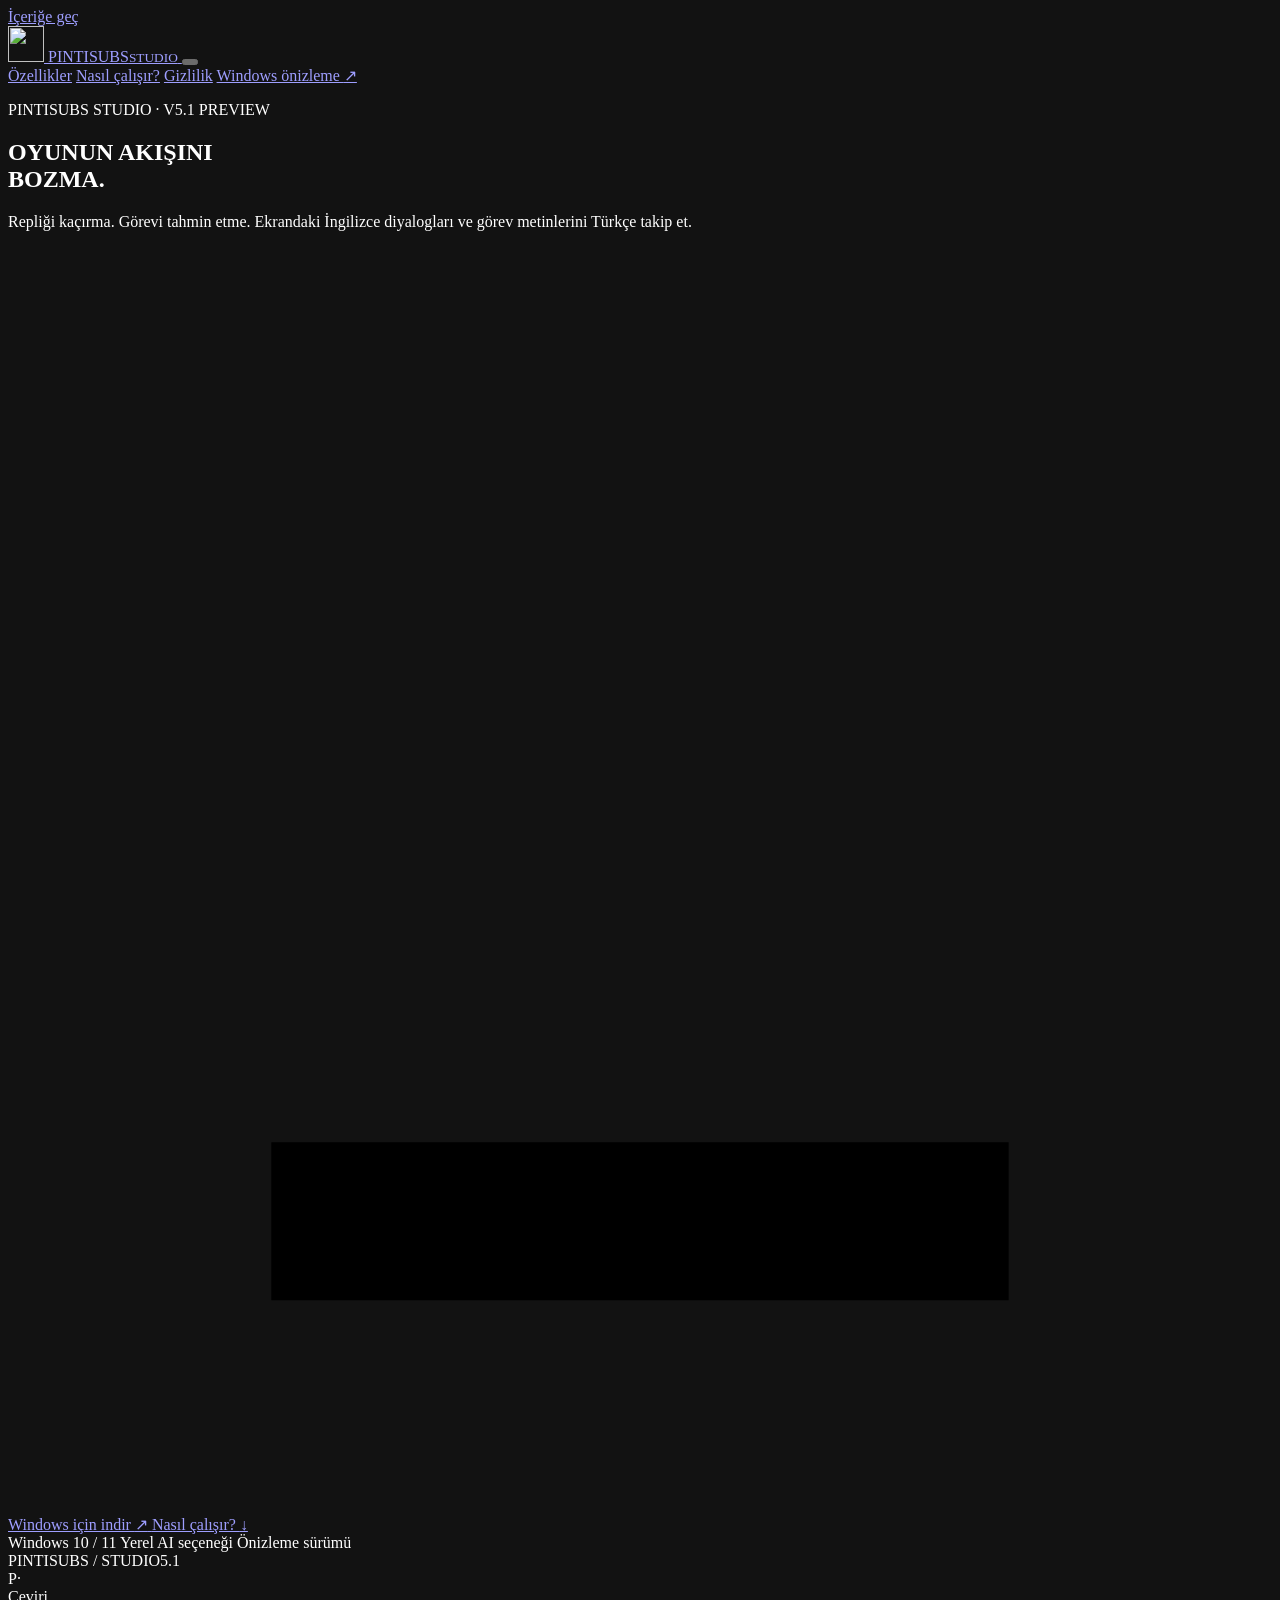
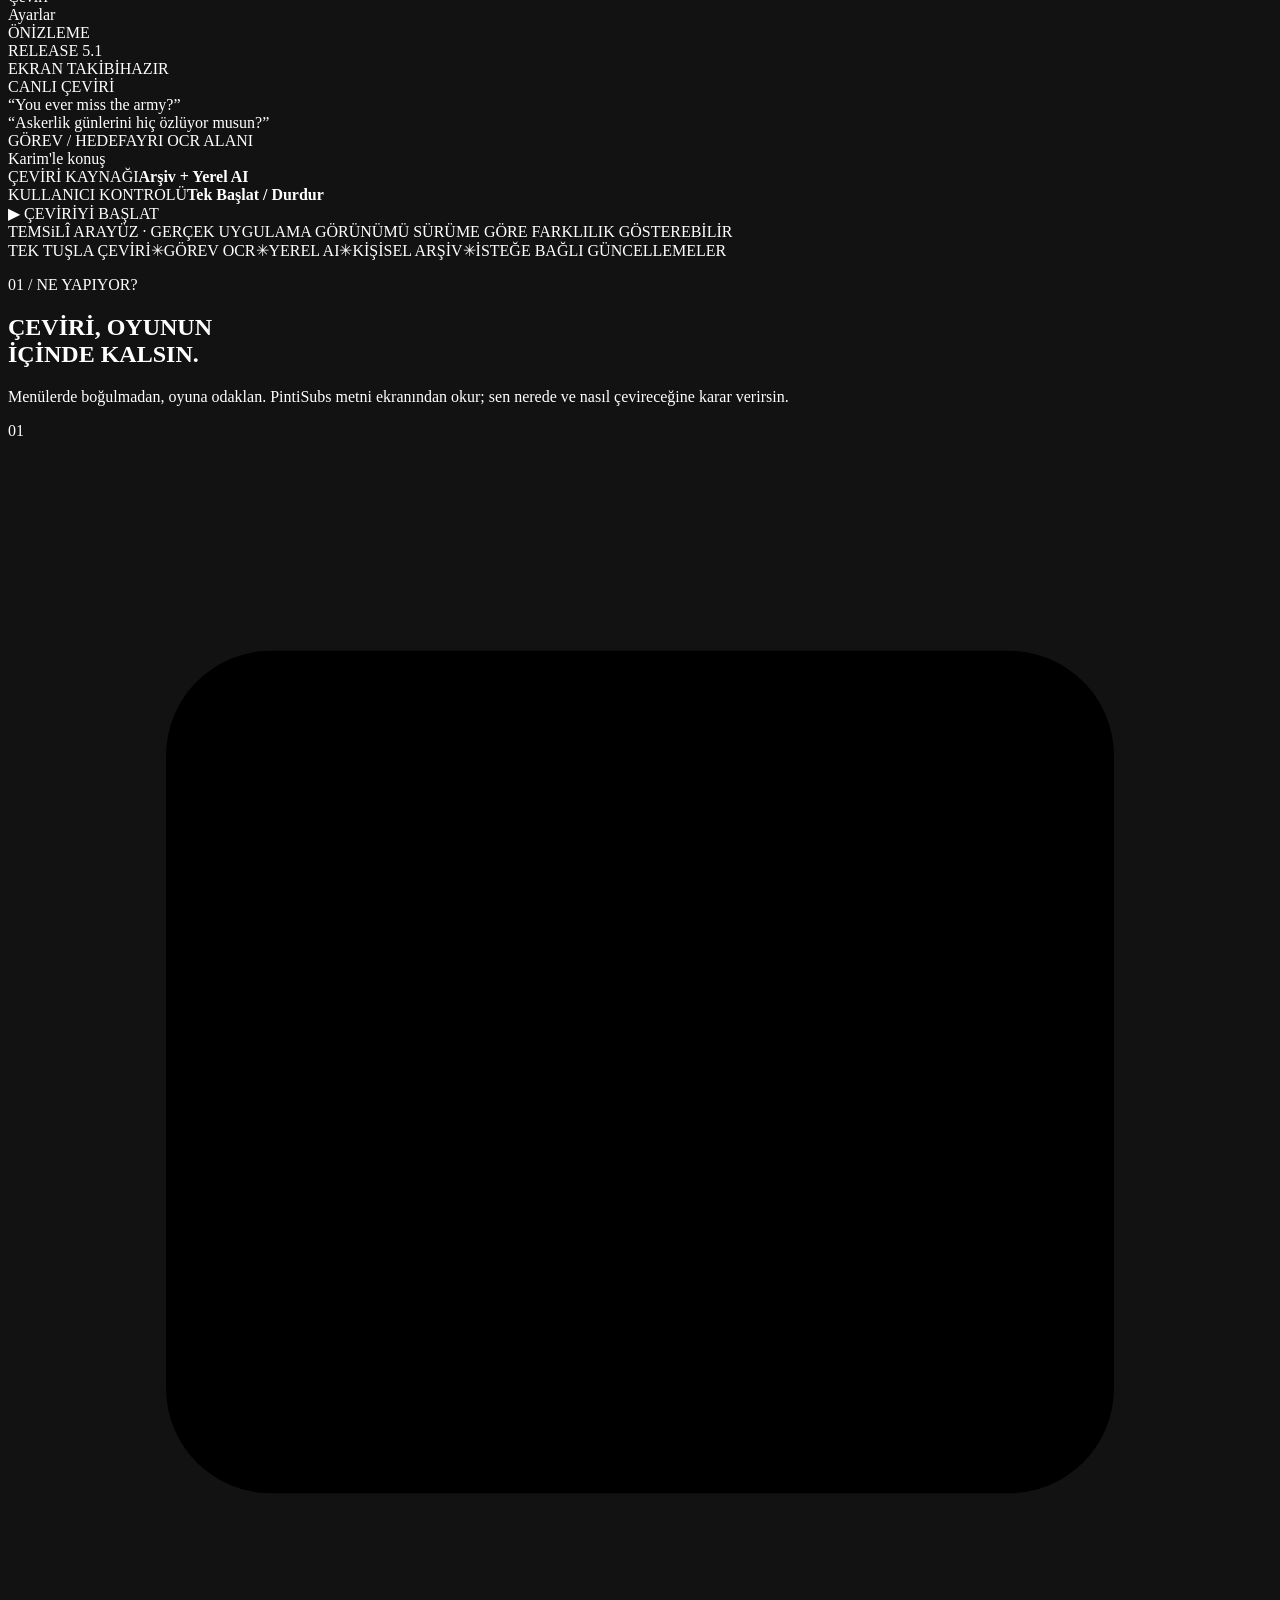
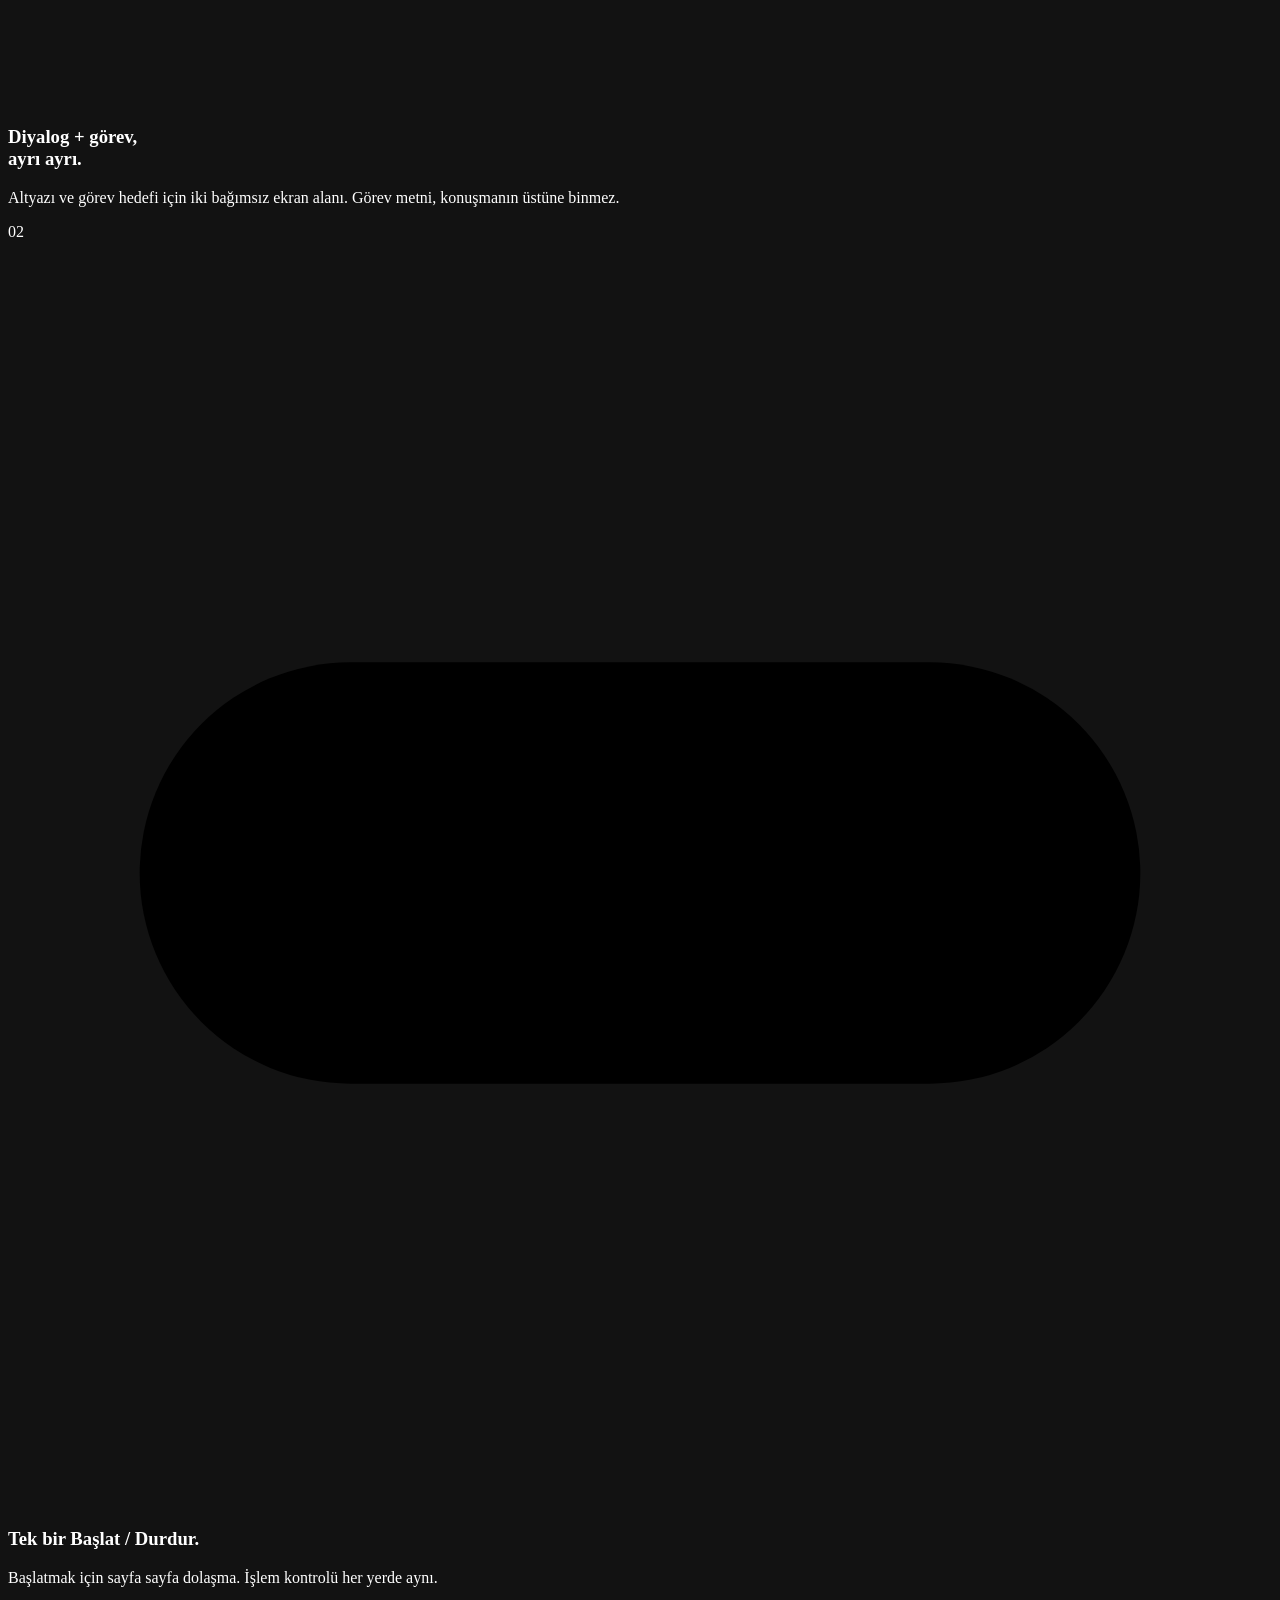
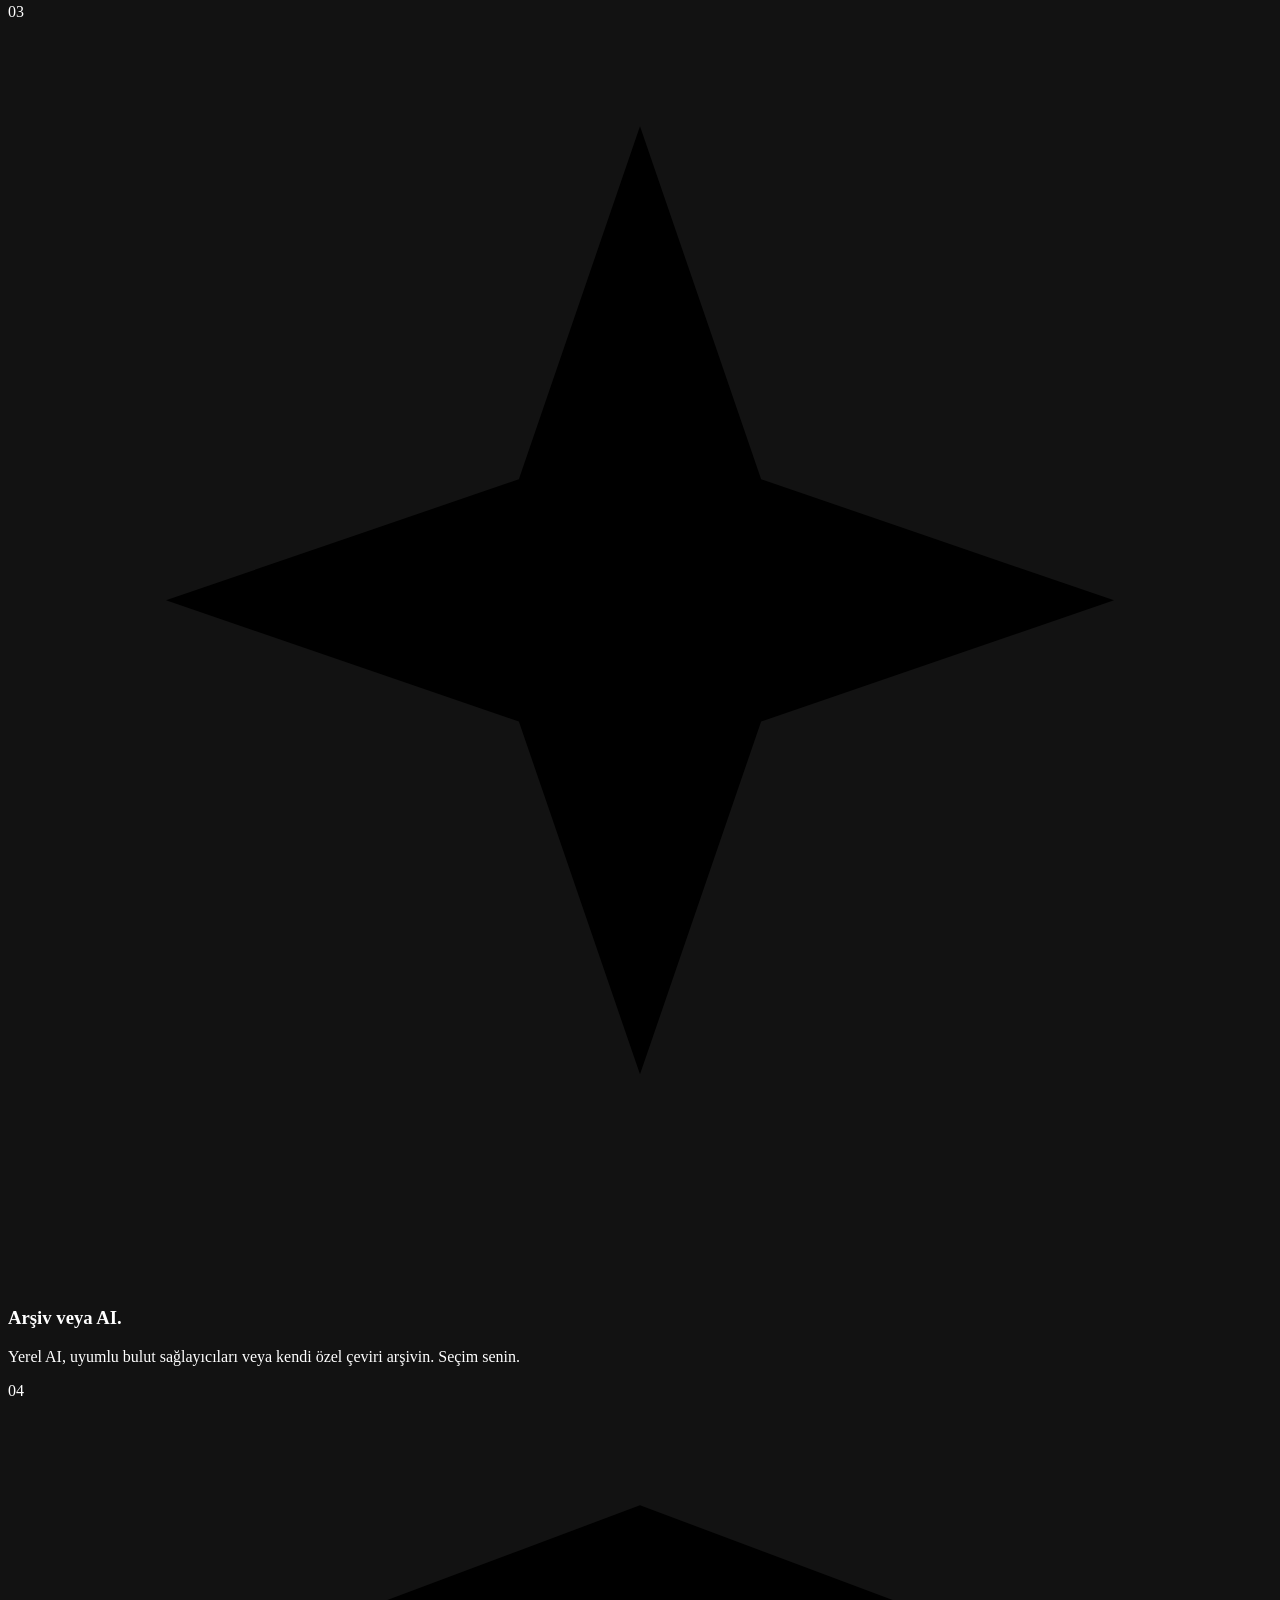
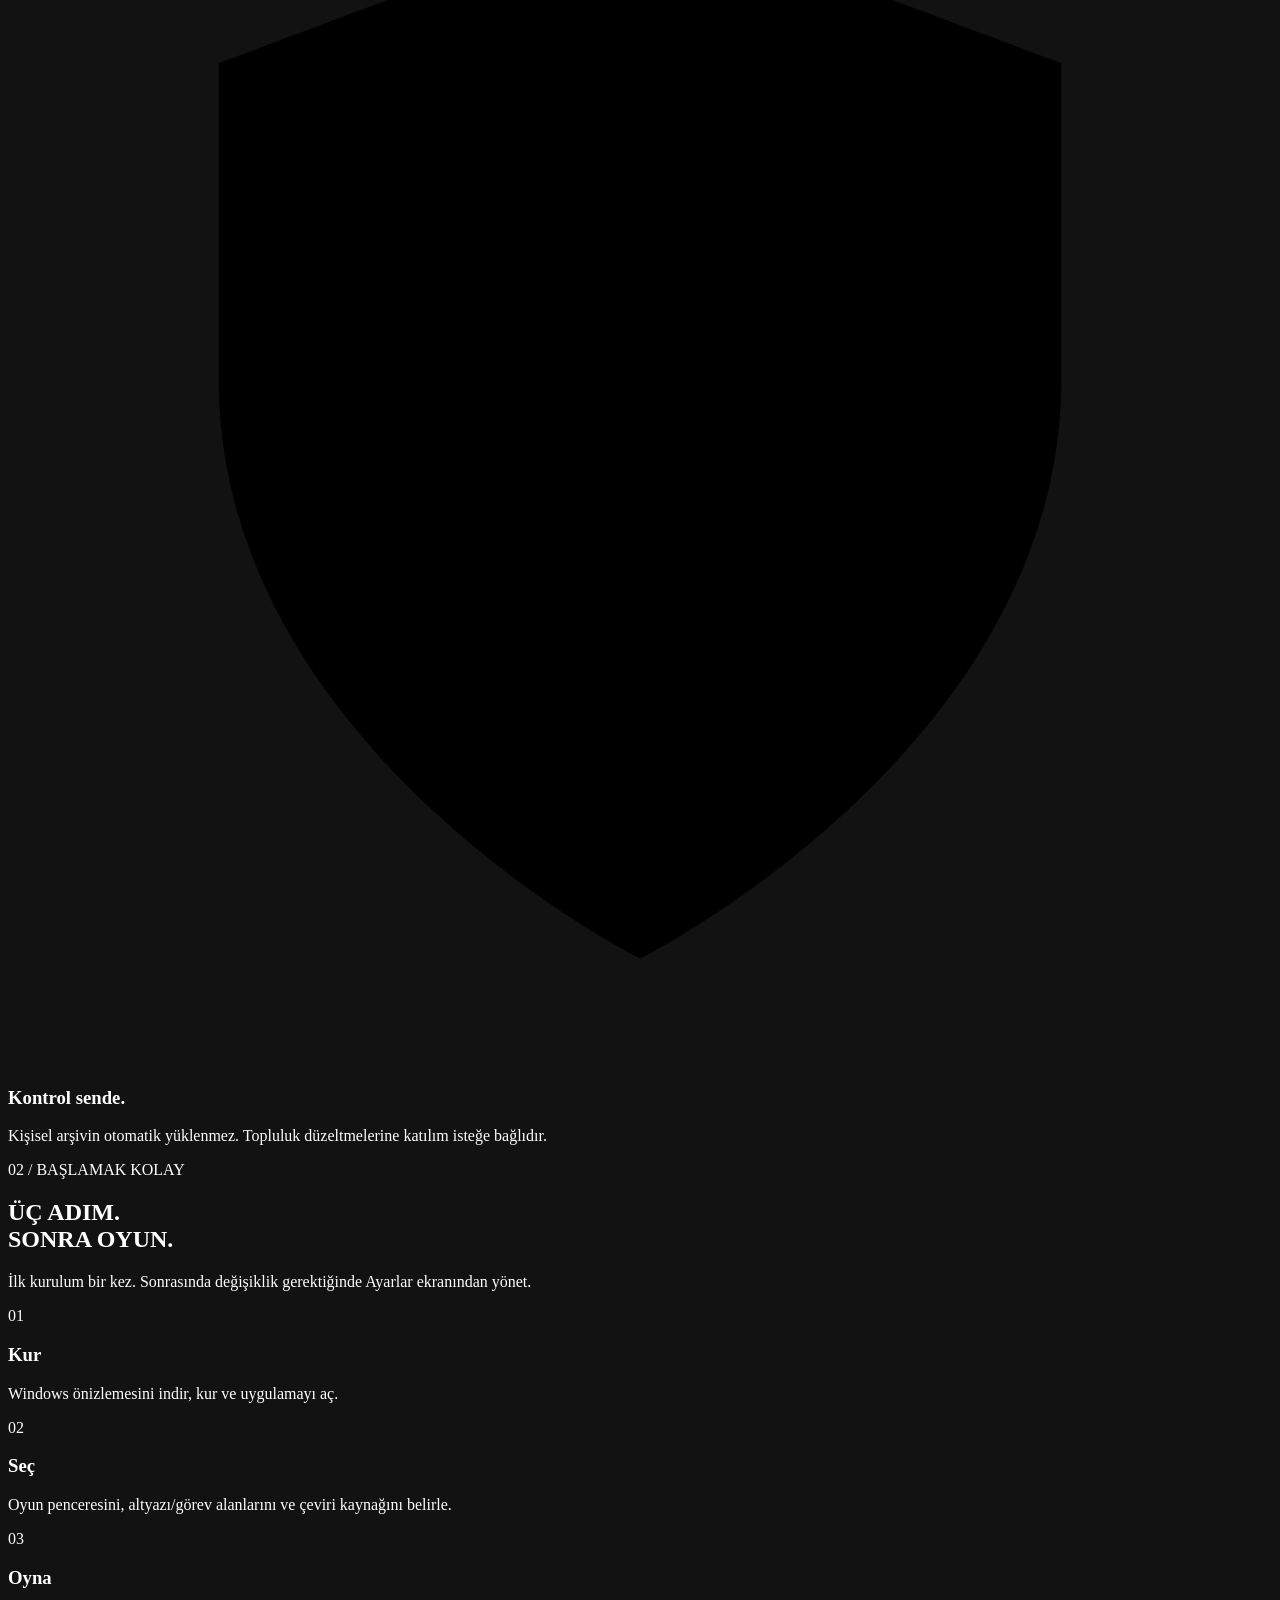
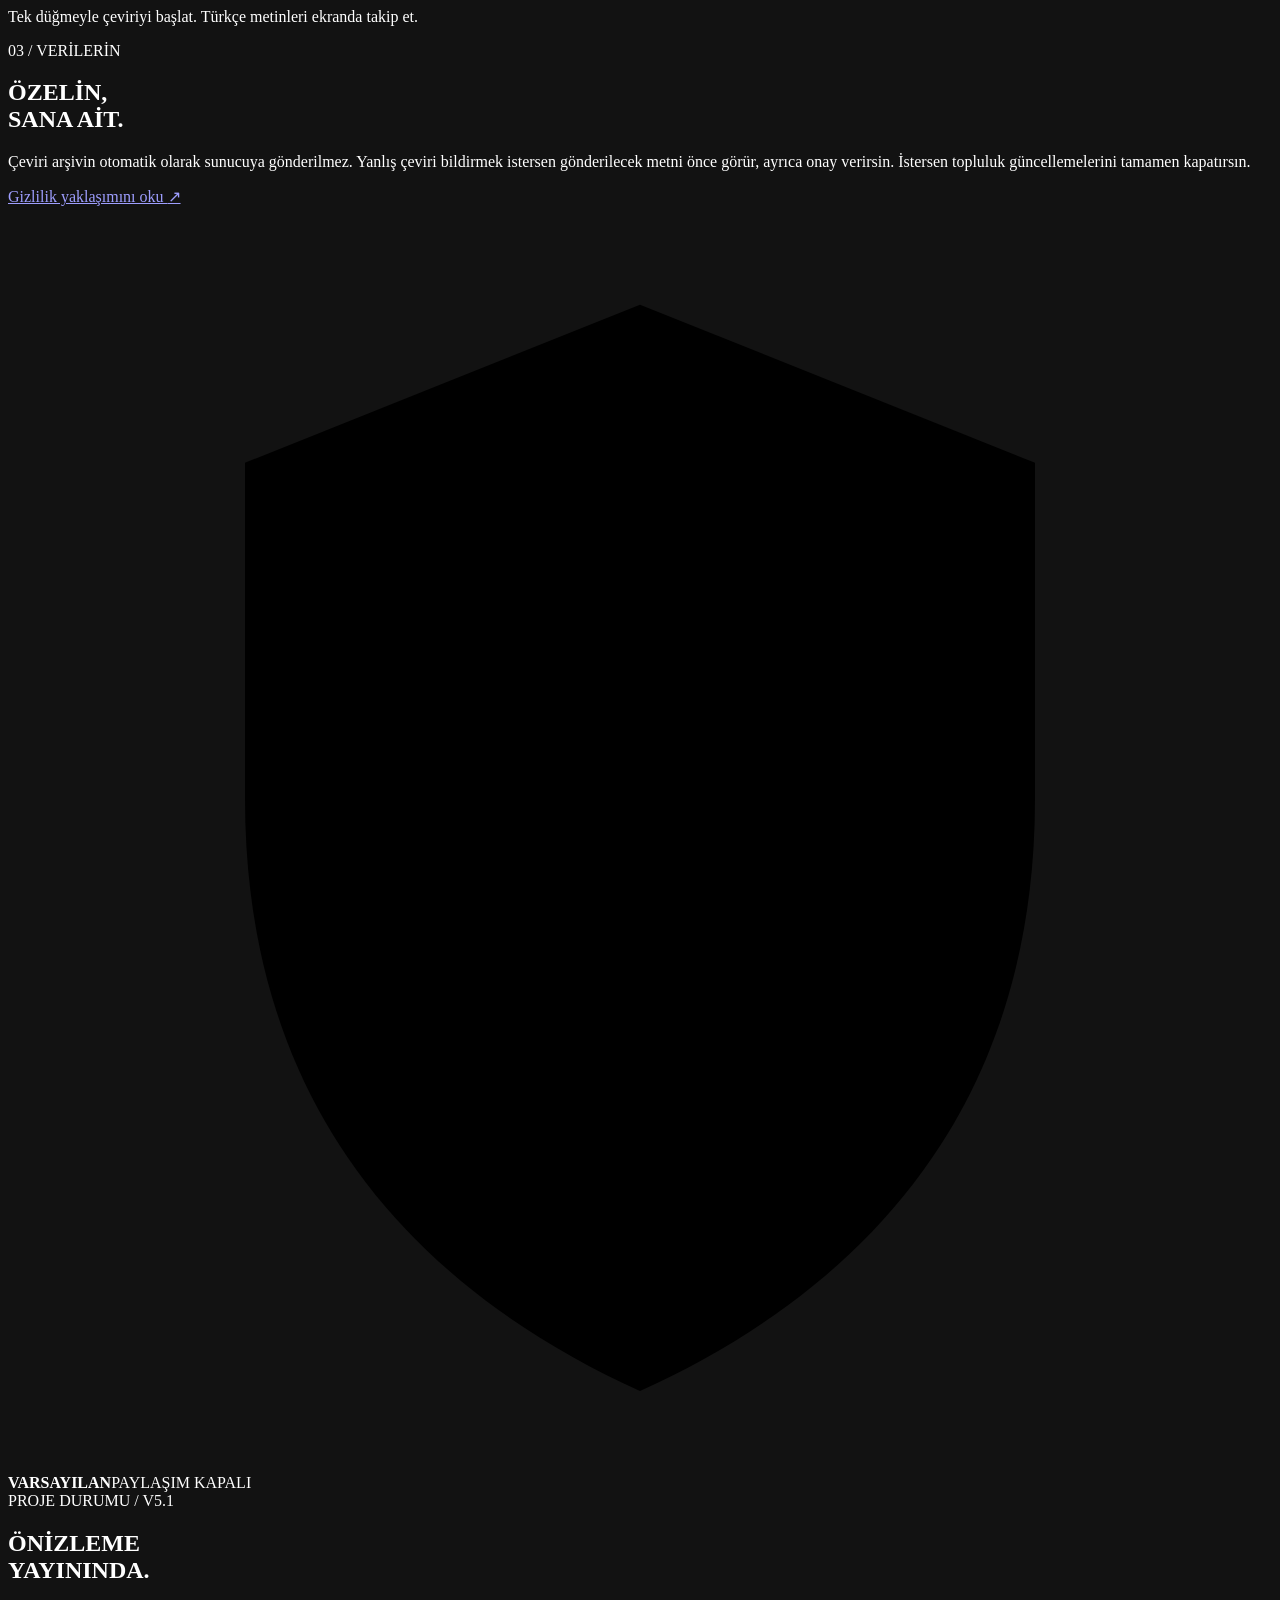
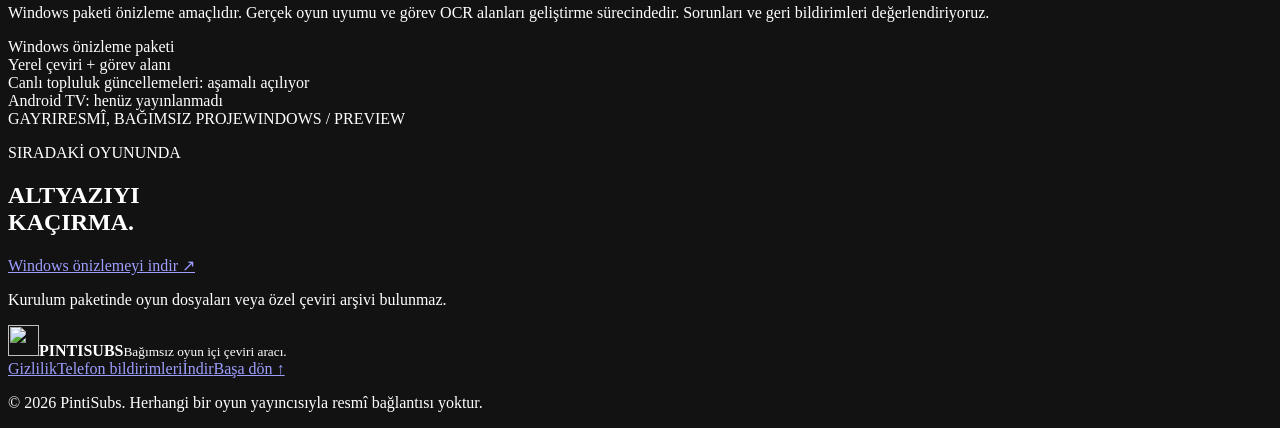
==== index.html @ e8688f2d "site: publish index.html" ====
<!doctype html>
<html lang="tr">
<head>
  <meta charset="utf-8">
  <meta name="viewport" content="width=device-width,initial-scale=1">
  <meta name="theme-color" content="#0d0e10">
  <meta name="color-scheme" content="dark">
  <meta name="description" content="PintiSubs Studio: Oyun içi diyalogları ve görevleri ekrandan Türkçeye çeviren, yerel AI ve kişisel arşiv destekli açık geliştirme projesi.">
  <meta property="og:type" content="website">
  <meta property="og:title" content="PintiSubs Studio — Oyunun akışını bozma">
  <meta property="og:description" content="Diyalogları ve görevleri Türkçe takip et. Arşiv, yerel AI ve tek dokunuşla çeviri.">
  <meta property="og:url" content="https://pinticrm.github.io/pintisubs-site/">
  <link rel="icon" href="assets/mark.svg" type="image/svg+xml">
  <link rel="manifest" href="site.webmanifest">
  <link rel="stylesheet" href="assets/site.css">
  <title>PintiSubs Studio — Oyun içi Türkçe çeviri</title>
  <script src="assets/site.js" defer></script>
</head>
<body>
  <a class="skip-link" href="#main">İçeriğe geç</a>
  <header class="topbar">
    <div class="container nav-shell">
      <a class="brand" href="#top" aria-label="PintiSubs ana sayfa">
        <img src="assets/mark.svg" width="36" height="36" alt="">
        <span>PINTI<span class="brand-orange">SUBS</span><small>STUDIO</small></span>
      </a>
      <button class="menu-toggle" type="button" aria-controls="navigation" aria-expanded="false" aria-label="Menüyü aç">
        <span></span><span></span><span></span>
      </button>
      <nav id="navigation" class="navigation" aria-label="Ana menü">
        <a href="#ozellikler">Özellikler</a>
        <a href="#nasil">Nasıl çalışır?</a>
        <a href="#gizlilik">Gizlilik</a>
        <a class="nav-release" href="https://github.com/pinticrm/pintisubs-site/releases/tag/v5.1-preview" rel="noopener noreferrer">Windows önizleme <span aria-hidden="true">↗</span></a>
      </nav>
    </div>
  </header>

  <main id="main">
    <section class="hero container" id="top">
      <div class="hero-copy">
        <p class="eyebrow"><span class="eyebrow-rule"></span> PINTISUBS STUDIO <span class="eyebrow-dot">·</span> V5.1 PREVIEW</p>
        <h1>OYUNUN AKIŞINI<br><span>BOZMA.</span></h1>
        <p class="hero-lead">Repliği kaçırma. Görevi tahmin etme. Ekrandaki İngilizce diyalogları ve görev metinlerini Türkçe takip et.</p>
        <div class="hero-actions">
          <a class="button button-primary" href="https://github.com/pinticrm/pintisubs-site/releases/tag/v5.1-preview" rel="noopener noreferrer">
            <svg viewBox="0 0 24 24" aria-hidden="true"><path d="M12 3v12m0 0 4-4m-4 4-4-4M5 17v3h14v-3"/></svg>
            Windows için indir <span class="arrow" aria-hidden="true">↗</span>
          </a>
          <a class="button button-ghost" href="#nasil">Nasıl çalışır? <span aria-hidden="true">↓</span></a>
        </div>
        <div class="hero-footnotes"><span><i class="small-dot"></i> Windows 10 / 11</span><span><i class="small-dot"></i> Yerel AI seçeneği</span><span><i class="small-dot"></i> Önizleme sürümü</span></div>
      </div>
      <div class="mock-frame" aria-label="PintiSubs masaüstü arayüzünün temsilî görünümü" role="img">
        <div class="mock-titlebar"><div class="mock-dots"><i></i><i></i><i></i></div><span>PINTISUBS / STUDIO</span><span class="mock-version">5.1</span></div>
        <div class="mock-content">
          <div class="mock-sidebar"><div class="mini-logo">P<span>·</span></div><div class="mock-sideitem active"><span class="side-square"></span> Çeviri</div><div class="mock-sideitem"><span class="side-circle"></span> Ayarlar</div><div class="mock-side-bottom">ÖNİZLEME<br>RELEASE 5.1</div></div>
          <div class="mock-main">
            <div class="mock-toprow"><span class="mini-tag"><i></i> EKRAN TAKİBİ</span><span class="mock-status">HAZIR</span></div>
            <div class="mock-section-label">CANLI ÇEVİRİ</div>
            <div class="mock-source">“You ever miss the army?”</div>
            <div class="mock-translation">“Askerlik günlerini hiç özlüyor musun?”</div>
            <div class="mock-hairline"></div>
            <div class="mock-toprow"><span class="mini-tag orange">GÖREV / HEDEF</span><span class="mock-status">AYRI OCR ALANI</span></div>
            <div class="mock-quest"><span class="quest-check"></span><span>Karim'le konuş</span></div>
            <div class="mock-hairline"></div>
            <div class="mock-stats"><div><span>ÇEVİRİ KAYNAĞI</span><strong>Arşiv + Yerel AI</strong></div><div><span>KULLANICI KONTROLÜ</span><strong>Tek Başlat / Durdur</strong></div></div>
            <div class="mock-cta"><span class="mock-play">▶</span> ÇEVİRİYİ BAŞLAT</div>
          </div>
        </div>
        <div class="mock-footer">TEMSiLÎ ARAYÜZ · GERÇEK UYGULAMA GÖRÜNÜMÜ SÜRÜME GÖRE FARKLILIK GÖSTEREBİLİR</div>
      </div>
    </section>

    <div class="ticker" aria-label="Öne çıkan özellikler"><div class="ticker-inner"><span>TEK TUŞLA ÇEVİRİ</span><span class="cross">✳</span><span>GÖREV OCR</span><span class="cross">✳</span><span>YEREL AI</span><span class="cross">✳</span><span>KİŞİSEL ARŞİV</span><span class="cross">✳</span><span>İSTEĞE BAĞLI GÜNCELLEMELER</span></div></div>

    <section class="section container" id="ozellikler">
      <div class="section-heading"><div><p class="eyebrow">01 / NE YAPIYOR?</p><h2>ÇEVİRİ, OYUNUN<br>İÇİNDE KALSIN.</h2></div><p>Menülerde boğulmadan, oyuna odaklan. PintiSubs metni ekranından okur; sen nerede ve nasıl çevireceğine karar verirsin.</p></div>
      <div class="feature-grid">
        <article class="feature feature-large"><div class="feature-number">01</div><div class="iconbox"><svg viewBox="0 0 24 24" aria-hidden="true"><rect x="3" y="4" width="18" height="16" rx="2"/><path d="M7 9h10M7 13h6M7 17h4"/></svg></div><h3>Diyalog + görev,<br>ayrı ayrı.</h3><p>Altyazı ve görev hedefi için iki bağımsız ekran alanı. Görev metni, konuşmanın üstüne binmez.</p><div class="graphic-lines"><span></span><span></span><span></span></div></article>
        <article class="feature"><div class="feature-number">02</div><div class="iconbox"><svg viewBox="0 0 24 24" aria-hidden="true"><rect x="2.5" y="8" width="19" height="8" rx="4"/><path d="M7 12h4m-2-2v4M16.5 11h.01m2 2h.01"/></svg></div><h3>Tek bir Başlat / Durdur.</h3><p>Başlatmak için sayfa sayfa dolaşma. İşlem kontrolü her yerde aynı.</p></article>
        <article class="feature"><div class="feature-number">03</div><div class="iconbox"><svg viewBox="0 0 24 24" aria-hidden="true"><path d="m12 2 2.3 6.7L21 11l-6.7 2.3L12 20l-2.3-6.7L3 11l6.7-2.3L12 2Z"/></svg></div><h3>Arşiv veya AI.</h3><p>Yerel AI, uyumlu bulut sağlayıcıları veya kendi özel çeviri arşivin. Seçim senin.</p></article>
        <article class="feature"><div class="feature-number">04</div><div class="iconbox"><svg viewBox="0 0 24 24" aria-hidden="true"><path d="M12 22s8-4 8-11V5l-8-3-8 3v6c0 7 8 11 8 11Z"/><path d="m9 12 2 2 4-4"/></svg></div><h3>Kontrol sende.</h3><p>Kişisel arşivin otomatik yüklenmez. Topluluk düzeltmelerine katılım isteğe bağlıdır.</p></article>
      </div>
    </section>

    <section class="section steps-section" id="nasil"><div class="container"><div class="section-heading"><div><p class="eyebrow">02 / BAŞLAMAK KOLAY</p><h2>ÜÇ ADIM.<br>SONRA OYUN.</h2></div><p>İlk kurulum bir kez. Sonrasında değişiklik gerektiğinde Ayarlar ekranından yönet.</p></div>
      <div class="steps"><article><div class="step-number">01</div><h3>Kur</h3><p>Windows önizlemesini indir, kur ve uygulamayı aç.</p></article><article><div class="step-number">02</div><h3>Seç</h3><p>Oyun penceresini, altyazı/görev alanlarını ve çeviri kaynağını belirle.</p></article><article><div class="step-number">03</div><h3>Oyna</h3><p>Tek düğmeyle çeviriyi başlat. Türkçe metinleri ekranda takip et.</p></article></div></div>
    </section>

    <section class="section container" id="gizlilik"><div class="privacy-band"><div><p class="eyebrow">03 / VERİLERİN</p><h2>ÖZELİN,<br><span>SANA AİT.</span></h2><p>Çeviri arşivin otomatik olarak sunucuya gönderilmez. Yanlış çeviri bildirmek istersen gönderilecek metni önce görür, ayrıca onay verirsin. İstersen topluluk güncellemelerini tamamen kapatırsın.</p><a class="text-link" href="privacy.html">Gizlilik yaklaşımını oku <span aria-hidden="true">↗</span></a></div><div class="privacy-seal"><div class="seal-ring"><svg viewBox="0 0 64 64" aria-hidden="true"><path d="M32 5 52 13v17c0 16-9 25-20 30C21 55 12 46 12 30V13L32 5Z"/><path d="m23 31 6 6 13-14"/></svg></div><strong>VARSAYILAN</strong><span>PAYLAŞIM KAPALI</span></div></div></section>

    <section class="section container status-section" id="durum"><div class="status-card"><div class="status-overline">PROJE DURUMU / V5.1</div><div class="status-content"><div><h2>ÖNİZLEME<br>YAYININDA.</h2><p>Windows paketi önizleme amaçlıdır. Gerçek oyun uyumu ve görev OCR alanları geliştirme sürecindedir. Sorunları ve geri bildirimleri değerlendiriyoruz.</p></div><div class="status-list"><div><span class="indicator indicator-good"></span> Windows önizleme paketi</div><div><span class="indicator indicator-good"></span> Yerel çeviri + görev alanı</div><div><span class="indicator indicator-warn"></span> Canlı topluluk güncellemeleri: aşamalı açılıyor</div><div><span class="indicator indicator-warn"></span> Android TV: henüz yayınlanmadı</div></div></div><div class="status-bottom"><span>GAYRIRESMÎ, BAĞIMSIZ PROJE</span><span>WINDOWS / PREVIEW</span></div></div></section>

    <section class="section container last-cta"><p class="eyebrow">SIRADAKİ OYUNUNDA</p><h2>ALTYAZIYI<br>KAÇIRMA<span>.</span></h2><a class="button button-primary" href="https://github.com/pinticrm/pintisubs-site/releases/tag/v5.1-preview" rel="noopener noreferrer">Windows önizlemeyi indir <span aria-hidden="true">↗</span></a><p>Kurulum paketinde oyun dosyaları veya özel çeviri arşivi bulunmaz.</p></section>
  </main>
  <footer class="footer"><div class="container footer-inner"><div class="footer-brand"><img src="assets/mark.svg" width="31" height="31" alt=""><strong>PINTI<span>SUBS</span></strong><small>Bağımsız oyun içi çeviri aracı.</small></div><div class="footer-links"><a href="privacy.html">Gizlilik</a><a href="https://pintisubs.185-233-164-41.sslip.io/notifications" rel="noopener noreferrer">Telefon bildirimleri</a><a href="https://github.com/pinticrm/pintisubs-site/releases/tag/v5.1-preview" rel="noopener noreferrer">İndir</a><a href="#top">Başa dön ↑</a></div><p>© <span id="year">2026</span> PintiSubs. Herhangi bir oyun yayıncısıyla resmî bağlantısı yoktur.</p></div></footer>
</body>
</html>
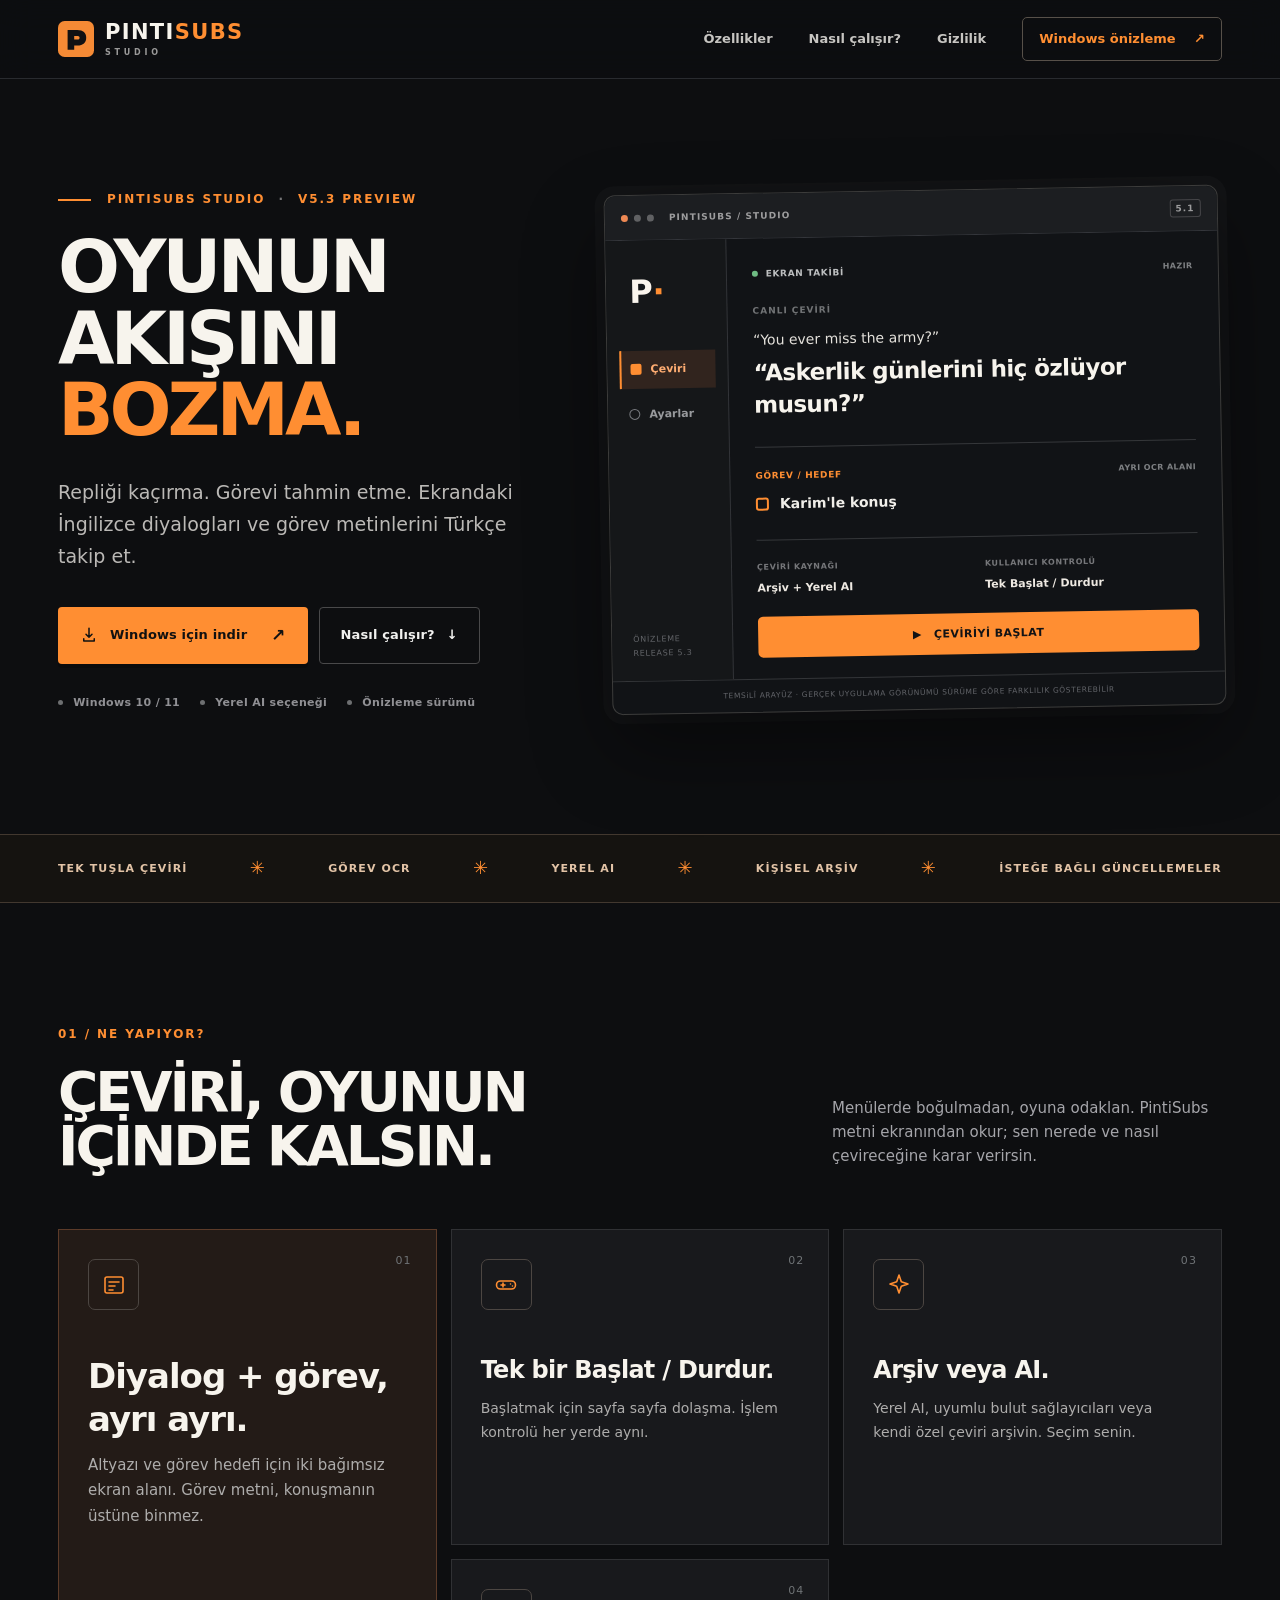
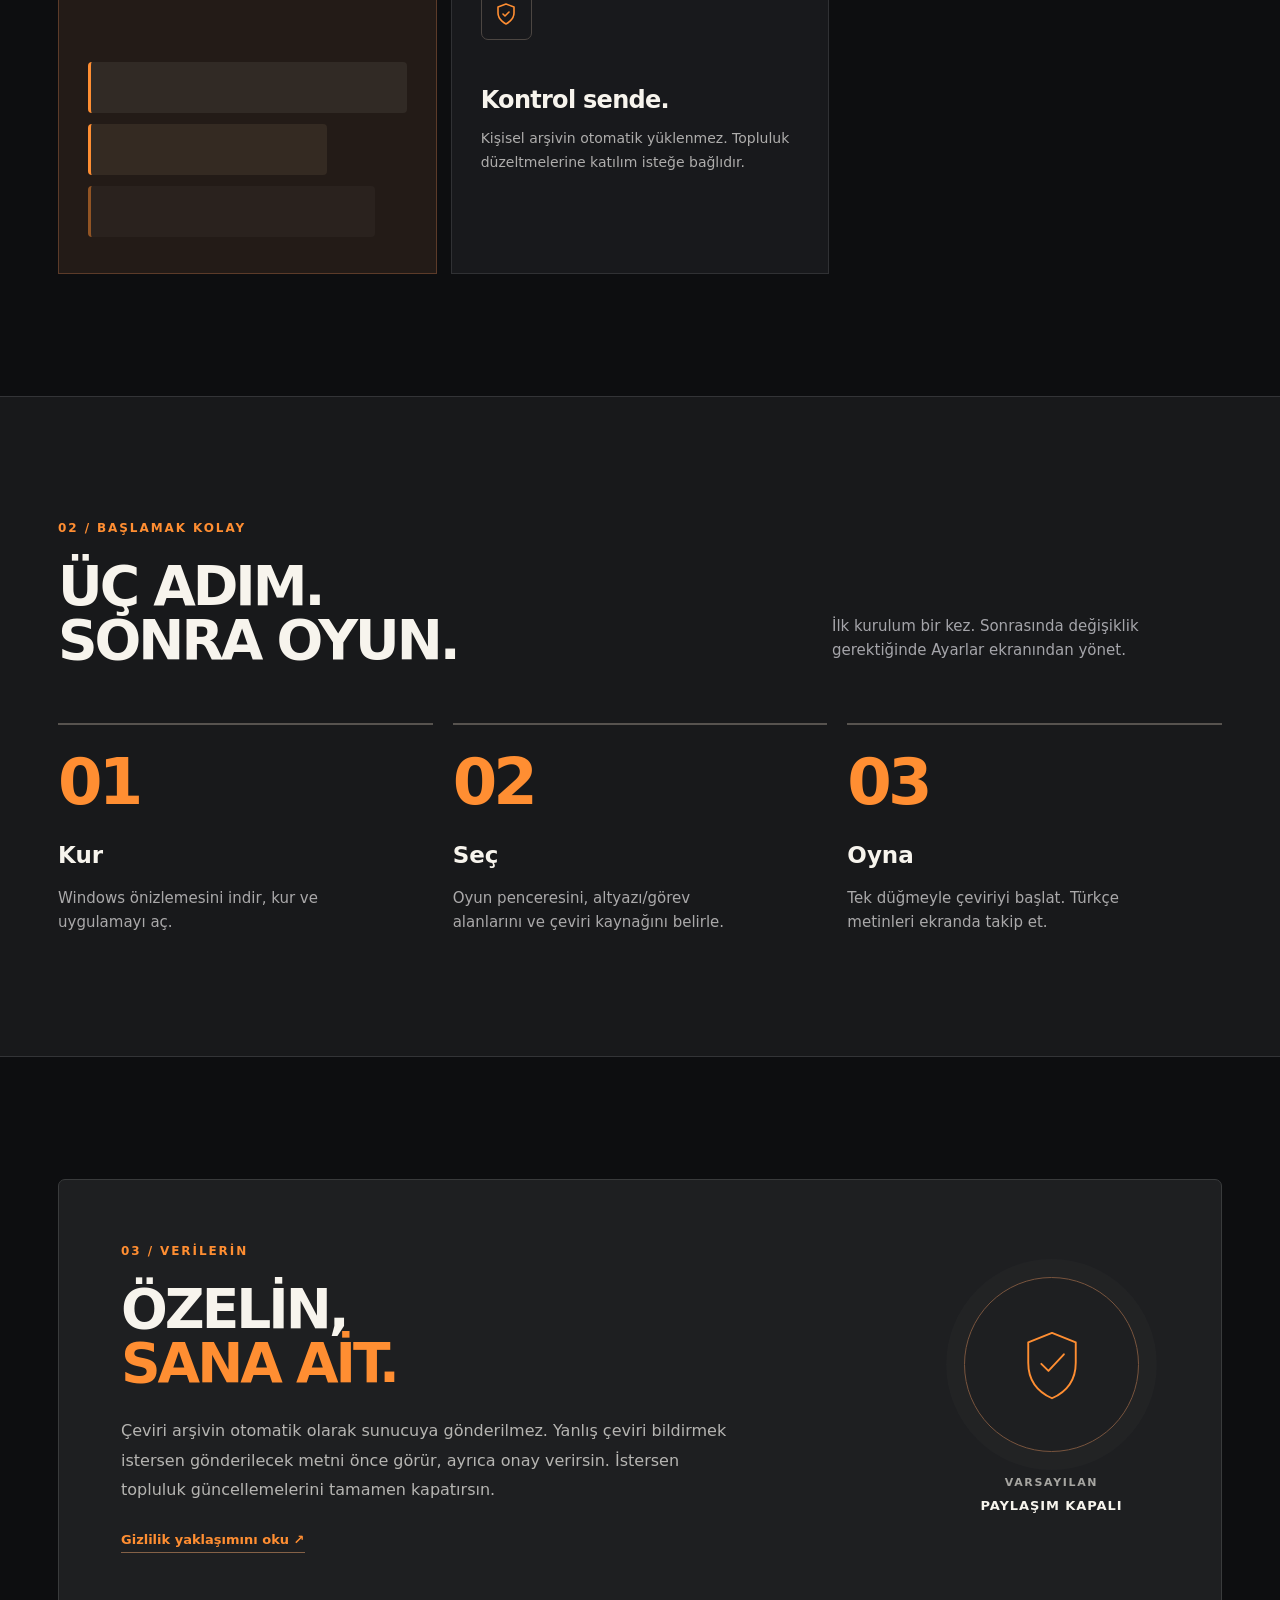
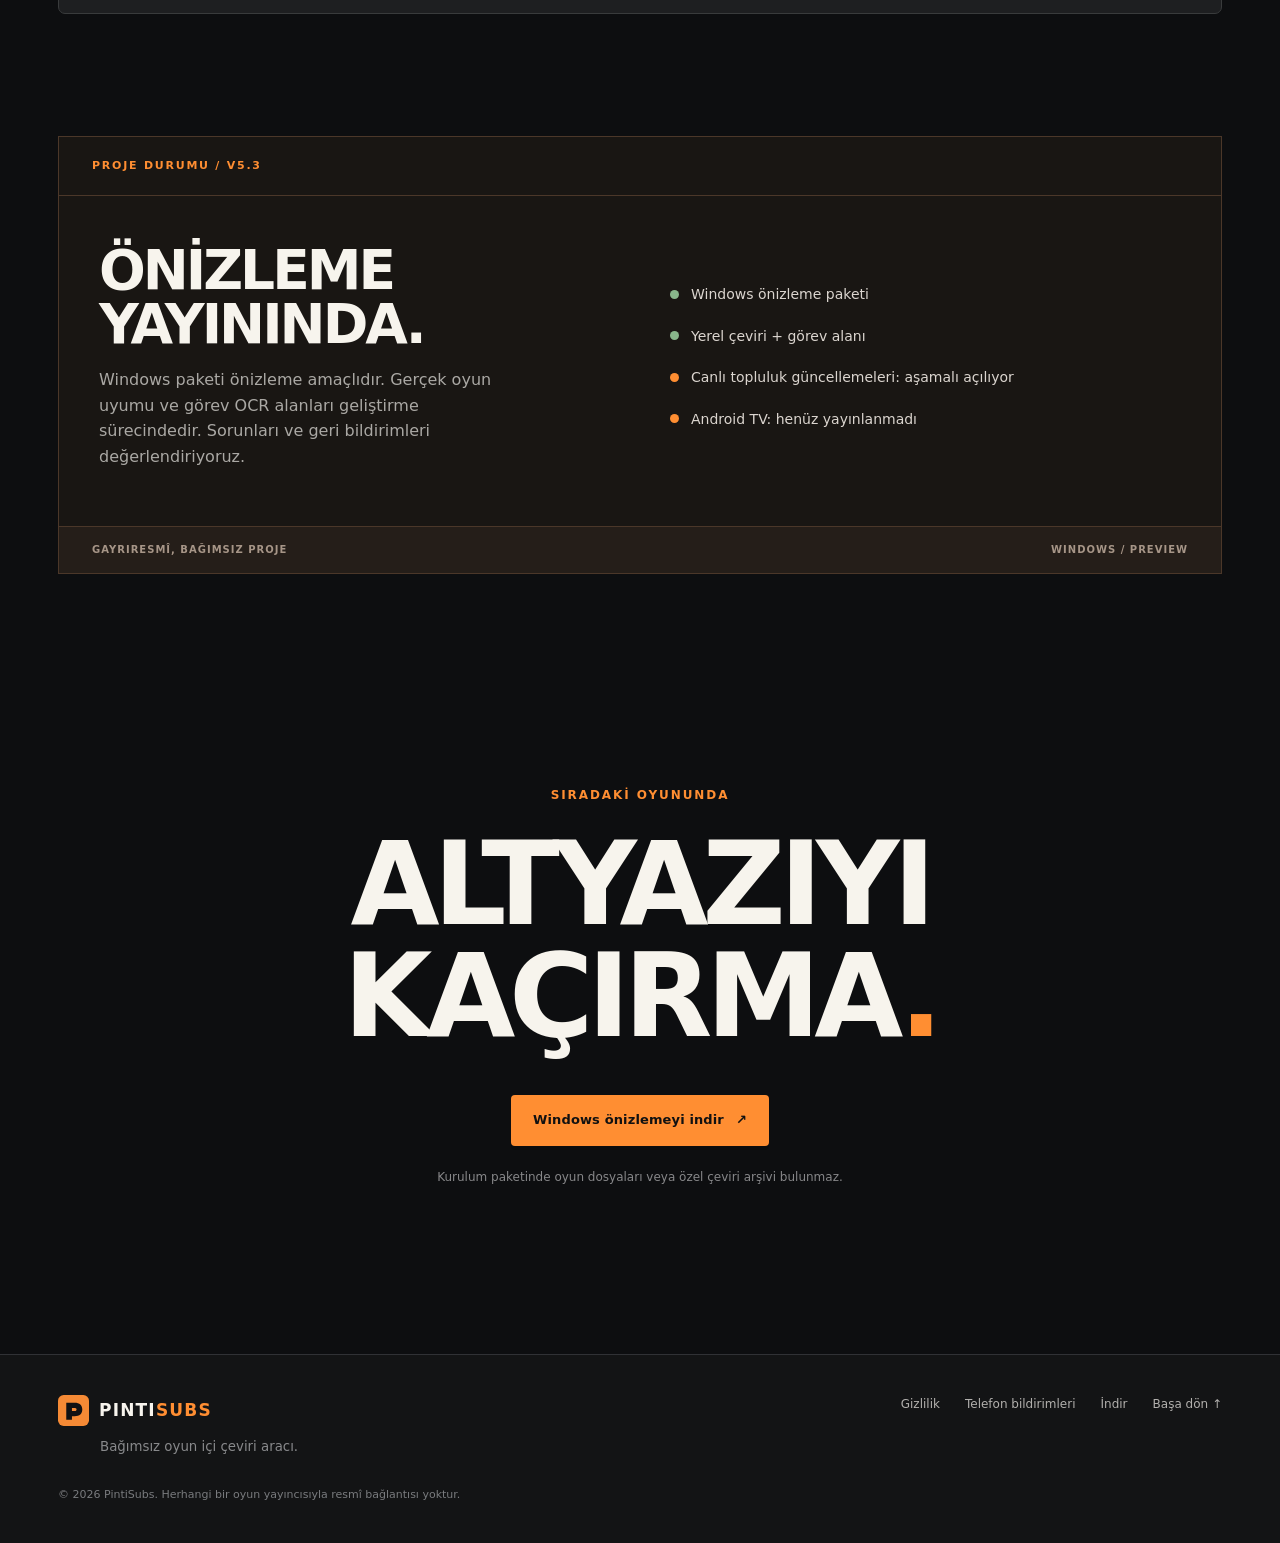
==== commit 369326c7: "docs(site): show PintiSubs v5.3 preview downloads" ====
--- a/index.html
+++ b/index.html
@@ -31,7 +31,7 @@
         <a href="#ozellikler">Özellikler</a>
         <a href="#nasil">Nasıl çalışır?</a>
         <a href="#gizlilik">Gizlilik</a>
-        <a class="nav-release" href="https://github.com/pinticrm/pintisubs-site/releases/tag/v5.1-preview" rel="noopener noreferrer">Windows önizleme <span aria-hidden="true">↗</span></a>
+        <a class="nav-release" href="https://github.com/pinticrm/pintisubs-site/releases/tag/v5.3-preview" rel="noopener noreferrer">Windows önizleme <span aria-hidden="true">↗</span></a>
       </nav>
     </div>
   </header>
@@ -39,11 +39,11 @@
   <main id="main">
     <section class="hero container" id="top">
       <div class="hero-copy">
-        <p class="eyebrow"><span class="eyebrow-rule"></span> PINTISUBS STUDIO <span class="eyebrow-dot">·</span> V5.1 PREVIEW</p>
+        <p class="eyebrow"><span class="eyebrow-rule"></span> PINTISUBS STUDIO <span class="eyebrow-dot">·</span> V5.3 PREVIEW</p>
         <h1>OYUNUN AKIŞINI<br><span>BOZMA.</span></h1>
         <p class="hero-lead">Repliği kaçırma. Görevi tahmin etme. Ekrandaki İngilizce diyalogları ve görev metinlerini Türkçe takip et.</p>
         <div class="hero-actions">
-          <a class="button button-primary" href="https://github.com/pinticrm/pintisubs-site/releases/tag/v5.1-preview" rel="noopener noreferrer">
+          <a class="button button-primary" href="https://github.com/pinticrm/pintisubs-site/releases/tag/v5.3-preview" rel="noopener noreferrer">
             <svg viewBox="0 0 24 24" aria-hidden="true"><path d="M12 3v12m0 0 4-4m-4 4-4-4M5 17v3h14v-3"/></svg>
             Windows için indir <span class="arrow" aria-hidden="true">↗</span>
           </a>
@@ -54,7 +54,7 @@
       <div class="mock-frame" aria-label="PintiSubs masaüstü arayüzünün temsilî görünümü" role="img">
         <div class="mock-titlebar"><div class="mock-dots"><i></i><i></i><i></i></div><span>PINTISUBS / STUDIO</span><span class="mock-version">5.1</span></div>
         <div class="mock-content">
-          <div class="mock-sidebar"><div class="mini-logo">P<span>·</span></div><div class="mock-sideitem active"><span class="side-square"></span> Çeviri</div><div class="mock-sideitem"><span class="side-circle"></span> Ayarlar</div><div class="mock-side-bottom">ÖNİZLEME<br>RELEASE 5.1</div></div>
+          <div class="mock-sidebar"><div class="mini-logo">P<span>·</span></div><div class="mock-sideitem active"><span class="side-square"></span> Çeviri</div><div class="mock-sideitem"><span class="side-circle"></span> Ayarlar</div><div class="mock-side-bottom">ÖNİZLEME<br>RELEASE 5.3</div></div>
           <div class="mock-main">
             <div class="mock-toprow"><span class="mini-tag"><i></i> EKRAN TAKİBİ</span><span class="mock-status">HAZIR</span></div>
             <div class="mock-section-label">CANLI ÇEVİRİ</div>
@@ -90,10 +90,10 @@
 
     <section class="section container" id="gizlilik"><div class="privacy-band"><div><p class="eyebrow">03 / VERİLERİN</p><h2>ÖZELİN,<br><span>SANA AİT.</span></h2><p>Çeviri arşivin otomatik olarak sunucuya gönderilmez. Yanlış çeviri bildirmek istersen gönderilecek metni önce görür, ayrıca onay verirsin. İstersen topluluk güncellemelerini tamamen kapatırsın.</p><a class="text-link" href="privacy.html">Gizlilik yaklaşımını oku <span aria-hidden="true">↗</span></a></div><div class="privacy-seal"><div class="seal-ring"><svg viewBox="0 0 64 64" aria-hidden="true"><path d="M32 5 52 13v17c0 16-9 25-20 30C21 55 12 46 12 30V13L32 5Z"/><path d="m23 31 6 6 13-14"/></svg></div><strong>VARSAYILAN</strong><span>PAYLAŞIM KAPALI</span></div></div></section>
 
-    <section class="section container status-section" id="durum"><div class="status-card"><div class="status-overline">PROJE DURUMU / V5.1</div><div class="status-content"><div><h2>ÖNİZLEME<br>YAYININDA.</h2><p>Windows paketi önizleme amaçlıdır. Gerçek oyun uyumu ve görev OCR alanları geliştirme sürecindedir. Sorunları ve geri bildirimleri değerlendiriyoruz.</p></div><div class="status-list"><div><span class="indicator indicator-good"></span> Windows önizleme paketi</div><div><span class="indicator indicator-good"></span> Yerel çeviri + görev alanı</div><div><span class="indicator indicator-warn"></span> Canlı topluluk güncellemeleri: aşamalı açılıyor</div><div><span class="indicator indicator-warn"></span> Android TV: henüz yayınlanmadı</div></div></div><div class="status-bottom"><span>GAYRIRESMÎ, BAĞIMSIZ PROJE</span><span>WINDOWS / PREVIEW</span></div></div></section>
+    <section class="section container status-section" id="durum"><div class="status-card"><div class="status-overline">PROJE DURUMU / V5.3</div><div class="status-content"><div><h2>ÖNİZLEME<br>YAYININDA.</h2><p>Windows paketi önizleme amaçlıdır. Gerçek oyun uyumu ve görev OCR alanları geliştirme sürecindedir. Sorunları ve geri bildirimleri değerlendiriyoruz.</p></div><div class="status-list"><div><span class="indicator indicator-good"></span> Windows önizleme paketi</div><div><span class="indicator indicator-good"></span> Yerel çeviri + görev alanı</div><div><span class="indicator indicator-warn"></span> Canlı topluluk güncellemeleri: aşamalı açılıyor</div><div><span class="indicator indicator-warn"></span> Android TV: henüz yayınlanmadı</div></div></div><div class="status-bottom"><span>GAYRIRESMÎ, BAĞIMSIZ PROJE</span><span>WINDOWS / PREVIEW</span></div></div></section>
 
-    <section class="section container last-cta"><p class="eyebrow">SIRADAKİ OYUNUNDA</p><h2>ALTYAZIYI<br>KAÇIRMA<span>.</span></h2><a class="button button-primary" href="https://github.com/pinticrm/pintisubs-site/releases/tag/v5.1-preview" rel="noopener noreferrer">Windows önizlemeyi indir <span aria-hidden="true">↗</span></a><p>Kurulum paketinde oyun dosyaları veya özel çeviri arşivi bulunmaz.</p></section>
+    <section class="section container last-cta"><p class="eyebrow">SIRADAKİ OYUNUNDA</p><h2>ALTYAZIYI<br>KAÇIRMA<span>.</span></h2><a class="button button-primary" href="https://github.com/pinticrm/pintisubs-site/releases/tag/v5.3-preview" rel="noopener noreferrer">Windows önizlemeyi indir <span aria-hidden="true">↗</span></a><p>Kurulum paketinde oyun dosyaları veya özel çeviri arşivi bulunmaz.</p></section>
   </main>
-  <footer class="footer"><div class="container footer-inner"><div class="footer-brand"><img src="assets/mark.svg" width="31" height="31" alt=""><strong>PINTI<span>SUBS</span></strong><small>Bağımsız oyun içi çeviri aracı.</small></div><div class="footer-links"><a href="privacy.html">Gizlilik</a><a href="https://pintisubs.185-233-164-41.sslip.io/notifications" rel="noopener noreferrer">Telefon bildirimleri</a><a href="https://github.com/pinticrm/pintisubs-site/releases/tag/v5.1-preview" rel="noopener noreferrer">İndir</a><a href="#top">Başa dön ↑</a></div><p>© <span id="year">2026</span> PintiSubs. Herhangi bir oyun yayıncısıyla resmî bağlantısı yoktur.</p></div></footer>
+  <footer class="footer"><div class="container footer-inner"><div class="footer-brand"><img src="assets/mark.svg" width="31" height="31" alt=""><strong>PINTI<span>SUBS</span></strong><small>Bağımsız oyun içi çeviri aracı.</small></div><div class="footer-links"><a href="privacy.html">Gizlilik</a><a href="https://pintisubs.185-233-164-41.sslip.io/notifications" rel="noopener noreferrer">Telefon bildirimleri</a><a href="https://github.com/pinticrm/pintisubs-site/releases/tag/v5.3-preview" rel="noopener noreferrer">İndir</a><a href="#top">Başa dön ↑</a></div><p>© <span id="year">2026</span> PintiSubs. Herhangi bir oyun yayıncısıyla resmî bağlantısı yoktur.</p></div></footer>
 </body>
 </html>
--- a/assets/site.css
+++ b/assets/site.css
@@ -0,0 +1,12 @@
+:root{--bg:#0d0e10;--surface:#17191c;--surface2:#1d1f23;--stroke:#34363b;--muted:#a5a5aa;--text:#f7f4ed;--orange:#ff8e32;--orange2:#f7a95c;--max:1220px}
+*{box-sizing:border-box}html{scroll-behavior:smooth;scroll-padding-top:90px}body{margin:0;background:var(--bg);color:var(--text);font:16px/1.6 Inter,"Segoe UI",system-ui,-apple-system,sans-serif;-webkit-font-smoothing:antialiased}::selection{background:var(--orange);color:#141414}a{color:inherit}button,a{-webkit-tap-highlight-color:transparent}button{font:inherit}a:focus-visible,button:focus-visible{outline:3px solid var(--orange);outline-offset:4px}svg{width:24px;height:24px;fill:none;stroke:currentColor;stroke-width:1.6;stroke-linecap:round;stroke-linejoin:round}.container{max-width:var(--max);margin:0 auto;padding-left:28px;padding-right:28px}.skip-link{position:fixed;left:16px;top:-100px;background:var(--orange);color:#111;padding:10px 16px;z-index:1000}.skip-link:focus{top:12px}.topbar{position:sticky;top:0;z-index:100;background:rgba(13,14,16,.94);border-bottom:1px solid #292b2f;backdrop-filter:blur(16px)}.nav-shell{height:78px;display:flex;align-items:center;justify-content:space-between}.brand{text-decoration:none;display:flex;align-items:center;gap:11px;font-size:21px;font-weight:900;letter-spacing:.065em;line-height:1}.brand span{position:relative}.brand-orange,.footer-brand strong span{color:var(--orange)}.brand small{display:block;font-size:8px;letter-spacing:.47em;color:#9b9a9a;padding-top:6px}.navigation{display:flex;align-items:center;gap:36px}.navigation>a{text-decoration:none;font-weight:650;font-size:13px;color:#c7c5c2;transition:color .2s}.navigation>a:hover{color:#fff}.navigation>.nav-release{border:1px solid #575049;padding:11px 16px;border-radius:5px;color:var(--orange)}.nav-release span{margin-left:14px}.menu-toggle{display:none}
+.hero{display:grid;grid-template-columns:minmax(360px,.89fr) minmax(460px,1.11fr);gap:5%;padding-top:111px;padding-bottom:123px;align-items:center}.eyebrow{color:var(--orange);font-size:12px;font-weight:850;letter-spacing:.16em;margin:0 0 22px}.eyebrow-rule{display:inline-block;width:33px;height:2px;background:var(--orange);vertical-align:middle;margin-right:10px}.eyebrow-dot{color:#767678;margin:0 7px}.hero h1,.section h2,.last-cta h2{font-weight:900;line-height:.98;letter-spacing:-.055em;font-size:clamp(55px,5.7vw,88px);margin:0}.hero h1 span,.privacy-band h2 span,.last-cta h2 span{color:var(--orange)}.hero-lead{max-width:510px;font-size:19px;line-height:1.7;color:#bbb9b6;margin:30px 0 34px}.hero-actions{display:flex;gap:11px;flex-wrap:wrap}.button{display:inline-flex;align-items:center;justify-content:center;gap:12px;text-decoration:none;min-height:51px;padding:14px 21px;font-weight:820;font-size:13px;border:1px solid transparent;letter-spacing:.01em;transition:background .2s,border-color .2s,transform .2s;border-radius:4px}.button:hover{transform:translateY(-2px)}.button-primary{background:var(--orange);color:#111;box-shadow:0 4px 0 rgba(0,0,0,.24)}.button-primary:hover{background:#ffad6c}.button-primary svg{width:18px;height:18px;stroke-width:2}.button-ghost{border-color:#49494a;background:transparent;color:#f1f1ef}.button-ghost:hover{border-color:#86817c}.button .arrow{margin-left:12px;font-size:17px}.hero-footnotes{display:flex;flex-wrap:wrap;gap:9px 20px;margin-top:30px;color:#909094;font-size:11px;font-weight:600;letter-spacing:.03em}.small-dot{display:inline-block;width:5px;height:5px;background:#6d6f71;border-radius:100%;margin-right:6px;vertical-align:middle}
+.mock-frame{position:relative;background:#111316;border:1px solid #3c3c3b;border-radius:11px;min-width:0;box-shadow:0 35px 80px rgba(0,0,0,.40),0 0 0 9px #ffffff05;transform:rotate(-1deg)}.mock-titlebar{height:45px;background:#1c1e21;border-bottom:1px solid #34363b;border-radius:11px 11px 0 0;display:flex;align-items:center;padding:0 16px;gap:15px;color:#9d9d9e;font-weight:800;font-size:9px;letter-spacing:.12em}.mock-dots{display:flex;gap:6px}.mock-dots i{display:block;background:#606163;width:7px;height:7px;border-radius:50%}.mock-dots i:first-child{background:#ee8954}.mock-version{margin-left:auto;border:1px solid #464649;padding:1px 5px;border-radius:3px}.mock-content{display:grid;grid-template-columns:121px 1fr;min-height:418px}.mock-sidebar{background:#151719;border-right:1px solid #323438;position:relative;padding:25px 12px}.mini-logo{color:#faf5ed;font-weight:900;font-size:32px;margin:1px 0 33px 11px}.mini-logo span{color:var(--orange)}.mock-sideitem{padding:10px 9px;font-size:11px;font-weight:650;color:#989a9d;display:flex;align-items:center;gap:9px;margin-bottom:7px}.mock-sideitem.active{background:#31241e;color:#ffad72;border-left:2px solid var(--orange)}.side-square{width:11px;height:11px;background:var(--orange);border-radius:2px}.side-circle{width:11px;height:11px;border:1px solid #777a7e;border-radius:50%}.mock-side-bottom{position:absolute;bottom:20px;left:21px;font-size:8px;line-height:1.8;letter-spacing:.09em;color:#626468}.mock-main{padding:28px 25px 21px;display:flex;flex-direction:column}.mock-toprow{display:flex;align-items:center;justify-content:space-between;gap:7px}.mini-tag{font-weight:800;letter-spacing:.07em;font-size:9px;color:#bdbfc0}.mini-tag i{display:inline-block;width:6px;height:6px;border-radius:50%;background:#6fbc84;margin-right:4px}.mock-status{color:#7e8083;font-size:8px;font-weight:700;letter-spacing:.05em}.mock-section-label{font-size:9px;letter-spacing:.11em;color:#727476;margin-top:23px;font-weight:750}.mock-source{font-size:14px;color:#e5e2dc;margin-top:10px}.mock-translation{font-size:clamp(16px,2vw,23px);line-height:1.38;font-weight:770;letter-spacing:-.025em;margin-top:7px}.mock-hairline{height:1px;background:#35373a;margin:25px 0 21px}.mini-tag.orange{color:var(--orange)}.mock-quest{font-size:14px;color:#f0eee9;font-weight:650;margin-top:10px;display:flex;align-items:center;gap:11px}.quest-check{display:block;width:13px;height:13px;border:2px solid var(--orange);border-radius:3px}.mock-stats{display:grid;grid-template-columns:1fr 1fr;gap:15px;margin:0 0 19px}.mock-stats div{display:flex;flex-direction:column;gap:5px}.mock-stats span{font-size:8px;letter-spacing:.08em;font-weight:750;color:#76777a}.mock-stats strong{font-size:11px;color:#eee9e2}.mock-cta{text-align:center;background:var(--orange);padding:12px;border-radius:5px;color:#121315;font-size:11px;font-weight:900;letter-spacing:.04em;margin-top:auto}.mock-play{margin-right:8px}.mock-footer{border-top:1px solid #333538;font-size:7.5px;letter-spacing:.08em;color:#626469;padding:10px 14px;text-align:center}
+.ticker{border-block:1px solid #42382f;background:#151310;overflow:hidden}.ticker-inner{max-width:var(--max);margin:auto;display:flex;align-items:center;justify-content:space-between;gap:20px;padding:19px 28px;white-space:nowrap;font-size:11px;font-weight:850;letter-spacing:.10em;color:#e2c3a6}.ticker-inner .cross{color:var(--orange);font-size:18px}
+.section{padding-top:122px;padding-bottom:122px}.section-heading{display:flex;justify-content:space-between;gap:45px;align-items:end;margin-bottom:55px}.section-heading h2,.privacy-band h2,.status-card h2{font-size:clamp(42px,4.3vw,62px)}.section-heading>p{max-width:390px;color:var(--muted);margin:0 0 6px;font-size:15px}.feature-grid{display:grid;grid-template-columns:repeat(3,1fr);gap:14px}.feature{position:relative;overflow:hidden;background:#18191c;border:1px solid #303134;min-height:315px;padding:29px}.feature:hover{border-color:#78614e}.feature-large{grid-row:span 2;background:#231b17;border-color:#5c3b29;min-height:645px}.feature-number{position:absolute;right:24px;top:22px;font-size:11px;color:#6f7376;letter-spacing:.1em}.iconbox{width:51px;height:51px;display:grid;place-items:center;border:1px solid #4c4642;border-radius:7px;color:var(--orange);margin:0 0 45px}.feature h3{font-size:24px;line-height:1.26;letter-spacing:-.03em;margin:0 0 12px;font-weight:820}.feature p{margin:0;max-width:360px;color:#aeadac;line-height:1.7;font-size:14px}.feature-large h3{font-size:34px}.feature-large p{font-size:15px}.graphic-lines{position:absolute;bottom:36px;left:29px;right:29px;display:grid;gap:11px}.graphic-lines span{height:51px;background:#312a25;border-left:3px solid var(--orange);border-radius:4px}.graphic-lines span:nth-child(2){width:75%;background:#342a22}.graphic-lines span:nth-child(3){width:90%;opacity:.5}
+.steps-section{background:#18191b;border-top:1px solid #333437;border-bottom:1px solid #333437}.steps{display:grid;grid-template-columns:repeat(3,1fr);gap:20px}.steps article{padding:25px 0 0;border-top:2px solid #57534f}.step-number{font-size:64px;line-height:1;font-weight:900;letter-spacing:-.06em;color:var(--orange);margin:0 0 23px}.steps h3{font-size:23px;margin:0 0 12px}.steps p{max-width:300px;color:#aaa9aa;font-size:15px;margin:0}.privacy-band{display:flex;align-items:center;justify-content:space-between;gap:50px;background:#1e1f21;border:1px solid #393b3c;border-radius:7px;padding:62px}.privacy-band>div:first-child{max-width:650px}.privacy-band h2{margin:0 0 25px}.privacy-band p:not(.eyebrow){color:#b6b5b2;line-height:1.85;margin-bottom:21px;max-width:610px}.text-link{color:var(--orange);font-weight:800;font-size:13px;text-decoration:none;border-bottom:1px solid #846147;padding:0 0 5px}.privacy-seal{display:flex;flex-direction:column;align-items:center;gap:4px;min-width:215px}.seal-ring{width:175px;height:175px;border-radius:50%;border:1px solid #79553e;display:grid;place-items:center;margin-bottom:18px;box-shadow:0 0 0 18px #ffffff04}.seal-ring svg{width:76px;height:76px;color:var(--orange)}.privacy-seal strong{font-size:11px;letter-spacing:.15em;color:#a6a5a1}.privacy-seal span{font-weight:850;font-size:13px;letter-spacing:.07em}
+.status-section{padding-top:0}.status-card{border:1px solid #4b3729;background:#191613;overflow:hidden}.status-overline{font-weight:850;font-size:11px;letter-spacing:.16em;color:var(--orange);padding:20px 33px;border-bottom:1px solid #4b3729}.status-content{display:grid;grid-template-columns:1fr 1fr;gap:60px;padding:48px 40px 57px}.status-content h2{margin:0 0 15px}.status-content p{color:#aaa8a4;max-width:400px;margin:0}.status-list{align-self:center;display:grid;gap:19px}.status-list>div{display:flex;gap:12px;align-items:center;color:#dbd5cf;font-size:14px}.indicator{width:9px;height:9px;flex:none;border-radius:50%}.indicator-good{background:#89b68b}.indicator-warn{background:var(--orange)}.status-bottom{display:flex;justify-content:space-between;padding:15px 33px;background:#251e19;color:#a69587;border-top:1px solid #4b3729;font-weight:720;font-size:10px;letter-spacing:.1em}.last-cta{text-align:center;padding-top:90px;padding-bottom:155px}.last-cta h2{font-size:clamp(68px,9vw,120px);margin-bottom:30px}.last-cta .button{margin-top:12px}.last-cta>p:last-child{color:#878789;font-size:12px;margin-top:22px}.footer{border-top:1px solid #303135;padding:40px 0;background:#131415}.footer-inner{display:grid;grid-template-columns:1fr auto;gap:28px;align-items:start}.footer-brand{display:flex;align-items:center;gap:10px;flex-wrap:wrap}.footer-brand strong{font-size:17px;letter-spacing:.07em}.footer-brand small{display:block;flex-basis:100%;color:#88898b;margin-left:42px}.footer-links{display:flex;gap:25px;align-items:center;flex-wrap:wrap}.footer-links a{font-size:12px;color:#b2b0ad;text-decoration:none}.footer-links a:hover{color:var(--orange)}.footer-inner>p{grid-column:1/-1;margin:0;color:#797b7e;font-size:11px}
+.legal{padding-top:85px;padding-bottom:140px;max-width:880px}.legal h1{font-size:clamp(50px,6vw,82px);letter-spacing:-.06em;line-height:1;margin:0 0 25px}.legal>p.lead{color:#c5c3c0;font-size:20px;margin-bottom:55px}.legal section{padding:27px 0;border-top:1px solid #343638}.legal h2{font-size:23px;letter-spacing:-.025em;margin:0 0 12px}.legal section p,.legal section li{color:#b5b4b0;line-height:1.85}.legal ul{padding-left:20px}.legal a{color:var(--orange)}
+@media(max-width:1110px){.hero{grid-template-columns:1fr;gap:75px}.mock-frame{max-width:750px;width:100%;margin:auto;transform:none}.ticker-inner{gap:14px;font-size:9px}.ticker-inner .cross{font-size:13px}.feature-grid{grid-template-columns:1fr 1fr}.feature-large{grid-row:span 2}}@media(max-width:760px){.container{padding-left:19px;padding-right:19px}.topbar .nav-shell{height:68px}.brand{font-size:19px}.menu-toggle{display:flex;flex-direction:column;gap:5px;background:transparent;border:1px solid #474749;padding:12px;border-radius:4px}.menu-toggle span{display:block;width:20px;height:2px;background:#dfdbd5}.navigation{display:none;position:absolute;top:68px;left:0;right:0;flex-direction:column;align-items:stretch;gap:0;background:#161719;border-bottom:1px solid #39393a;padding:13px 19px 22px}.navigation.open{display:flex}.navigation a{padding:15px 5px}.navigation>.nav-release{margin-top:7px;padding:15px 12px}.hero{padding-top:67px;padding-bottom:86px;gap:53px}.hero h1{font-size:clamp(52px,11vw,72px)}.hero-lead{font-size:17px;margin:24px 0}.hero-actions .button{font-size:12px}.hero-footnotes{gap:10px}.mock-content{grid-template-columns:82px 1fr;min-height:400px}.mock-sidebar{padding:16px 6px}.mini-logo{font-size:24px;margin-left:7px}.mock-sideitem{font-size:8px;padding:8px 4px;gap:4px}.mock-side-bottom{font-size:6px;left:11px}.mock-main{padding:22px 15px 15px}.mock-source{font-size:12px}.mock-translation{font-size:17px}.mock-hairline{margin:22px 0 18px}.mock-stats{gap:9px}.mock-stats strong{font-size:9px}.mock-stats span{font-size:7px}.mock-quest{font-size:12px}.mock-cta{font-size:10px}.mock-footer{font-size:6px}.ticker-inner{justify-content:flex-start;overflow-x:auto;scrollbar-width:none}.ticker-inner::-webkit-scrollbar{display:none}.section{padding-top:79px;padding-bottom:79px}.section-heading{display:block;margin-bottom:32px}.section-heading h2,.privacy-band h2,.status-card h2{font-size:42px}.section-heading>p{margin-top:20px}.feature-grid{grid-template-columns:1fr}.feature-large{grid-row:auto;min-height:485px}.feature{min-height:260px;padding:26px}.feature-large h3{font-size:29px}.graphic-lines{bottom:24px;left:26px;right:26px}.graphic-lines span{height:29px}.iconbox{margin-bottom:30px}.steps{grid-template-columns:1fr;gap:40px}.steps article{padding-top:20px}.step-number{font-size:51px;margin-bottom:12px}.steps p{max-width:450px}.privacy-band{padding:32px 26px;flex-direction:column;align-items:flex-start}.privacy-seal{align-self:center}.status-section{padding-top:0}.status-content{grid-template-columns:1fr;gap:30px;padding:35px 25px}.status-overline{padding:17px 25px}.status-bottom{padding:14px 25px;gap:14px;flex-wrap:wrap}.status-list{gap:13px}.status-list>div{font-size:12px}.last-cta{padding-top:65px;padding-bottom:100px}.last-cta h2{font-size:clamp(61px,13vw,91px)}.footer-inner{grid-template-columns:1fr}.footer-inner>p{grid-column:1}.legal{padding-top:60px;padding-bottom:90px}}
+@media(max-width:360px){.hero-actions .button{width:100%}.mock-content{grid-template-columns:66px 1fr}.mock-sidebar{padding:16px 3px}.mock-sideitem{font-size:7px}.mock-main{padding:18px 11px}.mock-stats{grid-template-columns:1fr}.mock-footer{display:none}}
+@media(prefers-reduced-motion:reduce){html{scroll-behavior:auto}*,*::before,*::after{transition:none!important;animation:none!important}}
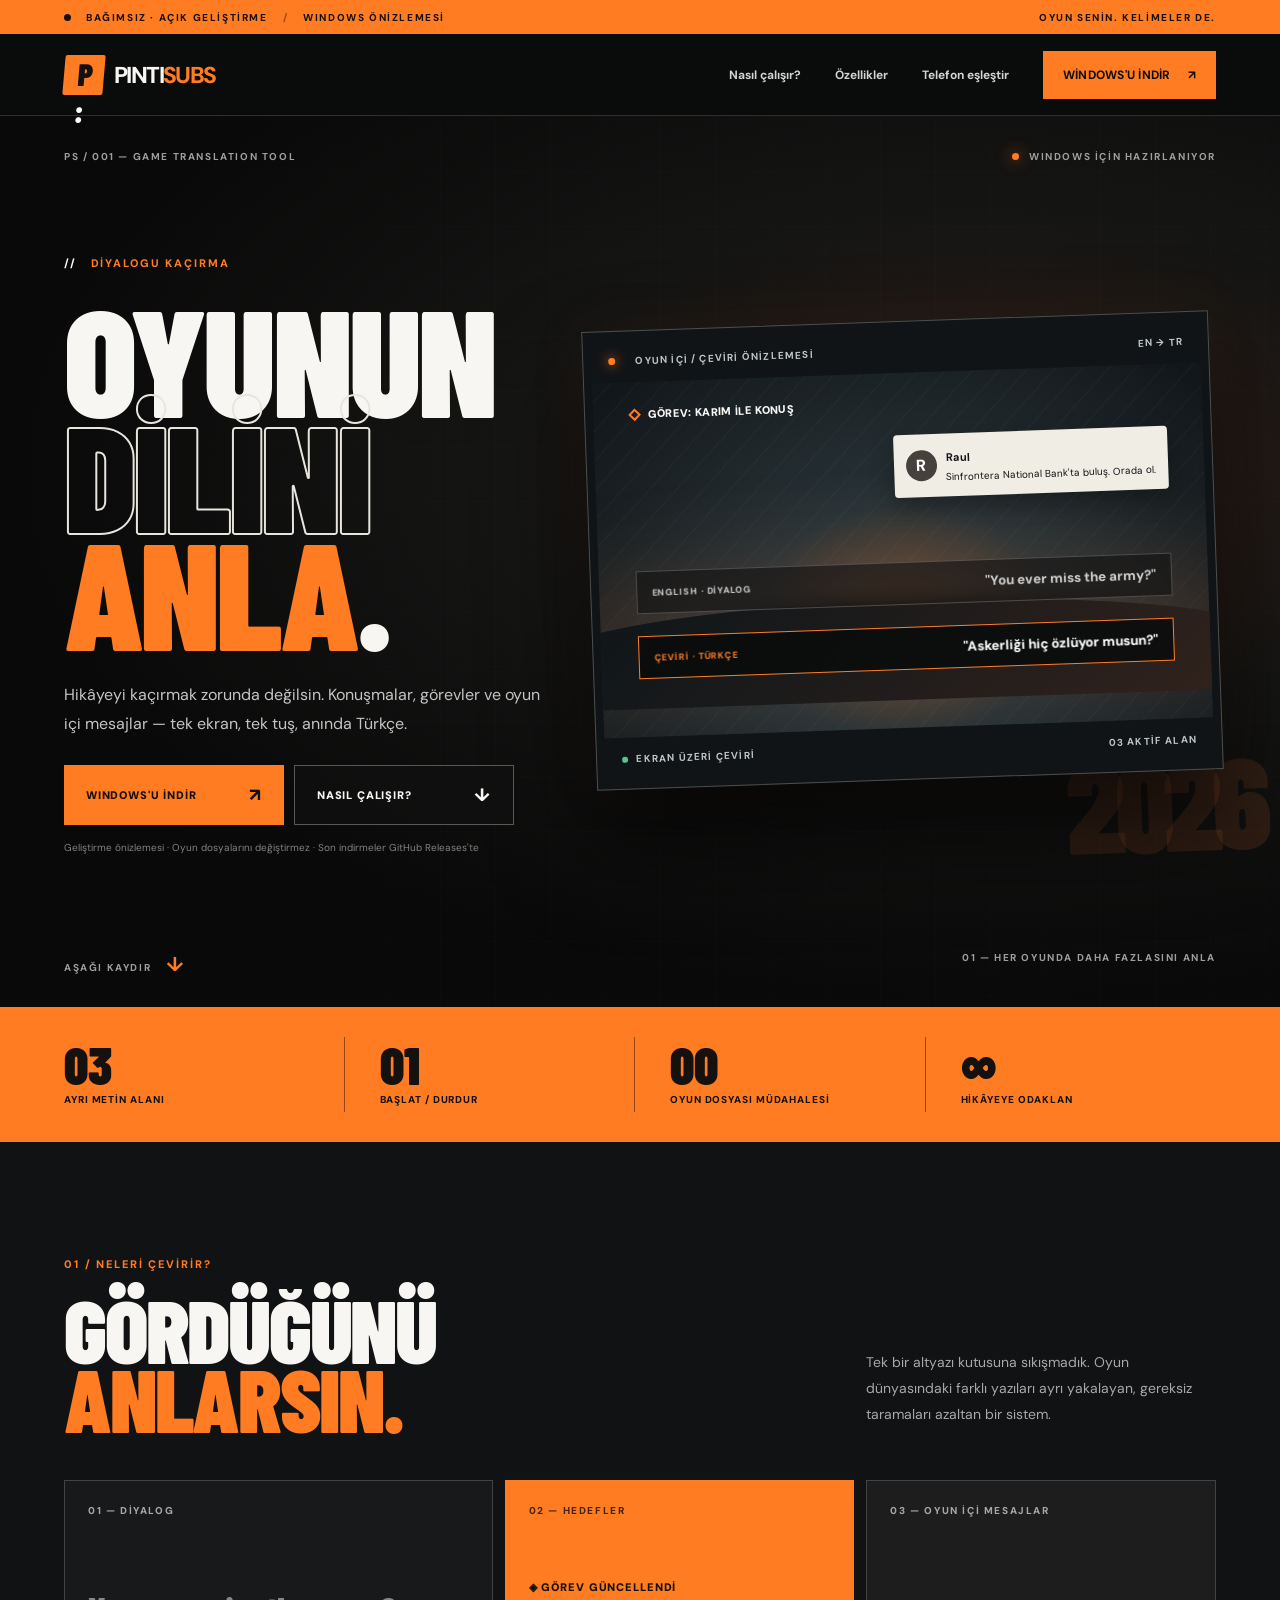
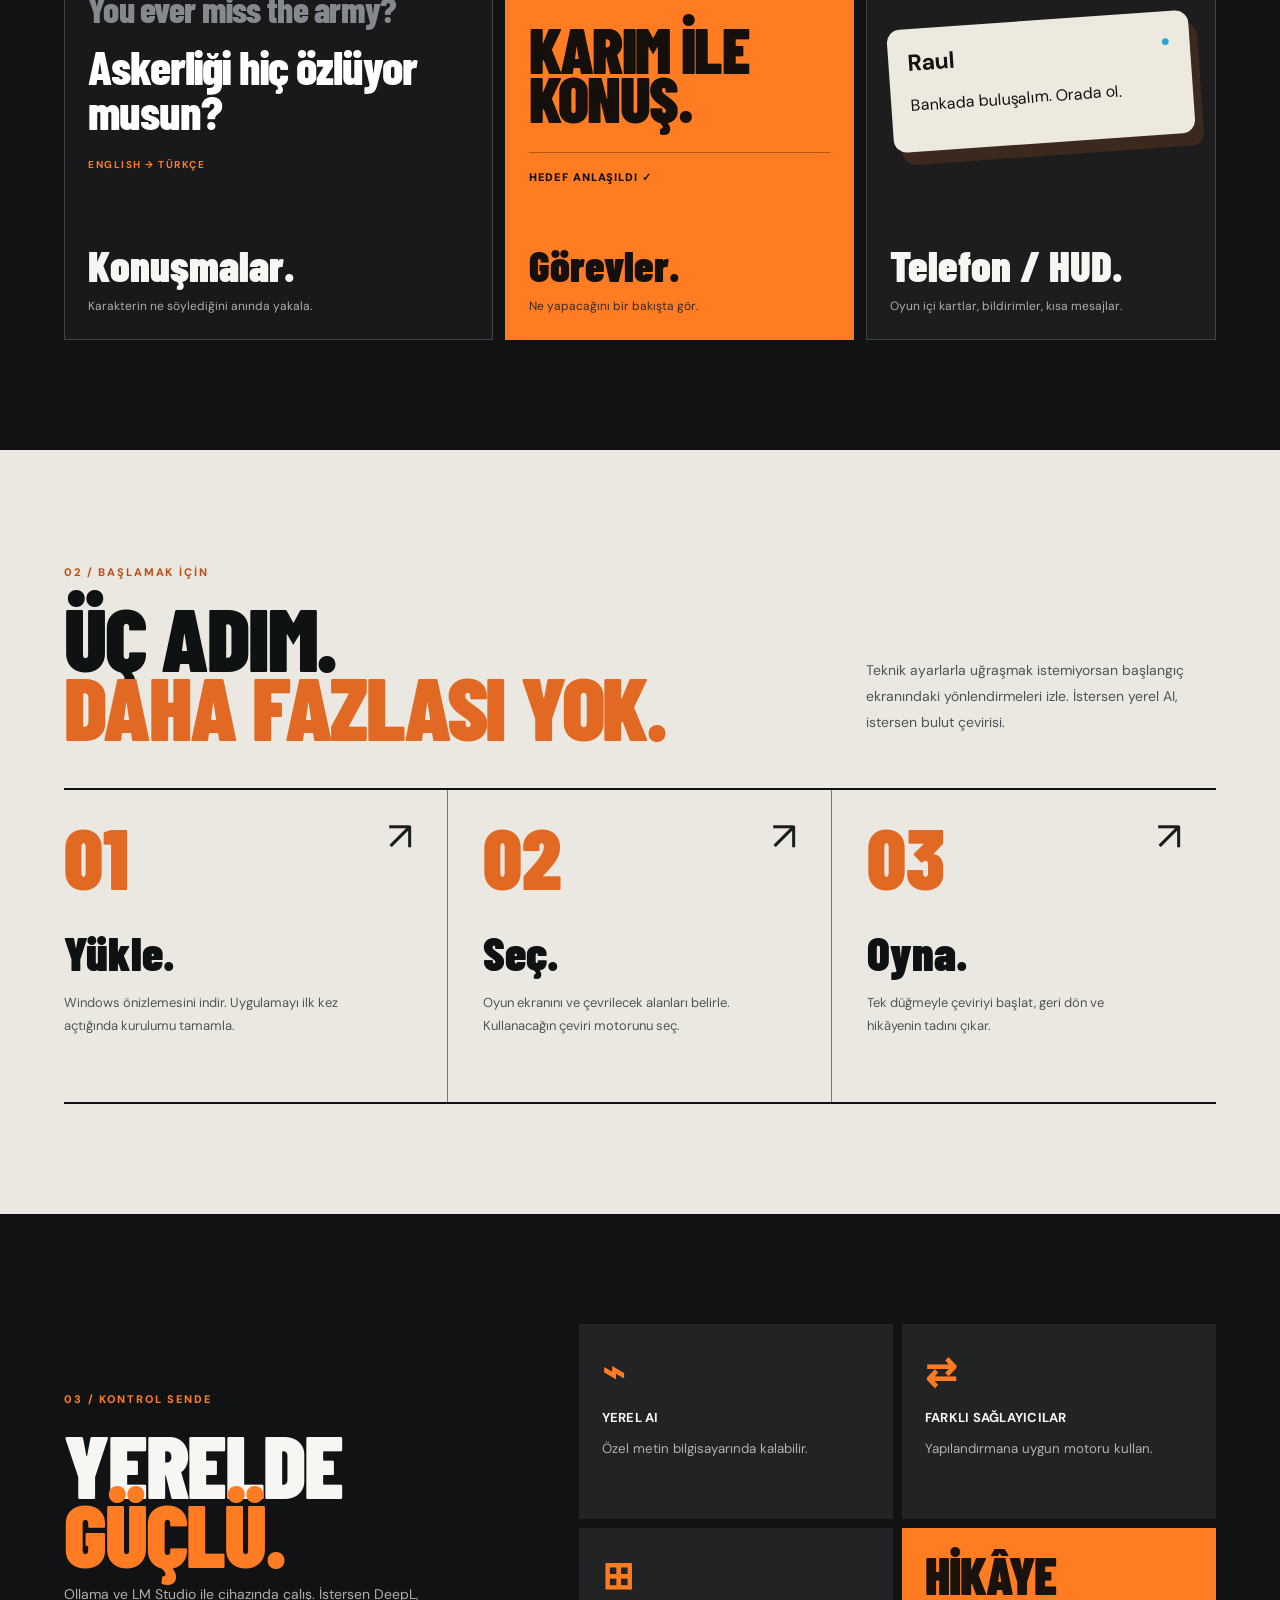
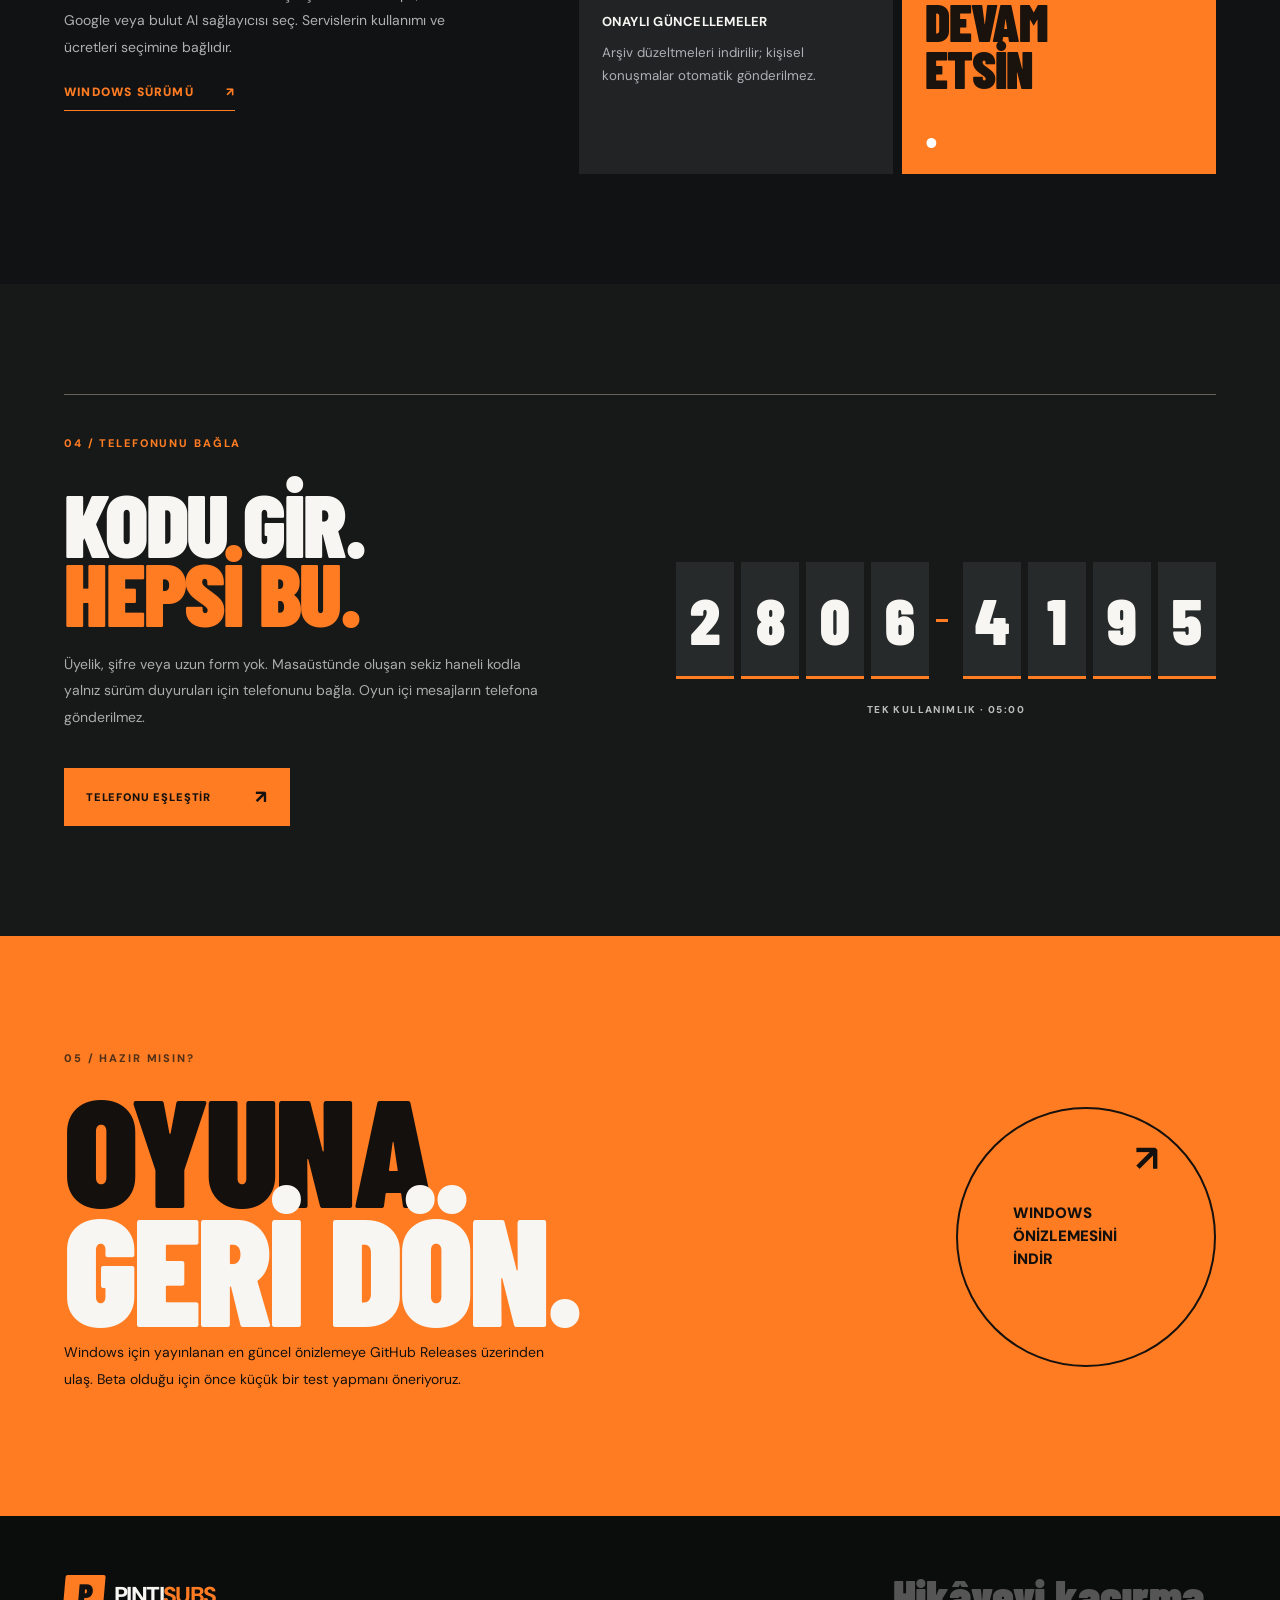
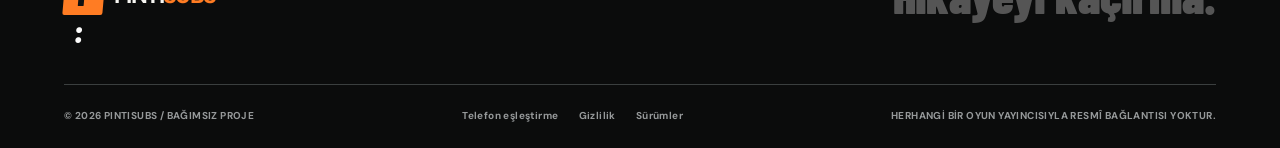
==== commit 465f1686: "feat(web): bold PintiSubs redesign, 8-digit GitHub Pages pairing UI, updated privacy and mobile layo" ====
--- a/index.html
+++ b/index.html
@@ -1,99 +1,33 @@
 <!doctype html>
 <html lang="tr">
 <head>
-  <meta charset="utf-8">
-  <meta name="viewport" content="width=device-width,initial-scale=1">
-  <meta name="theme-color" content="#0d0e10">
-  <meta name="color-scheme" content="dark">
-  <meta name="description" content="PintiSubs Studio: Oyun içi diyalogları ve görevleri ekrandan Türkçeye çeviren, yerel AI ve kişisel arşiv destekli açık geliştirme projesi.">
-  <meta property="og:type" content="website">
-  <meta property="og:title" content="PintiSubs Studio — Oyunun akışını bozma">
-  <meta property="og:description" content="Diyalogları ve görevleri Türkçe takip et. Arşiv, yerel AI ve tek dokunuşla çeviri.">
-  <meta property="og:url" content="https://pinticrm.github.io/pintisubs-site/">
-  <link rel="icon" href="assets/mark.svg" type="image/svg+xml">
-  <link rel="manifest" href="site.webmanifest">
-  <link rel="stylesheet" href="assets/site.css">
-  <title>PintiSubs Studio — Oyun içi Türkçe çeviri</title>
-  <script src="assets/site.js" defer></script>
+<meta charset="utf-8"><meta name="viewport" content="width=device-width,initial-scale=1"><meta name="theme-color" content="#0b0b0a">
+<meta name="description" content="PintiSubs: Windows oyunlarında konuşmaları, görevleri ve oyun içi telefon bildirimlerini canlı Türkçeye çeviren bağımsız araç.">
+<meta property="og:title" content="PintiSubs — Oyunu anla. Akışı bozma."><meta property="og:description" content="Üç katmanlı oyun içi Türkçe çeviri. Yerel AI veya bulut. Tek tuşla başlat.">
+<title>PintiSubs — Oyunun dilini anla.</title>
+<link rel="icon" href="assets/mark.svg" type="image/svg+xml"><link rel="stylesheet" href="assets/site.css"><script src="assets/site.js" defer></script>
 </head>
 <body>
-  <a class="skip-link" href="#main">İçeriğe geç</a>
-  <header class="topbar">
-    <div class="container nav-shell">
-      <a class="brand" href="#top" aria-label="PintiSubs ana sayfa">
-        <img src="assets/mark.svg" width="36" height="36" alt="">
-        <span>PINTI<span class="brand-orange">SUBS</span><small>STUDIO</small></span>
-      </a>
-      <button class="menu-toggle" type="button" aria-controls="navigation" aria-expanded="false" aria-label="Menüyü aç">
-        <span></span><span></span><span></span>
-      </button>
-      <nav id="navigation" class="navigation" aria-label="Ana menü">
-        <a href="#ozellikler">Özellikler</a>
-        <a href="#nasil">Nasıl çalışır?</a>
-        <a href="#gizlilik">Gizlilik</a>
-        <a class="nav-release" href="https://github.com/pinticrm/pintisubs-site/releases/tag/v5.3-preview" rel="noopener noreferrer">Windows önizleme <span aria-hidden="true">↗</span></a>
-      </nav>
-    </div>
-  </header>
-
-  <main id="main">
-    <section class="hero container" id="top">
-      <div class="hero-copy">
-        <p class="eyebrow"><span class="eyebrow-rule"></span> PINTISUBS STUDIO <span class="eyebrow-dot">·</span> V5.3 PREVIEW</p>
-        <h1>OYUNUN AKIŞINI<br><span>BOZMA.</span></h1>
-        <p class="hero-lead">Repliği kaçırma. Görevi tahmin etme. Ekrandaki İngilizce diyalogları ve görev metinlerini Türkçe takip et.</p>
-        <div class="hero-actions">
-          <a class="button button-primary" href="https://github.com/pinticrm/pintisubs-site/releases/tag/v5.3-preview" rel="noopener noreferrer">
-            <svg viewBox="0 0 24 24" aria-hidden="true"><path d="M12 3v12m0 0 4-4m-4 4-4-4M5 17v3h14v-3"/></svg>
-            Windows için indir <span class="arrow" aria-hidden="true">↗</span>
-          </a>
-          <a class="button button-ghost" href="#nasil">Nasıl çalışır? <span aria-hidden="true">↓</span></a>
-        </div>
-        <div class="hero-footnotes"><span><i class="small-dot"></i> Windows 10 / 11</span><span><i class="small-dot"></i> Yerel AI seçeneği</span><span><i class="small-dot"></i> Önizleme sürümü</span></div>
-      </div>
-      <div class="mock-frame" aria-label="PintiSubs masaüstü arayüzünün temsilî görünümü" role="img">
-        <div class="mock-titlebar"><div class="mock-dots"><i></i><i></i><i></i></div><span>PINTISUBS / STUDIO</span><span class="mock-version">5.1</span></div>
-        <div class="mock-content">
-          <div class="mock-sidebar"><div class="mini-logo">P<span>·</span></div><div class="mock-sideitem active"><span class="side-square"></span> Çeviri</div><div class="mock-sideitem"><span class="side-circle"></span> Ayarlar</div><div class="mock-side-bottom">ÖNİZLEME<br>RELEASE 5.3</div></div>
-          <div class="mock-main">
-            <div class="mock-toprow"><span class="mini-tag"><i></i> EKRAN TAKİBİ</span><span class="mock-status">HAZIR</span></div>
-            <div class="mock-section-label">CANLI ÇEVİRİ</div>
-            <div class="mock-source">“You ever miss the army?”</div>
-            <div class="mock-translation">“Askerlik günlerini hiç özlüyor musun?”</div>
-            <div class="mock-hairline"></div>
-            <div class="mock-toprow"><span class="mini-tag orange">GÖREV / HEDEF</span><span class="mock-status">AYRI OCR ALANI</span></div>
-            <div class="mock-quest"><span class="quest-check"></span><span>Karim'le konuş</span></div>
-            <div class="mock-hairline"></div>
-            <div class="mock-stats"><div><span>ÇEVİRİ KAYNAĞI</span><strong>Arşiv + Yerel AI</strong></div><div><span>KULLANICI KONTROLÜ</span><strong>Tek Başlat / Durdur</strong></div></div>
-            <div class="mock-cta"><span class="mock-play">▶</span> ÇEVİRİYİ BAŞLAT</div>
-          </div>
-        </div>
-        <div class="mock-footer">TEMSiLÎ ARAYÜZ · GERÇEK UYGULAMA GÖRÜNÜMÜ SÜRÜME GÖRE FARKLILIK GÖSTEREBİLİR</div>
-      </div>
-    </section>
-
-    <div class="ticker" aria-label="Öne çıkan özellikler"><div class="ticker-inner"><span>TEK TUŞLA ÇEVİRİ</span><span class="cross">✳</span><span>GÖREV OCR</span><span class="cross">✳</span><span>YEREL AI</span><span class="cross">✳</span><span>KİŞİSEL ARŞİV</span><span class="cross">✳</span><span>İSTEĞE BAĞLI GÜNCELLEMELER</span></div></div>
-
-    <section class="section container" id="ozellikler">
-      <div class="section-heading"><div><p class="eyebrow">01 / NE YAPIYOR?</p><h2>ÇEVİRİ, OYUNUN<br>İÇİNDE KALSIN.</h2></div><p>Menülerde boğulmadan, oyuna odaklan. PintiSubs metni ekranından okur; sen nerede ve nasıl çevireceğine karar verirsin.</p></div>
-      <div class="feature-grid">
-        <article class="feature feature-large"><div class="feature-number">01</div><div class="iconbox"><svg viewBox="0 0 24 24" aria-hidden="true"><rect x="3" y="4" width="18" height="16" rx="2"/><path d="M7 9h10M7 13h6M7 17h4"/></svg></div><h3>Diyalog + görev,<br>ayrı ayrı.</h3><p>Altyazı ve görev hedefi için iki bağımsız ekran alanı. Görev metni, konuşmanın üstüne binmez.</p><div class="graphic-lines"><span></span><span></span><span></span></div></article>
-        <article class="feature"><div class="feature-number">02</div><div class="iconbox"><svg viewBox="0 0 24 24" aria-hidden="true"><rect x="2.5" y="8" width="19" height="8" rx="4"/><path d="M7 12h4m-2-2v4M16.5 11h.01m2 2h.01"/></svg></div><h3>Tek bir Başlat / Durdur.</h3><p>Başlatmak için sayfa sayfa dolaşma. İşlem kontrolü her yerde aynı.</p></article>
-        <article class="feature"><div class="feature-number">03</div><div class="iconbox"><svg viewBox="0 0 24 24" aria-hidden="true"><path d="m12 2 2.3 6.7L21 11l-6.7 2.3L12 20l-2.3-6.7L3 11l6.7-2.3L12 2Z"/></svg></div><h3>Arşiv veya AI.</h3><p>Yerel AI, uyumlu bulut sağlayıcıları veya kendi özel çeviri arşivin. Seçim senin.</p></article>
-        <article class="feature"><div class="feature-number">04</div><div class="iconbox"><svg viewBox="0 0 24 24" aria-hidden="true"><path d="M12 22s8-4 8-11V5l-8-3-8 3v6c0 7 8 11 8 11Z"/><path d="m9 12 2 2 4-4"/></svg></div><h3>Kontrol sende.</h3><p>Kişisel arşivin otomatik yüklenmez. Topluluk düzeltmelerine katılım isteğe bağlıdır.</p></article>
-      </div>
-    </section>
-
-    <section class="section steps-section" id="nasil"><div class="container"><div class="section-heading"><div><p class="eyebrow">02 / BAŞLAMAK KOLAY</p><h2>ÜÇ ADIM.<br>SONRA OYUN.</h2></div><p>İlk kurulum bir kez. Sonrasında değişiklik gerektiğinde Ayarlar ekranından yönet.</p></div>
-      <div class="steps"><article><div class="step-number">01</div><h3>Kur</h3><p>Windows önizlemesini indir, kur ve uygulamayı aç.</p></article><article><div class="step-number">02</div><h3>Seç</h3><p>Oyun penceresini, altyazı/görev alanlarını ve çeviri kaynağını belirle.</p></article><article><div class="step-number">03</div><h3>Oyna</h3><p>Tek düğmeyle çeviriyi başlat. Türkçe metinleri ekranda takip et.</p></article></div></div>
-    </section>
-
-    <section class="section container" id="gizlilik"><div class="privacy-band"><div><p class="eyebrow">03 / VERİLERİN</p><h2>ÖZELİN,<br><span>SANA AİT.</span></h2><p>Çeviri arşivin otomatik olarak sunucuya gönderilmez. Yanlış çeviri bildirmek istersen gönderilecek metni önce görür, ayrıca onay verirsin. İstersen topluluk güncellemelerini tamamen kapatırsın.</p><a class="text-link" href="privacy.html">Gizlilik yaklaşımını oku <span aria-hidden="true">↗</span></a></div><div class="privacy-seal"><div class="seal-ring"><svg viewBox="0 0 64 64" aria-hidden="true"><path d="M32 5 52 13v17c0 16-9 25-20 30C21 55 12 46 12 30V13L32 5Z"/><path d="m23 31 6 6 13-14"/></svg></div><strong>VARSAYILAN</strong><span>PAYLAŞIM KAPALI</span></div></div></section>
-
-    <section class="section container status-section" id="durum"><div class="status-card"><div class="status-overline">PROJE DURUMU / V5.3</div><div class="status-content"><div><h2>ÖNİZLEME<br>YAYININDA.</h2><p>Windows paketi önizleme amaçlıdır. Gerçek oyun uyumu ve görev OCR alanları geliştirme sürecindedir. Sorunları ve geri bildirimleri değerlendiriyoruz.</p></div><div class="status-list"><div><span class="indicator indicator-good"></span> Windows önizleme paketi</div><div><span class="indicator indicator-good"></span> Yerel çeviri + görev alanı</div><div><span class="indicator indicator-warn"></span> Canlı topluluk güncellemeleri: aşamalı açılıyor</div><div><span class="indicator indicator-warn"></span> Android TV: henüz yayınlanmadı</div></div></div><div class="status-bottom"><span>GAYRIRESMÎ, BAĞIMSIZ PROJE</span><span>WINDOWS / PREVIEW</span></div></div></section>
-
-    <section class="section container last-cta"><p class="eyebrow">SIRADAKİ OYUNUNDA</p><h2>ALTYAZIYI<br>KAÇIRMA<span>.</span></h2><a class="button button-primary" href="https://github.com/pinticrm/pintisubs-site/releases/tag/v5.3-preview" rel="noopener noreferrer">Windows önizlemeyi indir <span aria-hidden="true">↗</span></a><p>Kurulum paketinde oyun dosyaları veya özel çeviri arşivi bulunmaz.</p></section>
-  </main>
-  <footer class="footer"><div class="container footer-inner"><div class="footer-brand"><img src="assets/mark.svg" width="31" height="31" alt=""><strong>PINTI<span>SUBS</span></strong><small>Bağımsız oyun içi çeviri aracı.</small></div><div class="footer-links"><a href="privacy.html">Gizlilik</a><a href="https://pintisubs.185-233-164-41.sslip.io/notifications" rel="noopener noreferrer">Telefon bildirimleri</a><a href="https://github.com/pinticrm/pintisubs-site/releases/tag/v5.3-preview" rel="noopener noreferrer">İndir</a><a href="#top">Başa dön ↑</a></div><p>© <span id="year">2026</span> PintiSubs. Herhangi bir oyun yayıncısıyla resmî bağlantısı yoktur.</p></div></footer>
-</body>
-</html>
+<div class="ticker" aria-label="Ürün durumu"><span class="ticker-dot"></span><span>BAĞIMSIZ · AÇIK GELİŞTİRME</span><span class="ticker-divider">/</span><span>WINDOWS ÖNİZLEMESİ</span><span class="ticker-right">OYUN SENİN. KELİMELER DE.</span></div>
+<header class="masthead" id="top"><a class="wordmark" href="./" aria-label="PintiSubs ana sayfa"><span class="logo-glyph">P<span>:</span></span><span>PINTI<span>SUBS</span></span></a>
+<nav class="nav" aria-label="Ana menü"><a href="#nasil">Nasıl çalışır?</a><a href="#ozellik">Özellikler</a><a href="eslestir/">Telefon eşleştir</a><a class="nav-link-release" href="https://github.com/pinticrm/pintisubs-site/releases">Windows'u indir <span aria-hidden="true">↗</span></a></nav><button class="menu-toggle" aria-expanded="false" aria-controls="mobile-nav" aria-label="Menüyü aç">☰</button></header>
+<nav id="mobile-nav" class="mobile-nav" aria-label="Mobil menü" hidden><a href="#nasil">Nasıl çalışır?</a><a href="#ozellik">Özellikler</a><a href="eslestir/">Telefon eşleştir</a><a href="https://github.com/pinticrm/pintisubs-site/releases">Windows'u indir</a></nav>
+<main>
+<section class="hero" aria-labelledby="hero-title">
+<div class="hero-grid" aria-hidden="true"></div>
+<div class="hero-topline"><span class="hero-serial">PS / 001 — GAME TRANSLATION TOOL</span><span class="hero-status"><i></i> WINDOWS İÇİN HAZIRLANIYOR</span></div>
+<div class="hero-copy"><span class="kicker"><span class="slash">//</span> DİYALOGU KAÇIRMA</span><h1 id="hero-title">OYUNUN<br><span class="text-outline">DİLİNİ</span><br><em>ANLA<span class="dot">.</span></em></h1><p class="hero-desc">Hikâyeyi kaçırmak zorunda değilsin. Konuşmalar, görevler ve oyun içi mesajlar — tek ekran, tek tuş, anında Türkçe.</p><div class="hero-actions"><a class="cta main-cta" href="https://github.com/pinticrm/pintisubs-site/releases">WINDOWS'U İNDİR <span aria-hidden="true">↗</span></a><a class="cta secondary-cta" href="#nasil">NASIL ÇALIŞIR? <span aria-hidden="true">↓</span></a></div><p class="preview-note">Geliştirme önizlemesi · Oyun dosyalarını değiştirmez · Son indirmeler GitHub Releases'te</p></div>
+<div class="hero-device" aria-label="PintiSubs oyun içi çeviri örneği"><div class="device-outer"><div class="device-header"><span class="device-led"></span><span>OYUN İÇİ / ÇEVİRİ ÖNİZLEMESİ</span><span>EN → TR</span></div><div class="device-scene"><div class="scene-grain"></div><div class="scene-horizon"></div><div class="scene-crosshair">+</div><div class="scene-caption original"><span>ENGLISH · DİYALOG</span><p>"You ever miss the army?"</p></div><div class="scene-caption translated"><span>ÇEVİRİ · TÜRKÇE</span><p>"Askerliği hiç özlüyor musun?"</p></div><div class="scene-objective"><i class="objective-check"></i><span>GÖREV: KARIM İLE KONUŞ</span></div><div class="scene-phone"><div class="phone-avatar">R</div><div><b>Raul</b><p>Sinfrontera National Bank'ta buluş. Orada ol.</p></div></div></div><div class="device-footer"><span><i></i> EKRAN ÜZERİ ÇEVİRİ</span><span>03 AKTİF ALAN</span></div></div><div class="device-behind" aria-hidden="true">PS/<br>2026</div></div>
+<div class="hero-bottom"><span class="scroll-cue">AŞAĞI KAYDIR <b>↓</b></span><span>01 — HER OYUNDA DAHA FAZLASINI ANLA</span></div>
+</section>
+<section class="strip" aria-label="PintiSubs temel özellikleri"><div><strong>03</strong><span>AYRI METİN ALANI</span></div><div><strong>01</strong><span>BAŞLAT / DURDUR</span></div><div><strong>00</strong><span>OYUN DOSYASI MÜDAHALESİ</span></div><div><strong>∞</strong><span>HİKÂYEYE ODAKLAN</span></div></section>
+<section class="section features" id="ozellik"><div class="section-heading"><div><span class="section-index">01 / NELERİ ÇEVİRİR?</span><h2>GÖRDÜĞÜNÜ<br><em>ANLARSIN.</em></h2></div><p>Tek bir altyazı kutusuna sıkışmadık. Oyun dünyasındaki farklı yazıları ayrı yakalayan, gereksiz taramaları azaltan bir sistem.</p></div>
+<div class="feature-grid"><article class="feature f-large"><span class="feature-no">01 — DİYALOG</span><div class="feature-art dialogue-art" aria-hidden="true"><p class="art-orig">You ever miss the army?</p><p class="art-tr">Askerliği hiç özlüyor musun?</p><span class="art-sub">ENGLISH → TÜRKÇE</span></div><div class="feature-foot"><h3>Konuşmalar.</h3><p>Karakterin ne söylediğini anında yakala.</p></div></article><article class="feature f-orange"><span class="feature-no">02 — HEDEFLER</span><div class="feature-art quest-art" aria-hidden="true"><span>◈ GÖREV GÜNCELLENDİ</span><strong>KARIM İLE<br>KONUŞ.</strong><span>HEDEF ANLAŞILDI ✓</span></div><div class="feature-foot"><h3>Görevler.</h3><p>Ne yapacağını bir bakışta gör.</p></div></article><article class="feature f-black"><span class="feature-no">03 — OYUN İÇİ MESAJLAR</span><div class="feature-art phone-art" aria-hidden="true"><div><b>Raul</b><span>●</span><p>Bankada buluşalım. Orada ol.</p></div></div><div class="feature-foot"><h3>Telefon / HUD.</h3><p>Oyun içi kartlar, bildirimler, kısa mesajlar.</p></div></article></div>
+</section>
+<section class="section how" id="nasil"><div class="section-heading"><div><span class="section-index">02 / BAŞLAMAK İÇİN</span><h2>ÜÇ ADIM.<br><em>DAHA FAZLASI YOK.</em></h2></div><p>Teknik ayarlarla uğraşmak istemiyorsan başlangıç ekranındaki yönlendirmeleri izle. İstersen yerel AI, istersen bulut çevirisi.</p></div><div class="steps"><article><span class="step-number">01<span>↗</span></span><h3>Yükle.</h3><p>Windows önizlemesini indir. Uygulamayı ilk kez açtığında kurulumu tamamla.</p></article><article><span class="step-number">02<span>↗</span></span><h3>Seç.</h3><p>Oyun ekranını ve çevrilecek alanları belirle. Kullanacağın çeviri motorunu seç.</p></article><article><span class="step-number">03<span>↗</span></span><h3>Oyna.</h3><p>Tek düğmeyle çeviriyi başlat, geri dön ve hikâyenin tadını çıkar.</p></article></div></section>
+<section class="section engine"><div class="engine-inner"><div class="engine-copy"><span class="section-index">03 / KONTROL SENDE</span><h2>YERELDE<br><em>GÜÇLÜ.</em></h2><p>Ollama ve LM Studio ile cihazında çalış. İstersen DeepL, Google veya bulut AI sağlayıcısı seç. Servislerin kullanımı ve ücretleri seçimine bağlıdır.</p><a href="#indir" class="text-link">WINDOWS SÜRÜMÜ <span>↗</span></a></div><div class="engine-tiles"><div><span class="tile-icon">⌁</span><strong>YEREL AI</strong><small>Özel metin bilgisayarında kalabilir.</small></div><div><span class="tile-icon">⇄</span><strong>FARKLI SAĞLAYICILAR</strong><small>Yapılandırmana uygun motoru kullan.</small></div><div><span class="tile-icon">⊞</span><strong>ONAYLI GÜNCELLEMELER</strong><small>Arşiv düzeltmeleri indirilir; kişisel konuşmalar otomatik gönderilmez.</small></div><div class="tile-accent">HİKÂYE<br>DEVAM<br>ETSİN<span>.</span></div></div></div></section>
+<section class="section pairing" id="telefon"><div class="pairing-inner"><span class="section-index">04 / TELEFONUNU BAĞLA</span><div class="pairing-text"><div><h2>KODU GİR.<br><em>HEPSİ BU.</em></h2><p>Üyelik, şifre veya uzun form yok. Masaüstünde oluşan sekiz haneli kodla yalnız sürüm duyuruları için telefonunu bağla. Oyun içi mesajların telefona gönderilmez.</p><a href="eslestir/" class="cta pair-cta">TELEFONU EŞLEŞTİR <span aria-hidden="true">↗</span></a></div><div class="pairing-digits" aria-label="Sekiz haneli kod örneği"><span>2</span><span>8</span><span>0</span><span>6</span><i></i><span>4</span><span>1</span><span>9</span><span>5</span><small>TEK KULLANIMLIK · 05:00</small></div></div></div></section>
+<section class="section download" id="indir"><span class="section-index">05 / HAZIR MISIN?</span><div class="download-row"><div><h2>OYUNA<br><em>GERİ DÖN.</em></h2><p>Windows için yayınlanan en güncel önizlemeye GitHub Releases üzerinden ulaş. Beta olduğu için önce küçük bir test yapmanı öneriyoruz.</p></div><a class="download-ring" href="https://github.com/pinticrm/pintisubs-site/releases" aria-label="En güncel Windows sürümünü indir"><span>WINDOWS<br>ÖNİZLEMESİNİ<br>İNDİR</span><strong>↗</strong></a></div></section>
+</main>
+<footer class="footer"><div class="footer-upper"><a class="wordmark" href="#top"><span class="logo-glyph">P<span>:</span></span><span>PINTI<span>SUBS</span></span></a><p>Hikâyeyi kaçırma.</p></div><div class="footer-lower"><span>© 2026 PINTISUBS / BAĞIMSIZ PROJE</span><nav aria-label="Alt menü"><a href="eslestir/">Telefon eşleştirme</a><a href="privacy.html">Gizlilik</a><a href="https://github.com/pinticrm/pintisubs-site/releases">Sürümler</a></nav><span>HERHANGİ BİR OYUN YAYINCISIYLA RESMÎ BAĞLANTISI YOKTUR.</span></div></footer>
+</body></html>
--- a/assets/site.css
+++ b/assets/site.css
@@ -1,12 +1,8 @@
-:root{--bg:#0d0e10;--surface:#17191c;--surface2:#1d1f23;--stroke:#34363b;--muted:#a5a5aa;--text:#f7f4ed;--orange:#ff8e32;--orange2:#f7a95c;--max:1220px}
-*{box-sizing:border-box}html{scroll-behavior:smooth;scroll-padding-top:90px}body{margin:0;background:var(--bg);color:var(--text);font:16px/1.6 Inter,"Segoe UI",system-ui,-apple-system,sans-serif;-webkit-font-smoothing:antialiased}::selection{background:var(--orange);color:#141414}a{color:inherit}button,a{-webkit-tap-highlight-color:transparent}button{font:inherit}a:focus-visible,button:focus-visible{outline:3px solid var(--orange);outline-offset:4px}svg{width:24px;height:24px;fill:none;stroke:currentColor;stroke-width:1.6;stroke-linecap:round;stroke-linejoin:round}.container{max-width:var(--max);margin:0 auto;padding-left:28px;padding-right:28px}.skip-link{position:fixed;left:16px;top:-100px;background:var(--orange);color:#111;padding:10px 16px;z-index:1000}.skip-link:focus{top:12px}.topbar{position:sticky;top:0;z-index:100;background:rgba(13,14,16,.94);border-bottom:1px solid #292b2f;backdrop-filter:blur(16px)}.nav-shell{height:78px;display:flex;align-items:center;justify-content:space-between}.brand{text-decoration:none;display:flex;align-items:center;gap:11px;font-size:21px;font-weight:900;letter-spacing:.065em;line-height:1}.brand span{position:relative}.brand-orange,.footer-brand strong span{color:var(--orange)}.brand small{display:block;font-size:8px;letter-spacing:.47em;color:#9b9a9a;padding-top:6px}.navigation{display:flex;align-items:center;gap:36px}.navigation>a{text-decoration:none;font-weight:650;font-size:13px;color:#c7c5c2;transition:color .2s}.navigation>a:hover{color:#fff}.navigation>.nav-release{border:1px solid #575049;padding:11px 16px;border-radius:5px;color:var(--orange)}.nav-release span{margin-left:14px}.menu-toggle{display:none}
-.hero{display:grid;grid-template-columns:minmax(360px,.89fr) minmax(460px,1.11fr);gap:5%;padding-top:111px;padding-bottom:123px;align-items:center}.eyebrow{color:var(--orange);font-size:12px;font-weight:850;letter-spacing:.16em;margin:0 0 22px}.eyebrow-rule{display:inline-block;width:33px;height:2px;background:var(--orange);vertical-align:middle;margin-right:10px}.eyebrow-dot{color:#767678;margin:0 7px}.hero h1,.section h2,.last-cta h2{font-weight:900;line-height:.98;letter-spacing:-.055em;font-size:clamp(55px,5.7vw,88px);margin:0}.hero h1 span,.privacy-band h2 span,.last-cta h2 span{color:var(--orange)}.hero-lead{max-width:510px;font-size:19px;line-height:1.7;color:#bbb9b6;margin:30px 0 34px}.hero-actions{display:flex;gap:11px;flex-wrap:wrap}.button{display:inline-flex;align-items:center;justify-content:center;gap:12px;text-decoration:none;min-height:51px;padding:14px 21px;font-weight:820;font-size:13px;border:1px solid transparent;letter-spacing:.01em;transition:background .2s,border-color .2s,transform .2s;border-radius:4px}.button:hover{transform:translateY(-2px)}.button-primary{background:var(--orange);color:#111;box-shadow:0 4px 0 rgba(0,0,0,.24)}.button-primary:hover{background:#ffad6c}.button-primary svg{width:18px;height:18px;stroke-width:2}.button-ghost{border-color:#49494a;background:transparent;color:#f1f1ef}.button-ghost:hover{border-color:#86817c}.button .arrow{margin-left:12px;font-size:17px}.hero-footnotes{display:flex;flex-wrap:wrap;gap:9px 20px;margin-top:30px;color:#909094;font-size:11px;font-weight:600;letter-spacing:.03em}.small-dot{display:inline-block;width:5px;height:5px;background:#6d6f71;border-radius:100%;margin-right:6px;vertical-align:middle}
-.mock-frame{position:relative;background:#111316;border:1px solid #3c3c3b;border-radius:11px;min-width:0;box-shadow:0 35px 80px rgba(0,0,0,.40),0 0 0 9px #ffffff05;transform:rotate(-1deg)}.mock-titlebar{height:45px;background:#1c1e21;border-bottom:1px solid #34363b;border-radius:11px 11px 0 0;display:flex;align-items:center;padding:0 16px;gap:15px;color:#9d9d9e;font-weight:800;font-size:9px;letter-spacing:.12em}.mock-dots{display:flex;gap:6px}.mock-dots i{display:block;background:#606163;width:7px;height:7px;border-radius:50%}.mock-dots i:first-child{background:#ee8954}.mock-version{margin-left:auto;border:1px solid #464649;padding:1px 5px;border-radius:3px}.mock-content{display:grid;grid-template-columns:121px 1fr;min-height:418px}.mock-sidebar{background:#151719;border-right:1px solid #323438;position:relative;padding:25px 12px}.mini-logo{color:#faf5ed;font-weight:900;font-size:32px;margin:1px 0 33px 11px}.mini-logo span{color:var(--orange)}.mock-sideitem{padding:10px 9px;font-size:11px;font-weight:650;color:#989a9d;display:flex;align-items:center;gap:9px;margin-bottom:7px}.mock-sideitem.active{background:#31241e;color:#ffad72;border-left:2px solid var(--orange)}.side-square{width:11px;height:11px;background:var(--orange);border-radius:2px}.side-circle{width:11px;height:11px;border:1px solid #777a7e;border-radius:50%}.mock-side-bottom{position:absolute;bottom:20px;left:21px;font-size:8px;line-height:1.8;letter-spacing:.09em;color:#626468}.mock-main{padding:28px 25px 21px;display:flex;flex-direction:column}.mock-toprow{display:flex;align-items:center;justify-content:space-between;gap:7px}.mini-tag{font-weight:800;letter-spacing:.07em;font-size:9px;color:#bdbfc0}.mini-tag i{display:inline-block;width:6px;height:6px;border-radius:50%;background:#6fbc84;margin-right:4px}.mock-status{color:#7e8083;font-size:8px;font-weight:700;letter-spacing:.05em}.mock-section-label{font-size:9px;letter-spacing:.11em;color:#727476;margin-top:23px;font-weight:750}.mock-source{font-size:14px;color:#e5e2dc;margin-top:10px}.mock-translation{font-size:clamp(16px,2vw,23px);line-height:1.38;font-weight:770;letter-spacing:-.025em;margin-top:7px}.mock-hairline{height:1px;background:#35373a;margin:25px 0 21px}.mini-tag.orange{color:var(--orange)}.mock-quest{font-size:14px;color:#f0eee9;font-weight:650;margin-top:10px;display:flex;align-items:center;gap:11px}.quest-check{display:block;width:13px;height:13px;border:2px solid var(--orange);border-radius:3px}.mock-stats{display:grid;grid-template-columns:1fr 1fr;gap:15px;margin:0 0 19px}.mock-stats div{display:flex;flex-direction:column;gap:5px}.mock-stats span{font-size:8px;letter-spacing:.08em;font-weight:750;color:#76777a}.mock-stats strong{font-size:11px;color:#eee9e2}.mock-cta{text-align:center;background:var(--orange);padding:12px;border-radius:5px;color:#121315;font-size:11px;font-weight:900;letter-spacing:.04em;margin-top:auto}.mock-play{margin-right:8px}.mock-footer{border-top:1px solid #333538;font-size:7.5px;letter-spacing:.08em;color:#626469;padding:10px 14px;text-align:center}
-.ticker{border-block:1px solid #42382f;background:#151310;overflow:hidden}.ticker-inner{max-width:var(--max);margin:auto;display:flex;align-items:center;justify-content:space-between;gap:20px;padding:19px 28px;white-space:nowrap;font-size:11px;font-weight:850;letter-spacing:.10em;color:#e2c3a6}.ticker-inner .cross{color:var(--orange);font-size:18px}
-.section{padding-top:122px;padding-bottom:122px}.section-heading{display:flex;justify-content:space-between;gap:45px;align-items:end;margin-bottom:55px}.section-heading h2,.privacy-band h2,.status-card h2{font-size:clamp(42px,4.3vw,62px)}.section-heading>p{max-width:390px;color:var(--muted);margin:0 0 6px;font-size:15px}.feature-grid{display:grid;grid-template-columns:repeat(3,1fr);gap:14px}.feature{position:relative;overflow:hidden;background:#18191c;border:1px solid #303134;min-height:315px;padding:29px}.feature:hover{border-color:#78614e}.feature-large{grid-row:span 2;background:#231b17;border-color:#5c3b29;min-height:645px}.feature-number{position:absolute;right:24px;top:22px;font-size:11px;color:#6f7376;letter-spacing:.1em}.iconbox{width:51px;height:51px;display:grid;place-items:center;border:1px solid #4c4642;border-radius:7px;color:var(--orange);margin:0 0 45px}.feature h3{font-size:24px;line-height:1.26;letter-spacing:-.03em;margin:0 0 12px;font-weight:820}.feature p{margin:0;max-width:360px;color:#aeadac;line-height:1.7;font-size:14px}.feature-large h3{font-size:34px}.feature-large p{font-size:15px}.graphic-lines{position:absolute;bottom:36px;left:29px;right:29px;display:grid;gap:11px}.graphic-lines span{height:51px;background:#312a25;border-left:3px solid var(--orange);border-radius:4px}.graphic-lines span:nth-child(2){width:75%;background:#342a22}.graphic-lines span:nth-child(3){width:90%;opacity:.5}
-.steps-section{background:#18191b;border-top:1px solid #333437;border-bottom:1px solid #333437}.steps{display:grid;grid-template-columns:repeat(3,1fr);gap:20px}.steps article{padding:25px 0 0;border-top:2px solid #57534f}.step-number{font-size:64px;line-height:1;font-weight:900;letter-spacing:-.06em;color:var(--orange);margin:0 0 23px}.steps h3{font-size:23px;margin:0 0 12px}.steps p{max-width:300px;color:#aaa9aa;font-size:15px;margin:0}.privacy-band{display:flex;align-items:center;justify-content:space-between;gap:50px;background:#1e1f21;border:1px solid #393b3c;border-radius:7px;padding:62px}.privacy-band>div:first-child{max-width:650px}.privacy-band h2{margin:0 0 25px}.privacy-band p:not(.eyebrow){color:#b6b5b2;line-height:1.85;margin-bottom:21px;max-width:610px}.text-link{color:var(--orange);font-weight:800;font-size:13px;text-decoration:none;border-bottom:1px solid #846147;padding:0 0 5px}.privacy-seal{display:flex;flex-direction:column;align-items:center;gap:4px;min-width:215px}.seal-ring{width:175px;height:175px;border-radius:50%;border:1px solid #79553e;display:grid;place-items:center;margin-bottom:18px;box-shadow:0 0 0 18px #ffffff04}.seal-ring svg{width:76px;height:76px;color:var(--orange)}.privacy-seal strong{font-size:11px;letter-spacing:.15em;color:#a6a5a1}.privacy-seal span{font-weight:850;font-size:13px;letter-spacing:.07em}
-.status-section{padding-top:0}.status-card{border:1px solid #4b3729;background:#191613;overflow:hidden}.status-overline{font-weight:850;font-size:11px;letter-spacing:.16em;color:var(--orange);padding:20px 33px;border-bottom:1px solid #4b3729}.status-content{display:grid;grid-template-columns:1fr 1fr;gap:60px;padding:48px 40px 57px}.status-content h2{margin:0 0 15px}.status-content p{color:#aaa8a4;max-width:400px;margin:0}.status-list{align-self:center;display:grid;gap:19px}.status-list>div{display:flex;gap:12px;align-items:center;color:#dbd5cf;font-size:14px}.indicator{width:9px;height:9px;flex:none;border-radius:50%}.indicator-good{background:#89b68b}.indicator-warn{background:var(--orange)}.status-bottom{display:flex;justify-content:space-between;padding:15px 33px;background:#251e19;color:#a69587;border-top:1px solid #4b3729;font-weight:720;font-size:10px;letter-spacing:.1em}.last-cta{text-align:center;padding-top:90px;padding-bottom:155px}.last-cta h2{font-size:clamp(68px,9vw,120px);margin-bottom:30px}.last-cta .button{margin-top:12px}.last-cta>p:last-child{color:#878789;font-size:12px;margin-top:22px}.footer{border-top:1px solid #303135;padding:40px 0;background:#131415}.footer-inner{display:grid;grid-template-columns:1fr auto;gap:28px;align-items:start}.footer-brand{display:flex;align-items:center;gap:10px;flex-wrap:wrap}.footer-brand strong{font-size:17px;letter-spacing:.07em}.footer-brand small{display:block;flex-basis:100%;color:#88898b;margin-left:42px}.footer-links{display:flex;gap:25px;align-items:center;flex-wrap:wrap}.footer-links a{font-size:12px;color:#b2b0ad;text-decoration:none}.footer-links a:hover{color:var(--orange)}.footer-inner>p{grid-column:1/-1;margin:0;color:#797b7e;font-size:11px}
-.legal{padding-top:85px;padding-bottom:140px;max-width:880px}.legal h1{font-size:clamp(50px,6vw,82px);letter-spacing:-.06em;line-height:1;margin:0 0 25px}.legal>p.lead{color:#c5c3c0;font-size:20px;margin-bottom:55px}.legal section{padding:27px 0;border-top:1px solid #343638}.legal h2{font-size:23px;letter-spacing:-.025em;margin:0 0 12px}.legal section p,.legal section li{color:#b5b4b0;line-height:1.85}.legal ul{padding-left:20px}.legal a{color:var(--orange)}
-@media(max-width:1110px){.hero{grid-template-columns:1fr;gap:75px}.mock-frame{max-width:750px;width:100%;margin:auto;transform:none}.ticker-inner{gap:14px;font-size:9px}.ticker-inner .cross{font-size:13px}.feature-grid{grid-template-columns:1fr 1fr}.feature-large{grid-row:span 2}}@media(max-width:760px){.container{padding-left:19px;padding-right:19px}.topbar .nav-shell{height:68px}.brand{font-size:19px}.menu-toggle{display:flex;flex-direction:column;gap:5px;background:transparent;border:1px solid #474749;padding:12px;border-radius:4px}.menu-toggle span{display:block;width:20px;height:2px;background:#dfdbd5}.navigation{display:none;position:absolute;top:68px;left:0;right:0;flex-direction:column;align-items:stretch;gap:0;background:#161719;border-bottom:1px solid #39393a;padding:13px 19px 22px}.navigation.open{display:flex}.navigation a{padding:15px 5px}.navigation>.nav-release{margin-top:7px;padding:15px 12px}.hero{padding-top:67px;padding-bottom:86px;gap:53px}.hero h1{font-size:clamp(52px,11vw,72px)}.hero-lead{font-size:17px;margin:24px 0}.hero-actions .button{font-size:12px}.hero-footnotes{gap:10px}.mock-content{grid-template-columns:82px 1fr;min-height:400px}.mock-sidebar{padding:16px 6px}.mini-logo{font-size:24px;margin-left:7px}.mock-sideitem{font-size:8px;padding:8px 4px;gap:4px}.mock-side-bottom{font-size:6px;left:11px}.mock-main{padding:22px 15px 15px}.mock-source{font-size:12px}.mock-translation{font-size:17px}.mock-hairline{margin:22px 0 18px}.mock-stats{gap:9px}.mock-stats strong{font-size:9px}.mock-stats span{font-size:7px}.mock-quest{font-size:12px}.mock-cta{font-size:10px}.mock-footer{font-size:6px}.ticker-inner{justify-content:flex-start;overflow-x:auto;scrollbar-width:none}.ticker-inner::-webkit-scrollbar{display:none}.section{padding-top:79px;padding-bottom:79px}.section-heading{display:block;margin-bottom:32px}.section-heading h2,.privacy-band h2,.status-card h2{font-size:42px}.section-heading>p{margin-top:20px}.feature-grid{grid-template-columns:1fr}.feature-large{grid-row:auto;min-height:485px}.feature{min-height:260px;padding:26px}.feature-large h3{font-size:29px}.graphic-lines{bottom:24px;left:26px;right:26px}.graphic-lines span{height:29px}.iconbox{margin-bottom:30px}.steps{grid-template-columns:1fr;gap:40px}.steps article{padding-top:20px}.step-number{font-size:51px;margin-bottom:12px}.steps p{max-width:450px}.privacy-band{padding:32px 26px;flex-direction:column;align-items:flex-start}.privacy-seal{align-self:center}.status-section{padding-top:0}.status-content{grid-template-columns:1fr;gap:30px;padding:35px 25px}.status-overline{padding:17px 25px}.status-bottom{padding:14px 25px;gap:14px;flex-wrap:wrap}.status-list{gap:13px}.status-list>div{font-size:12px}.last-cta{padding-top:65px;padding-bottom:100px}.last-cta h2{font-size:clamp(61px,13vw,91px)}.footer-inner{grid-template-columns:1fr}.footer-inner>p{grid-column:1}.legal{padding-top:60px;padding-bottom:90px}}
-@media(max-width:360px){.hero-actions .button{width:100%}.mock-content{grid-template-columns:66px 1fr}.mock-sidebar{padding:16px 3px}.mock-sideitem{font-size:7px}.mock-main{padding:18px 11px}.mock-stats{grid-template-columns:1fr}.mock-footer{display:none}}
-@media(prefers-reduced-motion:reduce){html{scroll-behavior:auto}*,*::before,*::after{transition:none!important;animation:none!important}}
+@import url('https://fonts.googleapis.com/css2?family=Barlow+Condensed:wght@500;600;700;800;900&family=DM+Sans:wght@400;500;600;700;800&display=swap');
+:root{--ink:#0a0b0b;--dark:#101113;--soft:#1b1d1e;--line:#343638;--paper:#e9e7df;--muted:#969b9e;--orange:#ff7c23;--orange2:#ffa347;--white:#f7f6f2;--max:1500px}*{box-sizing:border-box}html{scroll-behavior:smooth}body{margin:0;background:var(--ink);color:var(--white);font-family:'DM Sans','Segoe UI',sans-serif;-webkit-font-smoothing:antialiased}::selection{background:var(--orange);color:var(--ink)}a{text-decoration:none;color:inherit}button{font:inherit}a:focus-visible,button:focus-visible,input:focus-visible{outline:3px solid #ffbb60;outline-offset:3px}[hidden]{display:none!important}.ticker{height:34px;background:var(--orange);color:#18110e;display:flex;align-items:center;gap:15px;padding:0 clamp(20px,5vw,75px);font-size:10px;font-weight:800;letter-spacing:.16em}.ticker-dot{width:7px;height:7px;background:#16110d;border-radius:50%}.ticker-right{margin-left:auto}.ticker-divider{opacity:.45}.masthead{height:82px;display:flex;align-items:center;justify-content:space-between;padding:0 clamp(20px,5vw,75px);border-bottom:1px solid #ffffff26;position:relative;z-index:20;background:#0a0b0be8}.wordmark{display:inline-flex;align-items:center;gap:10px;font-size:23px;font-weight:800;letter-spacing:-.07em}.wordmark>span:last-child>span{color:var(--orange)}.logo-glyph{width:40px;height:40px;display:inline-grid;place-items:center;font-family:'Barlow Condensed',sans-serif;font-size:31px;font-weight:900;letter-spacing:-.07em;background:var(--orange);color:#111;border-radius:2px;transform:skew(-5deg)}.logo-glyph span{color:#fcfcfc;margin-left:-6px}.nav{display:flex;align-items:center;gap:34px}.nav a{font-size:12px;font-weight:700;color:#d2d3d2;transition:color .2s}.nav a:hover{color:var(--orange)}.nav .nav-link-release{background:var(--orange);color:#0d0d0c;padding:15px 19px;border:1px solid var(--orange);text-transform:uppercase;letter-spacing:.02em}.nav .nav-link-release:hover{background:transparent;color:var(--orange)}.nav-link-release span{padding-left:14px}.menu-toggle{display:none;color:var(--white);background:none;border:1px solid #555;padding:8px 12px;font-size:22px}.mobile-nav{background:#111;position:absolute;z-index:19;right:0;left:0;top:116px;padding:20px 5vw;display:grid;gap:19px;box-shadow:0 20px 50px #0008}.mobile-nav a{font-size:17px;font-weight:700}.hero{min-height:785px;overflow:hidden;padding:34px clamp(20px,5vw,75px) 30px;background:radial-gradient(ellipse at 77% 40%,#312018 0%,#151514 34%,#090909 70%);position:relative}.hero-grid{position:absolute;inset:0;opacity:.13;background-image:linear-gradient(90deg,#e1dbd51b 1px,transparent 1px),linear-gradient(#e1dbd519 1px,transparent 1px);background-size:55px 55px;mask-image:linear-gradient(to right,transparent,#000 40%,#000)}.hero-topline,.hero-bottom{display:flex;justify-content:space-between;position:relative;z-index:2;letter-spacing:.16em;font-size:10px;font-weight:700;color:#9fa09d}.hero-status{display:flex;align-items:center;gap:10px}.hero-status i{width:7px;height:7px;border-radius:50%;background:var(--orange);box-shadow:0 0 15px #f60}.hero-copy{position:relative;z-index:3;max-width:720px;padding-top:88px}.kicker,.section-index{color:var(--orange);letter-spacing:.17em;font-size:11px;font-weight:800}.slash{color:#fff;margin-right:9px}.hero h1,h2,.quest-art strong{font-family:'Barlow Condensed',Impact,'Arial Narrow',sans-serif;letter-spacing:-.025em;font-weight:900;line-height:.77}.hero h1{font-size:clamp(105px,11.8vw,192px);margin:28px 0 31px}.hero h1 em,.section h2 em{font-style:normal;color:var(--orange)}.text-outline{color:transparent;-webkit-text-stroke:2px #e7e5de}.dot{color:var(--white)}.hero-desc{max-width:490px;font-size:16px;line-height:1.85;color:#c3c5c5;margin:0 0 26px}.hero-actions{display:flex;gap:10px;flex-wrap:wrap}.cta{display:inline-flex;align-items:center;justify-content:space-between;gap:44px;min-width:220px;padding:17px 22px;font-size:11px;font-weight:900;letter-spacing:.075em;transition:transform .2s,background .2s}.cta:hover{transform:translateY(-3px)}.main-cta{background:var(--orange);color:#13100e}.main-cta:hover{background:var(--orange2)}.secondary-cta{border:1px solid #575858;color:var(--white);background:#111a}.secondary-cta:hover{background:#2b2b2b}.cta span{font-size:18px}.preview-note{color:#818380;font-size:10px;margin-top:15px;line-height:1.5}.hero-device{position:absolute;z-index:2;right:clamp(20px,5vw,75px);width:min(49%,660px);top:205px;transform:rotate(-2deg)}.device-outer{background:#111417;border:1px solid #4b4f4d;box-shadow:0 50px 100px #000a,0 0 60px #a34f2415;padding:8px}.device-header,.device-footer{display:flex;align-items:center;justify-content:space-between;gap:12px;padding:15px 17px;font-size:10px;color:#bfc5c7;letter-spacing:.12em;font-weight:700}.device-led{background:var(--orange);width:7px;height:7px;border-radius:50%;margin-right:8px;box-shadow:0 0 12px var(--orange)}.device-header>span:nth-child(2){margin-right:auto}.device-scene{height:355px;position:relative;overflow:hidden;background:radial-gradient(ellipse at 50% 70%,#6d4d36 0%,#283337 34%,#1c2326 68%,#12171b 95%)}.scene-grain{position:absolute;inset:-30%;opacity:.16;background:repeating-linear-gradient(134deg,transparent,transparent 18px,#fff3 19px,transparent 20px)}.scene-horizon{position:absolute;bottom:8%;width:120%;left:-10%;height:100px;border-radius:50% 50% 0 0;background:linear-gradient(140deg,#0c1519,#33231d);box-shadow:0 -30px 100px #ba653b43}.scene-crosshair{position:absolute;left:50%;top:25%;font-size:23px;font-weight:200;color:#c6c6c6;opacity:.4}.scene-caption{position:absolute;left:6%;right:6%;display:flex;align-items:center;justify-content:space-between;gap:12px;border:1px solid #ffffff35;padding:12px 15px;backdrop-filter:blur(9px)}.scene-caption span{font-size:9px;font-weight:800;letter-spacing:.1em;white-space:nowrap}.scene-caption p{margin:0;font-size:clamp(10px,1.05vw,15px);font-weight:800;text-align:right}.scene-caption.original{bottom:123px;background:#1119;color:#ccc}.scene-caption.translated{bottom:58px;background:#0a0d0de9;border-color:var(--orange);color:#fff}.scene-caption.translated span{color:var(--orange)}.scene-objective{position:absolute;left:6%;top:25px;display:flex;gap:9px;align-items:center;font-size:11px;font-weight:900;letter-spacing:.03em}.objective-check{width:9px;height:9px;border:2px solid var(--orange);transform:rotate(45deg)}.scene-phone{position:absolute;top:62px;right:6%;display:flex;gap:9px;align-items:center;background:#f0ede5;color:#121417;padding:12px;border-radius:4px;max-width:62%;box-shadow:0 8px 25px #0005}.phone-avatar{width:31px;height:31px;display:grid;place-items:center;border-radius:50%;background:#47413e;color:white;font-weight:800}.scene-phone b{font-size:11px}.scene-phone p{font-size:10px;line-height:1.35;margin:4px 0 0}.device-footer i{display:inline-block;width:6px;height:6px;border-radius:50%;background:#55c78c;margin-right:5px}.device-behind{position:absolute;z-index:-1;right:-36px;bottom:-80px;font:900 clamp(80px,10vw,155px)/.77 'Barlow Condensed';letter-spacing:-.08em;color:#a14f2836}.hero-bottom{margin-top:96px}.scroll-cue b{font-size:20px;color:var(--orange);margin-left:11px}.strip{display:grid;grid-template-columns:repeat(4,1fr);background:var(--orange);color:#14110e;padding:30px clamp(20px,5vw,75px);gap:10px}.strip>div{display:flex;flex-direction:column;gap:8px;border-right:1px solid #1117;padding:6px 25px}.strip>div:first-child{padding-left:0}.strip>div:last-child{border:0}.strip strong{font:900 53px/.8 'Barlow Condensed'}.strip span{font-size:10px;font-weight:800;letter-spacing:.09em}.section{padding:110px clamp(20px,5vw,75px)}.section-heading{display:flex;align-items:end;justify-content:space-between;gap:55px;margin-bottom:48px}.section h2{font-size:clamp(70px,7vw,116px);margin:21px 0 0}.section-heading>p{max-width:350px;font-size:14px;line-height:1.85;color:#a7a8a7;margin:0 0 5px}.features{background:#111214}.feature-grid{display:grid;grid-template-columns:1.14fr .93fr .93fr;gap:12px}.feature{border:1px solid #424247;min-height:460px;display:flex;flex-direction:column;padding:23px;overflow:hidden;background:#18191b}.feature-no{font-size:10px;font-weight:800;letter-spacing:.16em;color:#a7a7a6}.feature-art{flex:1;display:flex;justify-content:center;flex-direction:column;min-height:240px}.dialogue-art{padding:18px 0}.art-orig,.art-tr{font-family:'Barlow Condensed';font-weight:800;line-height:.95;letter-spacing:-.02em;margin:0}.art-orig{font-size:clamp(25px,2.8vw,50px);color:#85898e}.art-tr{font-size:clamp(34px,3.7vw,64px);color:#fff;margin-top:18px}.art-sub{display:block;font-size:10px;color:var(--orange);font-weight:700;letter-spacing:.15em;margin-top:24px}.f-orange{background:var(--orange);color:#15100c;border-color:var(--orange)}.f-orange .feature-no{color:#452411}.quest-art{gap:30px}.quest-art>span{font-weight:900;font-size:11px;letter-spacing:.08em}.quest-art strong{font-size:clamp(47px,5vw,90px)}.quest-art>span:last-child{border-top:1px solid #3a250f66;padding-top:17px}.f-black{background:#1d1d1d}.phone-art>div{background:#eee9de;color:#151313;border-radius:13px;padding:19px;transform:rotate(-4deg);box-shadow:8px 13px 0 #ff7c2322}.phone-art b{font-size:23px}.phone-art span{float:right;color:#28a6cb}.phone-art p{font-size:16px;line-height:1.45}.feature-foot h3{font:900 43px/.9 'Barlow Condensed';margin:0 0 11px}.feature-foot p{font-size:12px;color:#aaaead;margin:0;line-height:1.7}.f-orange .feature-foot p{color:#3b2b22}.how{background:#eae8e0;color:#0f1212}.how .section-index{color:#bd5016}.how .section-heading>p{color:#505456}.how h2 em{color:#e26924}.steps{display:grid;grid-template-columns:repeat(3,1fr);border-top:2px solid #0f1212;border-bottom:2px solid #0f1212}.steps article{padding:30px 35px 52px;border-right:1px solid #7a7b78}.steps article:first-child{padding-left:0}.steps article:last-child{border:0}.step-number{font:900 85px/.85 'Barlow Condensed';color:#e26924;display:flex;justify-content:space-between}.step-number span{font:400 40px/.8 'DM Sans';color:#1a1b1d}.steps h3{font:900 47px/1 'Barlow Condensed';margin:36px 0 15px}.steps p{font-size:13px;line-height:1.8;color:#505555;max-width:285px}.engine{background:#111214}.engine-inner{display:grid;grid-template-columns:.8fr 1.2fr;gap:7vw;align-items:center}.engine-copy>p{max-width:400px;font-size:14px;line-height:1.9;color:#aeb0b0}.text-link{color:var(--orange);font-weight:900;letter-spacing:.1em;font-size:12px;border-bottom:1px solid var(--orange);padding:10px 0;display:inline-block}.text-link span{padding-left:28px}.engine-tiles{display:grid;grid-template-columns:repeat(2,1fr);gap:9px}.engine-tiles>div{background:#212325;padding:23px;min-height:195px;display:flex;flex-direction:column;gap:12px}.engine-tiles strong{font-size:13px;letter-spacing:.02em}.engine-tiles small{color:#adb1b3;line-height:1.7;max-width:240px}.tile-icon{font-size:38px;color:var(--orange);font-weight:800}.engine-tiles .tile-accent{background:var(--orange);color:#1a120c;font:900 52px/.9 'Barlow Condensed';justify-content:center;letter-spacing:-.02em}.tile-accent span{color:#fff}.pairing{background:#171918}.pairing-inner{border-top:1px solid #67615c;padding-top:36px}.pairing-text{display:flex;justify-content:space-between;align-items:center;gap:50px}.pairing-text h2{margin:36px 0 25px}.pairing-text p{font-size:14px;line-height:1.9;color:#a9adac;max-width:480px}.pair-cta{margin-top:24px;background:var(--orange);color:#15110e}.pairing-digits{display:grid;grid-template-columns:repeat(4,58px) 20px repeat(4,58px);gap:7px;align-items:center}.pairing-digits>span{background:#272a2a;color:var(--white);font:900 65px 'Barlow Condensed';text-align:center;padding:18px 4px;border-bottom:3px solid var(--orange)}.pairing-digits>i{width:12px;height:3px;background:var(--orange)}.pairing-digits>small{grid-column:1/-1;text-align:center;margin-top:17px;font-size:10px;font-weight:800;letter-spacing:.14em;color:#bbb}.download{background:var(--orange);color:#13100e}.download .section-index{color:#503018}.download-row{display:flex;justify-content:space-between;gap:60px;align-items:center}.download h2{font-size:clamp(90px,12vw,180px)}.download h2 em{color:var(--white)}.download p{font-size:14px;line-height:1.9;max-width:490px}.download-ring{flex:none;width:260px;height:260px;border:2px solid #17120e;border-radius:50%;display:flex;align-items:center;justify-content:center;gap:18px;padding:25px;transform:rotate(10deg);transition:transform .3s,background .3s}.download-ring:hover{background:#111;color:var(--orange);transform:rotate(0)}.download-ring span{font-size:15px;line-height:1.55;font-weight:900}.download-ring strong{font-size:37px;align-self:flex-start}.footer{padding:50px clamp(20px,5vw,75px) 26px;background:#0b0c0c}.footer-upper{display:flex;justify-content:space-between;align-items:center;margin-bottom:60px}.footer-upper p{font:900 48px 'Barlow Condensed';color:#555;margin:0}.footer-lower{display:flex;justify-content:space-between;gap:20px;flex-wrap:wrap;border-top:1px solid #3b3f3f;padding-top:24px;color:#96999a;font-size:10px;font-weight:700;letter-spacing:.04em}.footer-lower nav{display:flex;gap:20px}.footer a:hover{color:var(--orange)}.reveal{opacity:0;transform:translateY(24px);transition:opacity .6s,transform .6s}.reveal-visible{opacity:1;transform:none}
+@media(max-width:1150px){.hero-device{width:48%;top:265px}.hero-copy{max-width:60%}.hero h1{font-size:clamp(91px,10.5vw,140px)}.scene-phone{max-width:77%}.pairing-digits{grid-template-columns:repeat(4,38px) 10px repeat(4,38px)}.pairing-digits>span{font-size:45px}.nav{gap:19px}.feature-grid{grid-template-columns:repeat(3,minmax(0,1fr))}.quest-art strong{font-size:clamp(43px,4vw,70px)}}
+@media(max-width:850px){.nav{display:none}.menu-toggle{display:block}.ticker-right{display:none}.hero{min-height:0}.hero-topline{font-size:9px}.hero-copy{padding-top:80px;max-width:none}.hero h1{font-size:clamp(104px,19vw,155px)}.hero-device{position:relative;width:94%;margin:65px auto 15px;top:auto;right:auto;transform:rotate(-1deg)}.hero-bottom{margin-top:35px}.strip{grid-template-columns:repeat(2,1fr)}.strip>div:nth-child(2){border:0}.section-heading{display:block}.section-heading>p{margin:25px 0 0}.feature-grid{grid-template-columns:1fr 1fr}.feature.f-large{grid-column:1/-1}.feature{min-height:390px}.engine-inner{grid-template-columns:1fr}.pairing-text{flex-direction:column;align-items:flex-start}.download h2{font-size:clamp(90px,16vw,150px)}.download-ring{width:200px;height:200px}}
+@media(max-width:550px){.ticker{height:30px;font-size:8px}.masthead{height:70px}.mobile-nav{top:100px}.wordmark{font-size:21px}.hero{padding-top:27px}.hero-serial{display:none}.hero-copy{padding-top:45px}.hero h1{font-size:clamp(80px,20vw,115px)}.hero-desc{font-size:14px}.cta{min-width:0;width:100%}.hero-device{width:99%;margin:50px auto 12px}.device-scene{height:290px}.scene-caption{left:3%;right:3%;padding:9px}.scene-caption span{font-size:7px}.scene-caption p{font-size:10px}.scene-phone{top:56px}.scene-phone p{font-size:9px}.scene-caption.original{bottom:106px}.scene-caption.translated{bottom:40px}.scene-objective{font-size:10px}.hero-bottom span:last-child{display:none}.strip strong{font-size:44px}.strip>div{padding:9px}.strip span{font-size:8px}.section{padding:75px 20px}.section h2{font-size:clamp(69px,13vw,90px)}.feature-grid{grid-template-columns:1fr}.feature.f-large{grid-column:auto}.feature{min-height:350px}.feature-art{min-height:200px}.art-orig{font-size:34px}.art-tr{font-size:45px}.quest-art strong{font-size:65px}.steps{grid-template-columns:1fr}.steps article{border-right:0;border-bottom:1px solid #999;padding:25px 0 30px}.steps article:last-child{border-bottom:0}.steps h3{margin:13px 0}.steps p{margin:0}.engine-tiles{grid-template-columns:1fr 1fr}.engine-tiles>div{padding:15px;min-height:170px}.engine-tiles .tile-accent{font-size:39px}.pairing-digits{grid-template-columns:repeat(4,31px) 8px repeat(4,31px);gap:5px;width:100%;justify-content:center}.pairing-digits>span{font-size:36px;padding:15px 0}.download-row{display:block}.download-ring{margin-top:40px}.footer-upper{display:block}.footer-upper p{font-size:30px;margin-top:19px}.footer-lower{flex-direction:column}}
+@media(prefers-reduced-motion:reduce){html{scroll-behavior:auto}.reveal{opacity:1;transform:none;transition:none}.download-ring,.cta{transition:none}}
+@media(max-width:550px){.device-behind{display:none}.pairing-digits{max-width:100%}.hero-device{max-width:100%}}
+@media(max-width:550px){.features .section-heading h2{font-size:52px;letter-spacing:-.04em}}
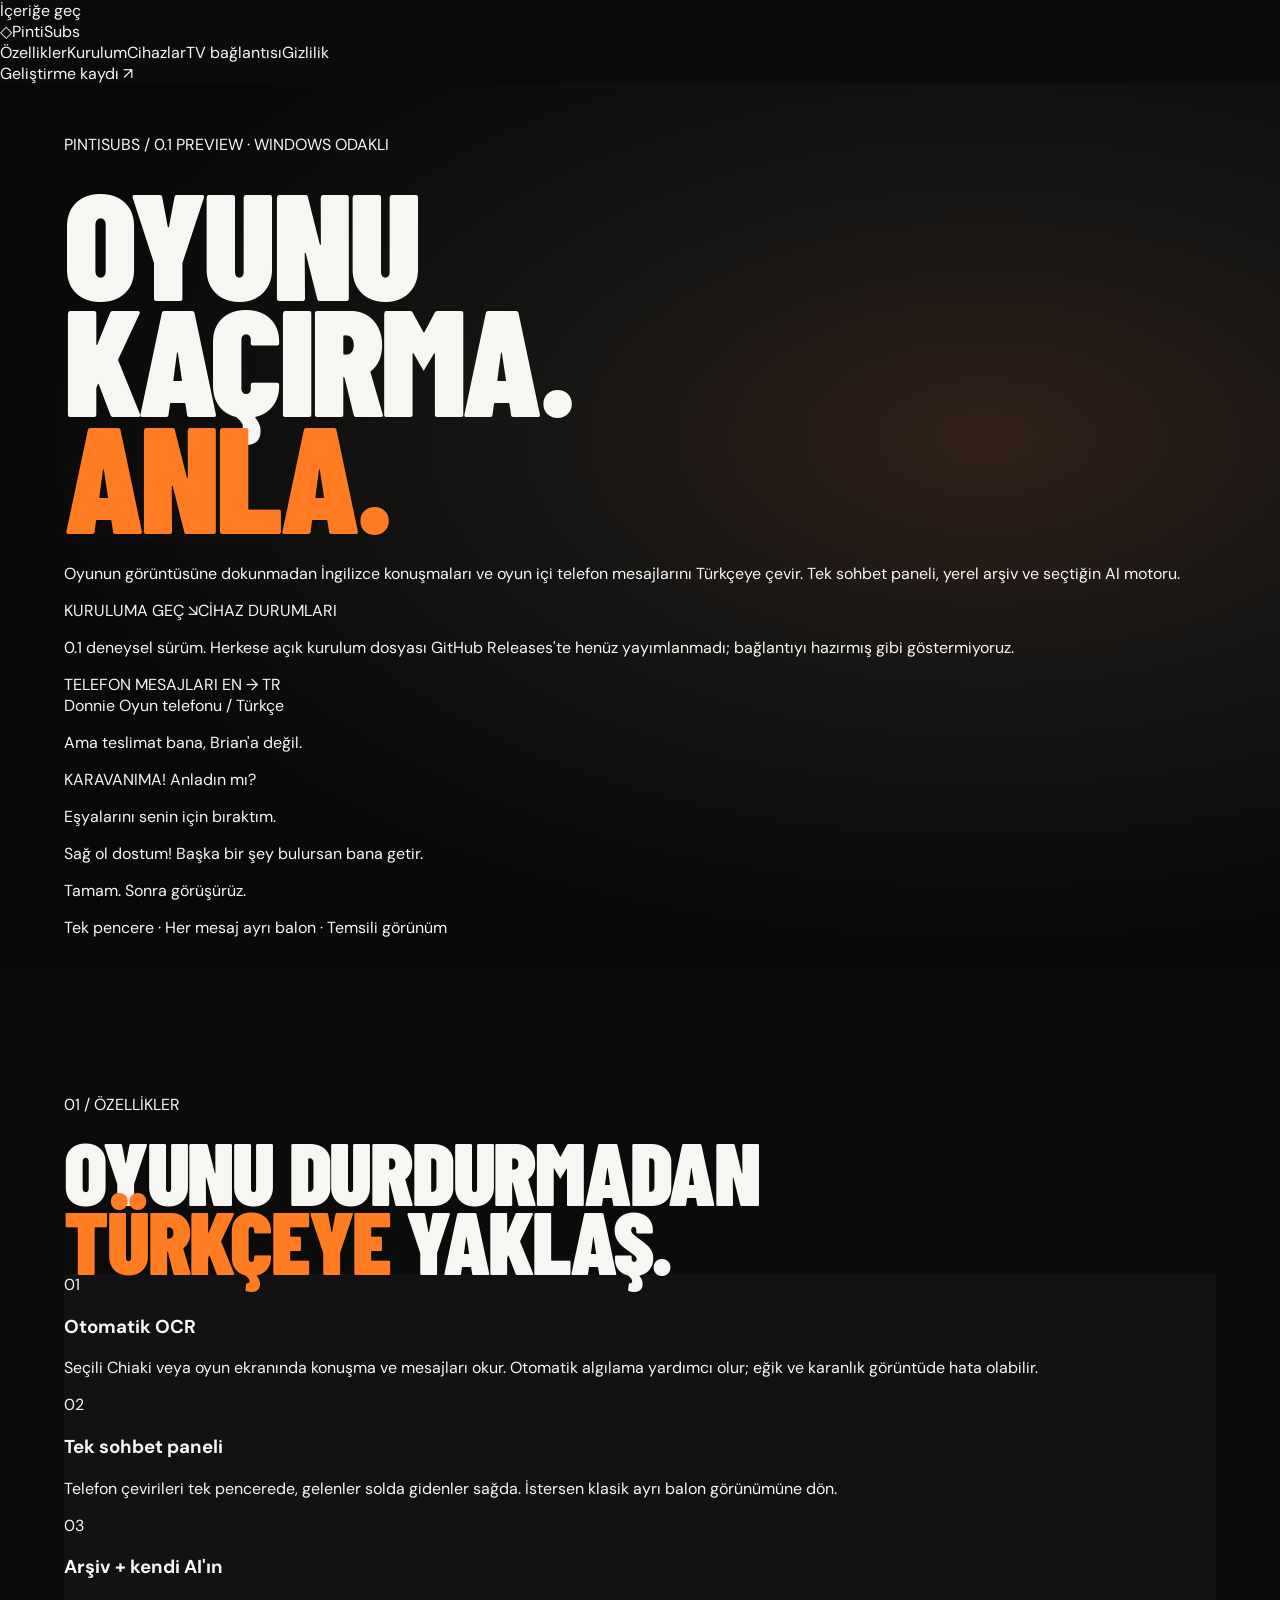
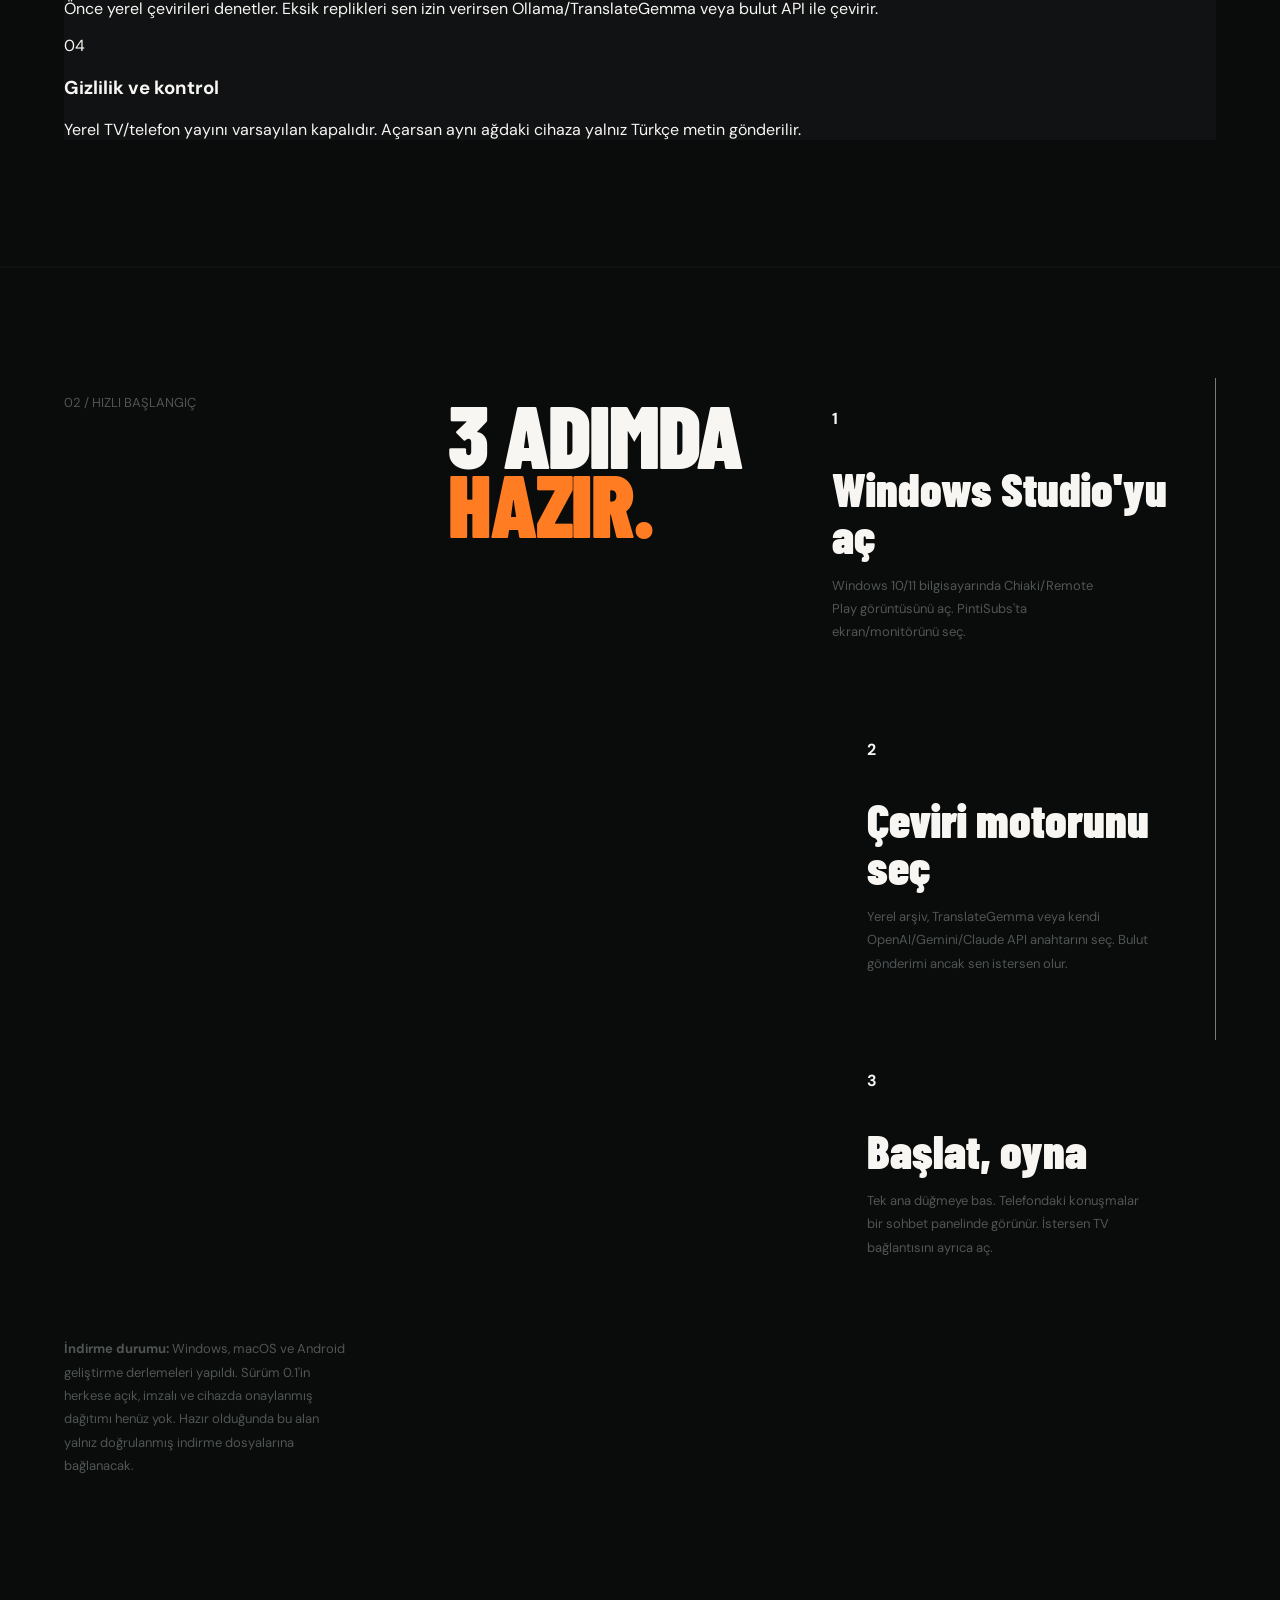
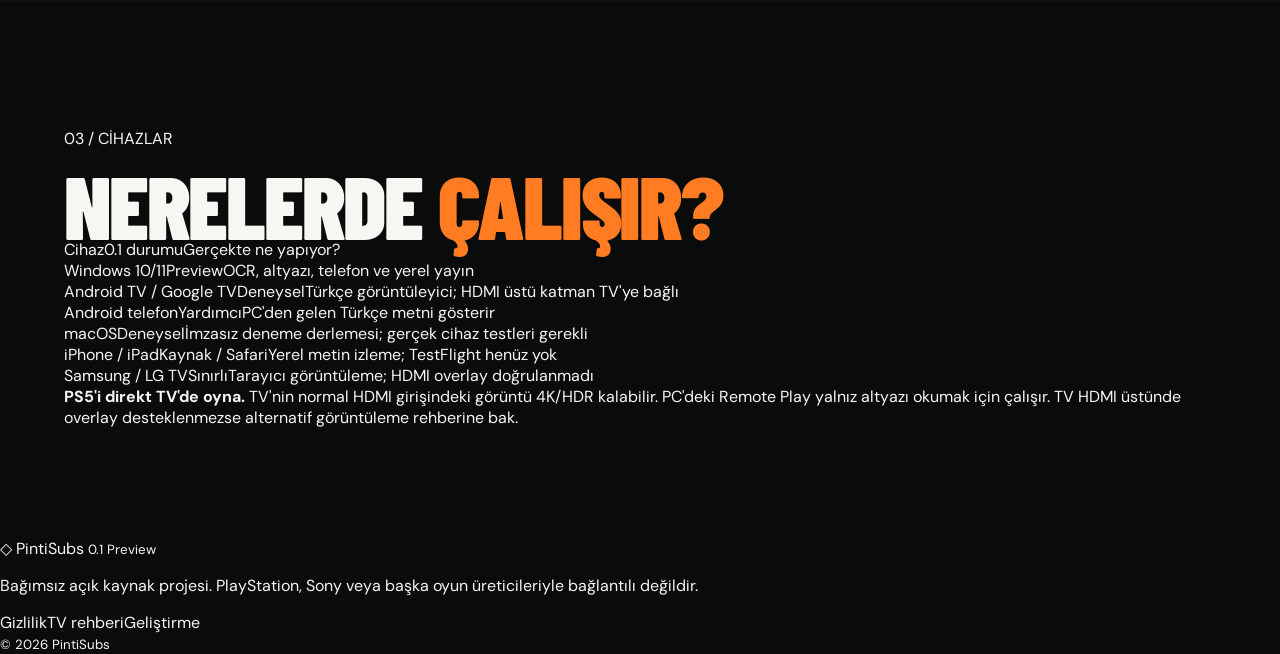
==== commit 3680527b: "site(0.1): single focused Preview landing page; remove premature feature/download claims" ====
--- a/index.html
+++ b/index.html
@@ -1,33 +1,80 @@
 <!doctype html>
 <html lang="tr">
 <head>
-<meta charset="utf-8"><meta name="viewport" content="width=device-width,initial-scale=1"><meta name="theme-color" content="#0b0b0a">
-<meta name="description" content="PintiSubs: Windows oyunlarında konuşmaları, görevleri ve oyun içi telefon bildirimlerini canlı Türkçeye çeviren bağımsız araç.">
-<meta property="og:title" content="PintiSubs — Oyunu anla. Akışı bozma."><meta property="og:description" content="Üç katmanlı oyun içi Türkçe çeviri. Yerel AI veya bulut. Tek tuşla başlat.">
-<title>PintiSubs — Oyunun dilini anla.</title>
-<link rel="icon" href="assets/mark.svg" type="image/svg+xml"><link rel="stylesheet" href="assets/site.css"><script src="assets/site.js" defer></script>
+<meta charset="utf-8">
+<meta name="viewport" content="width=device-width,initial-scale=1">
+<meta name="theme-color" content="#0b0d10">
+<meta name="description" content="PintiSubs 0.1 Preview: PS5, Chiaki ve Windows oyunlarında Türkçe diyalog, telefon mesajları ve isteğe bağlı yerel çeviri görüntüleyici.">
+<meta property="og:title" content="PintiSubs 0.1 — Oyunun dilini anla.">
+<meta property="og:description" content="Windows oyun altyazısı ve telefon mesajları Türkçe. Android TV HDMI üstü katman deneysel. Ücretsiz önizleme.">
+<title>PintiSubs 0.1 | Oyunun dilini anla</title>
+<link rel="icon" type="image/svg+xml" href="assets/mark.svg">
+<link rel="stylesheet" href="assets/site.css">
+<link rel="canonical" href="https://pinticrm.github.io/pintisubs-site/">
 </head>
 <body>
-<div class="ticker" aria-label="Ürün durumu"><span class="ticker-dot"></span><span>BAĞIMSIZ · AÇIK GELİŞTİRME</span><span class="ticker-divider">/</span><span>WINDOWS ÖNİZLEMESİ</span><span class="ticker-right">OYUN SENİN. KELİMELER DE.</span></div>
-<header class="masthead" id="top"><a class="wordmark" href="./" aria-label="PintiSubs ana sayfa"><span class="logo-glyph">P<span>:</span></span><span>PINTI<span>SUBS</span></span></a>
-<nav class="nav" aria-label="Ana menü"><a href="#nasil">Nasıl çalışır?</a><a href="#ozellik">Özellikler</a><a href="eslestir/">Telefon eşleştir</a><a class="nav-link-release" href="https://github.com/pinticrm/pintisubs-site/releases">Windows'u indir <span aria-hidden="true">↗</span></a></nav><button class="menu-toggle" aria-expanded="false" aria-controls="mobile-nav" aria-label="Menüyü aç">☰</button></header>
-<nav id="mobile-nav" class="mobile-nav" aria-label="Mobil menü" hidden><a href="#nasil">Nasıl çalışır?</a><a href="#ozellik">Özellikler</a><a href="eslestir/">Telefon eşleştir</a><a href="https://github.com/pinticrm/pintisubs-site/releases">Windows'u indir</a></nav>
-<main>
-<section class="hero" aria-labelledby="hero-title">
-<div class="hero-grid" aria-hidden="true"></div>
-<div class="hero-topline"><span class="hero-serial">PS / 001 — GAME TRANSLATION TOOL</span><span class="hero-status"><i></i> WINDOWS İÇİN HAZIRLANIYOR</span></div>
-<div class="hero-copy"><span class="kicker"><span class="slash">//</span> DİYALOGU KAÇIRMA</span><h1 id="hero-title">OYUNUN<br><span class="text-outline">DİLİNİ</span><br><em>ANLA<span class="dot">.</span></em></h1><p class="hero-desc">Hikâyeyi kaçırmak zorunda değilsin. Konuşmalar, görevler ve oyun içi mesajlar — tek ekran, tek tuş, anında Türkçe.</p><div class="hero-actions"><a class="cta main-cta" href="https://github.com/pinticrm/pintisubs-site/releases">WINDOWS'U İNDİR <span aria-hidden="true">↗</span></a><a class="cta secondary-cta" href="#nasil">NASIL ÇALIŞIR? <span aria-hidden="true">↓</span></a></div><p class="preview-note">Geliştirme önizlemesi · Oyun dosyalarını değiştirmez · Son indirmeler GitHub Releases'te</p></div>
-<div class="hero-device" aria-label="PintiSubs oyun içi çeviri örneği"><div class="device-outer"><div class="device-header"><span class="device-led"></span><span>OYUN İÇİ / ÇEVİRİ ÖNİZLEMESİ</span><span>EN → TR</span></div><div class="device-scene"><div class="scene-grain"></div><div class="scene-horizon"></div><div class="scene-crosshair">+</div><div class="scene-caption original"><span>ENGLISH · DİYALOG</span><p>"You ever miss the army?"</p></div><div class="scene-caption translated"><span>ÇEVİRİ · TÜRKÇE</span><p>"Askerliği hiç özlüyor musun?"</p></div><div class="scene-objective"><i class="objective-check"></i><span>GÖREV: KARIM İLE KONUŞ</span></div><div class="scene-phone"><div class="phone-avatar">R</div><div><b>Raul</b><p>Sinfrontera National Bank'ta buluş. Orada ol.</p></div></div></div><div class="device-footer"><span><i></i> EKRAN ÜZERİ ÇEVİRİ</span><span>03 AKTİF ALAN</span></div></div><div class="device-behind" aria-hidden="true">PS/<br>2026</div></div>
-<div class="hero-bottom"><span class="scroll-cue">AŞAĞI KAYDIR <b>↓</b></span><span>01 — HER OYUNDA DAHA FAZLASINI ANLA</span></div>
-</section>
-<section class="strip" aria-label="PintiSubs temel özellikleri"><div><strong>03</strong><span>AYRI METİN ALANI</span></div><div><strong>01</strong><span>BAŞLAT / DURDUR</span></div><div><strong>00</strong><span>OYUN DOSYASI MÜDAHALESİ</span></div><div><strong>∞</strong><span>HİKÂYEYE ODAKLAN</span></div></section>
-<section class="section features" id="ozellik"><div class="section-heading"><div><span class="section-index">01 / NELERİ ÇEVİRİR?</span><h2>GÖRDÜĞÜNÜ<br><em>ANLARSIN.</em></h2></div><p>Tek bir altyazı kutusuna sıkışmadık. Oyun dünyasındaki farklı yazıları ayrı yakalayan, gereksiz taramaları azaltan bir sistem.</p></div>
-<div class="feature-grid"><article class="feature f-large"><span class="feature-no">01 — DİYALOG</span><div class="feature-art dialogue-art" aria-hidden="true"><p class="art-orig">You ever miss the army?</p><p class="art-tr">Askerliği hiç özlüyor musun?</p><span class="art-sub">ENGLISH → TÜRKÇE</span></div><div class="feature-foot"><h3>Konuşmalar.</h3><p>Karakterin ne söylediğini anında yakala.</p></div></article><article class="feature f-orange"><span class="feature-no">02 — HEDEFLER</span><div class="feature-art quest-art" aria-hidden="true"><span>◈ GÖREV GÜNCELLENDİ</span><strong>KARIM İLE<br>KONUŞ.</strong><span>HEDEF ANLAŞILDI ✓</span></div><div class="feature-foot"><h3>Görevler.</h3><p>Ne yapacağını bir bakışta gör.</p></div></article><article class="feature f-black"><span class="feature-no">03 — OYUN İÇİ MESAJLAR</span><div class="feature-art phone-art" aria-hidden="true"><div><b>Raul</b><span>●</span><p>Bankada buluşalım. Orada ol.</p></div></div><div class="feature-foot"><h3>Telefon / HUD.</h3><p>Oyun içi kartlar, bildirimler, kısa mesajlar.</p></div></article></div>
-</section>
-<section class="section how" id="nasil"><div class="section-heading"><div><span class="section-index">02 / BAŞLAMAK İÇİN</span><h2>ÜÇ ADIM.<br><em>DAHA FAZLASI YOK.</em></h2></div><p>Teknik ayarlarla uğraşmak istemiyorsan başlangıç ekranındaki yönlendirmeleri izle. İstersen yerel AI, istersen bulut çevirisi.</p></div><div class="steps"><article><span class="step-number">01<span>↗</span></span><h3>Yükle.</h3><p>Windows önizlemesini indir. Uygulamayı ilk kez açtığında kurulumu tamamla.</p></article><article><span class="step-number">02<span>↗</span></span><h3>Seç.</h3><p>Oyun ekranını ve çevrilecek alanları belirle. Kullanacağın çeviri motorunu seç.</p></article><article><span class="step-number">03<span>↗</span></span><h3>Oyna.</h3><p>Tek düğmeyle çeviriyi başlat, geri dön ve hikâyenin tadını çıkar.</p></article></div></section>
-<section class="section engine"><div class="engine-inner"><div class="engine-copy"><span class="section-index">03 / KONTROL SENDE</span><h2>YERELDE<br><em>GÜÇLÜ.</em></h2><p>Ollama ve LM Studio ile cihazında çalış. İstersen DeepL, Google veya bulut AI sağlayıcısı seç. Servislerin kullanımı ve ücretleri seçimine bağlıdır.</p><a href="#indir" class="text-link">WINDOWS SÜRÜMÜ <span>↗</span></a></div><div class="engine-tiles"><div><span class="tile-icon">⌁</span><strong>YEREL AI</strong><small>Özel metin bilgisayarında kalabilir.</small></div><div><span class="tile-icon">⇄</span><strong>FARKLI SAĞLAYICILAR</strong><small>Yapılandırmana uygun motoru kullan.</small></div><div><span class="tile-icon">⊞</span><strong>ONAYLI GÜNCELLEMELER</strong><small>Arşiv düzeltmeleri indirilir; kişisel konuşmalar otomatik gönderilmez.</small></div><div class="tile-accent">HİKÂYE<br>DEVAM<br>ETSİN<span>.</span></div></div></div></section>
-<section class="section pairing" id="telefon"><div class="pairing-inner"><span class="section-index">04 / TELEFONUNU BAĞLA</span><div class="pairing-text"><div><h2>KODU GİR.<br><em>HEPSİ BU.</em></h2><p>Üyelik, şifre veya uzun form yok. Masaüstünde oluşan sekiz haneli kodla yalnız sürüm duyuruları için telefonunu bağla. Oyun içi mesajların telefona gönderilmez.</p><a href="eslestir/" class="cta pair-cta">TELEFONU EŞLEŞTİR <span aria-hidden="true">↗</span></a></div><div class="pairing-digits" aria-label="Sekiz haneli kod örneği"><span>2</span><span>8</span><span>0</span><span>6</span><i></i><span>4</span><span>1</span><span>9</span><span>5</span><small>TEK KULLANIMLIK · 05:00</small></div></div></div></section>
-<section class="section download" id="indir"><span class="section-index">05 / HAZIR MISIN?</span><div class="download-row"><div><h2>OYUNA<br><em>GERİ DÖN.</em></h2><p>Windows için yayınlanan en güncel önizlemeye GitHub Releases üzerinden ulaş. Beta olduğu için önce küçük bir test yapmanı öneriyoruz.</p></div><a class="download-ring" href="https://github.com/pinticrm/pintisubs-site/releases" aria-label="En güncel Windows sürümünü indir"><span>WINDOWS<br>ÖNİZLEMESİNİ<br>İNDİR</span><strong>↗</strong></a></div></section>
+<a class="skip" href="#main">İçeriğe geç</a>
+<header class="topbar">
+ <a class="brand" href="./" aria-label="PintiSubs ana sayfa"><span class="glyph">◇</span><span>Pinti<span class="accent">Subs</span></span></a>
+ <nav aria-label="Ana menü"><a href="#ozellikler">Özellikler</a><a href="#kurulum">Kurulum</a><a href="#cihazlar">Cihazlar</a><a href="eslestir/">TV bağlantısı</a><a href="privacy.html">Gizlilik</a></nav>
+ <a class="tiny-link" href="https://github.com/pinticrm/pintisubs/pull/15">Geliştirme kaydı ↗</a>
+</header>
+<main id="main">
+ <section class="hero">
+ <div class="glow" aria-hidden="true"></div>
+ <div class="hero-main">
+ <p class="eyebrow"><span class="dot"></span> PINTISUBS / 0.1 PREVIEW <span class="divider">·</span> WINDOWS ODAKLI</p>
+ <h1>OYUNU<br>KAÇIRMA.<br><em>ANLA.</em></h1>
+ <p class="subtitle">Oyunun görüntüsüne dokunmadan İngilizce konuşmaları ve oyun içi telefon mesajlarını Türkçeye çevir. Tek sohbet paneli, yerel arşiv ve seçtiğin AI motoru.</p>
+ <div class="actions"><a class="primary" href="#kurulum">KURULUMA GEÇ <span aria-hidden="true">↘</span></a><a class="outline" href="#cihazlar">CİHAZ DURUMLARI</a></div>
+ <p class="note">0.1 deneysel sürüm. Herkese açık kurulum dosyası GitHub Releases'te henüz yayımlanmadı; bağlantıyı hazırmış gibi göstermiyoruz.</p>
+ </div>
+ <div class="preview" aria-label="Örnek çeviri sohbet paneli">
+  <div class="preview-head"><span class="live"></span> TELEFON MESAJLARI <span class="head-right">EN → TR</span></div>
+  <div class="preview-body">
+   <div class="contact">Donnie <span>Oyun telefonu / Türkçe</span></div>
+   <p class="bubble">Ama teslimat bana, Brian'a değil.</p>
+   <p class="bubble">KARAVANIMA! Anladın mı?</p>
+   <p class="bubble outgoing">Eşyalarını senin için bıraktım.</p>
+   <p class="bubble">Sağ ol dostum! Başka bir şey bulursan bana getir.</p>
+   <p class="bubble outgoing">Tamam. Sonra görüşürüz.</p>
+  </div>
+  <div class="preview-foot">Tek pencere · Her mesaj ayrı balon · Temsili görünüm</div>
+ </div>
+ </section>
+
+ <section class="section" id="ozellikler">
+ <p class="eyebrow">01 / ÖZELLİKLER</p><h2>OYUNU DURDURMADAN<br><em>TÜRKÇEYE</em> YAKLAŞ.</h2>
+ <div class="features">
+  <article><span>01</span><h3>Otomatik OCR</h3><p>Seçili Chiaki veya oyun ekranında konuşma ve mesajları okur. Otomatik algılama yardımcı olur; eğik ve karanlık görüntüde hata olabilir.</p></article>
+  <article><span>02</span><h3>Tek sohbet paneli</h3><p>Telefon çevirileri tek pencerede, gelenler solda gidenler sağda. İstersen klasik ayrı balon görünümüne dön.</p></article>
+  <article><span>03</span><h3>Arşiv + kendi AI'ın</h3><p>Önce yerel çevirileri denetler. Eksik replikleri sen izin verirsen Ollama/TranslateGemma veya bulut API ile çevirir.</p></article>
+  <article><span>04</span><h3>Gizlilik ve kontrol</h3><p>Yerel TV/telefon yayını varsayılan kapalıdır. Açarsan aynı ağdaki cihaza yalnız Türkçe metin gönderilir.</p></article>
+ </div></section>
+
+ <section class="section steps" id="kurulum">
+ <p class="eyebrow">02 / HIZLI BAŞLANGIÇ</p><h2>3 ADIMDA <em>HAZIR.</em></h2>
+ <div class="steps-grid">
+ <article><b>1</b><h3>Windows Studio'yu aç</h3><p>Windows 10/11 bilgisayarında Chiaki/Remote Play görüntüsünü aç. PintiSubs'ta ekran/monitörünü seç.</p></article>
+ <article><b>2</b><h3>Çeviri motorunu seç</h3><p>Yerel arşiv, TranslateGemma veya kendi OpenAI/Gemini/Claude API anahtarını seç. Bulut gönderimi ancak sen istersen olur.</p></article>
+ <article><b>3</b><h3>Başlat, oyna</h3><p>Tek ana düğmeye bas. Telefondaki konuşmalar bir sohbet panelinde görünür. İstersen TV bağlantısını ayrıca aç.</p></article>
+ </div>
+ <p class="info"><strong>İndirme durumu:</strong> Windows, macOS ve Android geliştirme derlemeleri yapıldı. Sürüm 0.1'in herkese açık, imzalı ve cihazda onaylanmış dağıtımı henüz yok. Hazır olduğunda bu alan yalnız doğrulanmış indirme dosyalarına bağlanacak.</p>
+ </section>
+
+ <section class="section" id="cihazlar">
+ <p class="eyebrow">03 / CİHAZLAR</p><h2>NERELERDE <em>ÇALIŞIR?</em></h2>
+ <div class="device-table" role="table" aria-label="Cihaz destek durumu">
+ <div role="row" class="table-heading"><span role="columnheader">Cihaz</span><span role="columnheader">0.1 durumu</span><span role="columnheader">Gerçekte ne yapıyor?</span></div>
+ <div role="row"><span role="cell">Windows 10/11</span><span role="cell" class="accent">Preview</span><span role="cell">OCR, altyazı, telefon ve yerel yayın</span></div>
+ <div role="row"><span role="cell">Android TV / Google TV</span><span role="cell">Deneysel</span><span role="cell">Türkçe görüntüleyici; HDMI üstü katman TV'ye bağlı</span></div>
+ <div role="row"><span role="cell">Android telefon</span><span role="cell">Yardımcı</span><span role="cell">PC'den gelen Türkçe metni gösterir</span></div>
+ <div role="row"><span role="cell">macOS</span><span role="cell">Deneysel</span><span role="cell">İmzasız deneme derlemesi; gerçek cihaz testleri gerekli</span></div>
+ <div role="row"><span role="cell">iPhone / iPad</span><span role="cell">Kaynak / Safari</span><span role="cell">Yerel metin izleme; TestFlight henüz yok</span></div>
+ <div role="row"><span role="cell">Samsung / LG TV</span><span role="cell">Sınırlı</span><span role="cell">Tarayıcı görüntüleme; HDMI overlay doğrulanmadı</span></div>
+ </div>
+ <div class="callout"><strong>PS5'i direkt TV'de oyna.</strong> TV'nin normal HDMI girişindeki görüntü 4K/HDR kalabilir. PC'deki Remote Play yalnız altyazı okumak için çalışır. TV HDMI üstünde overlay desteklenmezse <a href="eslestir/">alternatif görüntüleme rehberine</a> bak.</div>
+ </section>
 </main>
-<footer class="footer"><div class="footer-upper"><a class="wordmark" href="#top"><span class="logo-glyph">P<span>:</span></span><span>PINTI<span>SUBS</span></span></a><p>Hikâyeyi kaçırma.</p></div><div class="footer-lower"><span>© 2026 PINTISUBS / BAĞIMSIZ PROJE</span><nav aria-label="Alt menü"><a href="eslestir/">Telefon eşleştirme</a><a href="privacy.html">Gizlilik</a><a href="https://github.com/pinticrm/pintisubs-site/releases">Sürümler</a></nav><span>HERHANGİ BİR OYUN YAYINCISIYLA RESMÎ BAĞLANTISI YOKTUR.</span></div></footer>
+<footer><div class="footer-brand">◇ Pinti<span>Subs</span> <small>0.1 Preview</small></div><p>Bağımsız açık kaynak projesi. PlayStation, Sony veya başka oyun üreticileriyle bağlantılı değildir.</p><div><a href="privacy.html">Gizlilik</a><a href="eslestir/">TV rehberi</a><a href="https://github.com/pinticrm/pintisubs/pull/15">Geliştirme</a></div><small>© 2026 PintiSubs</small></footer>
 </body></html>
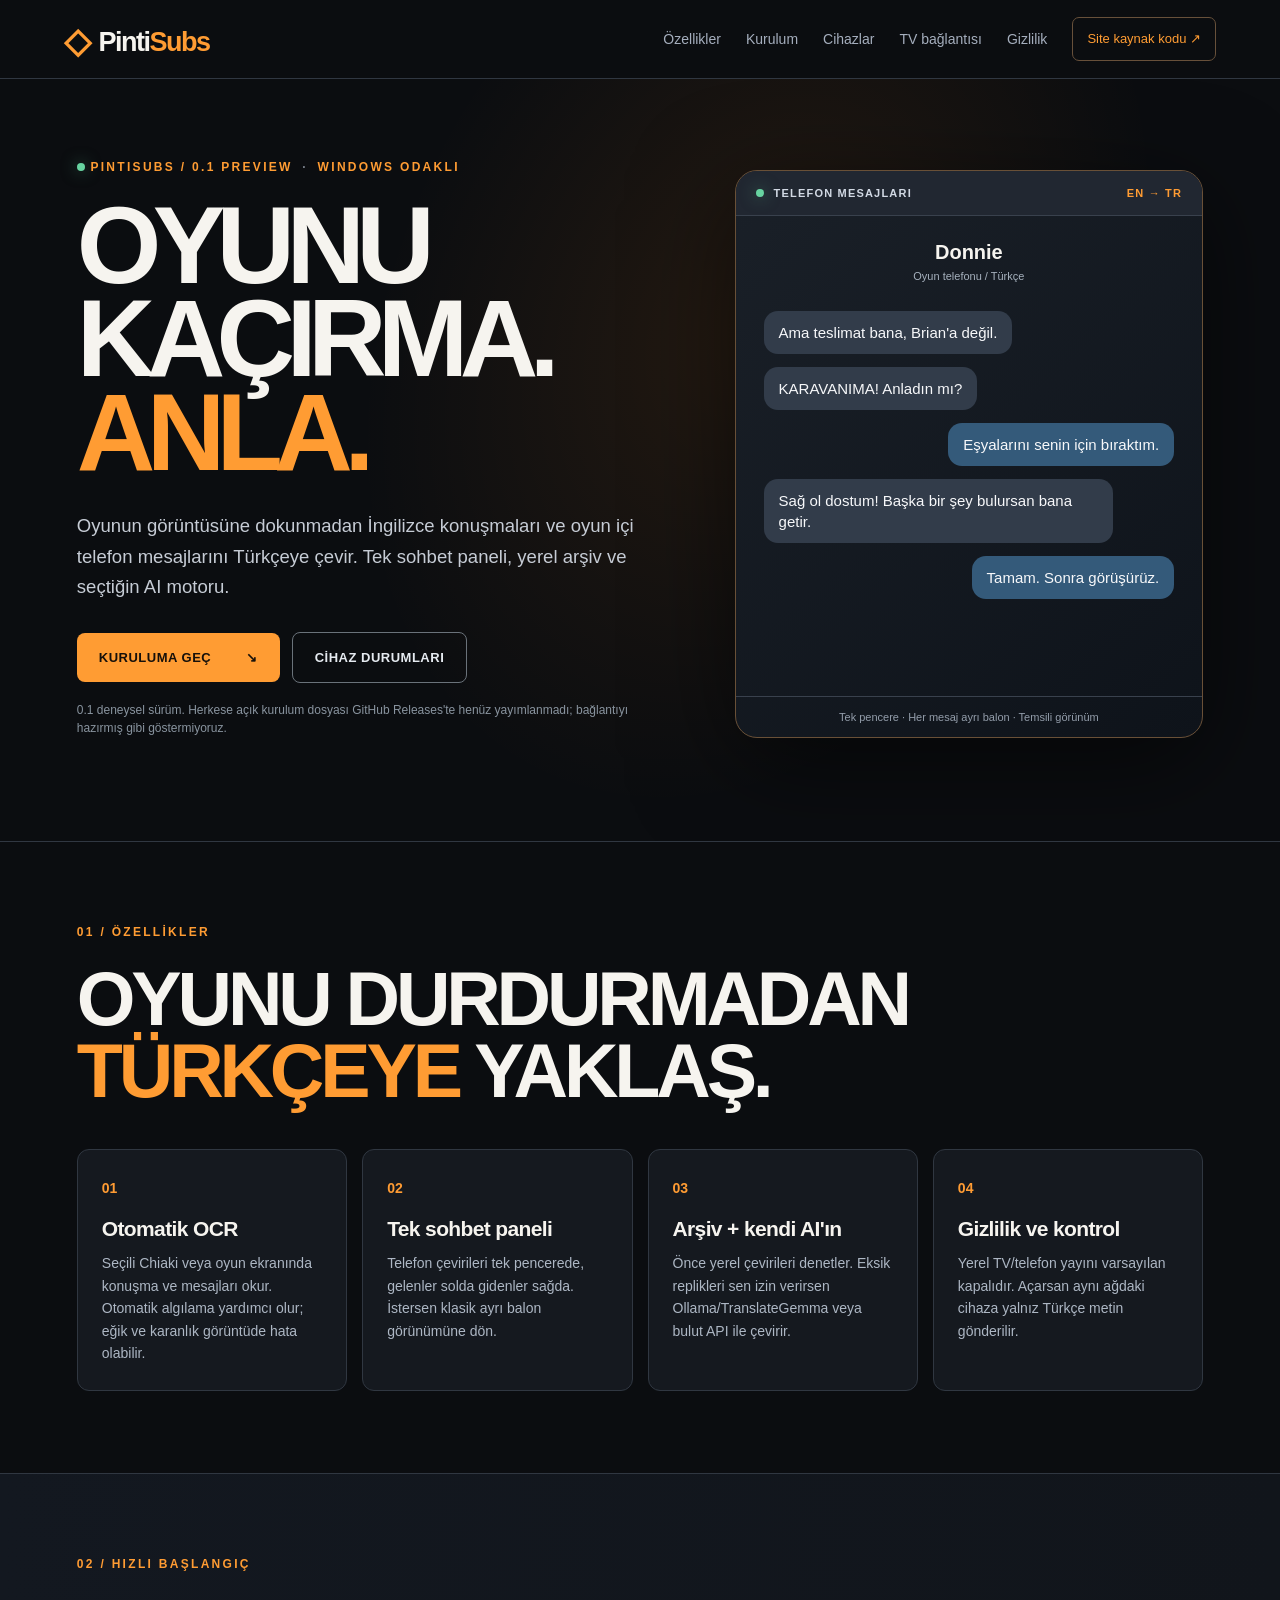
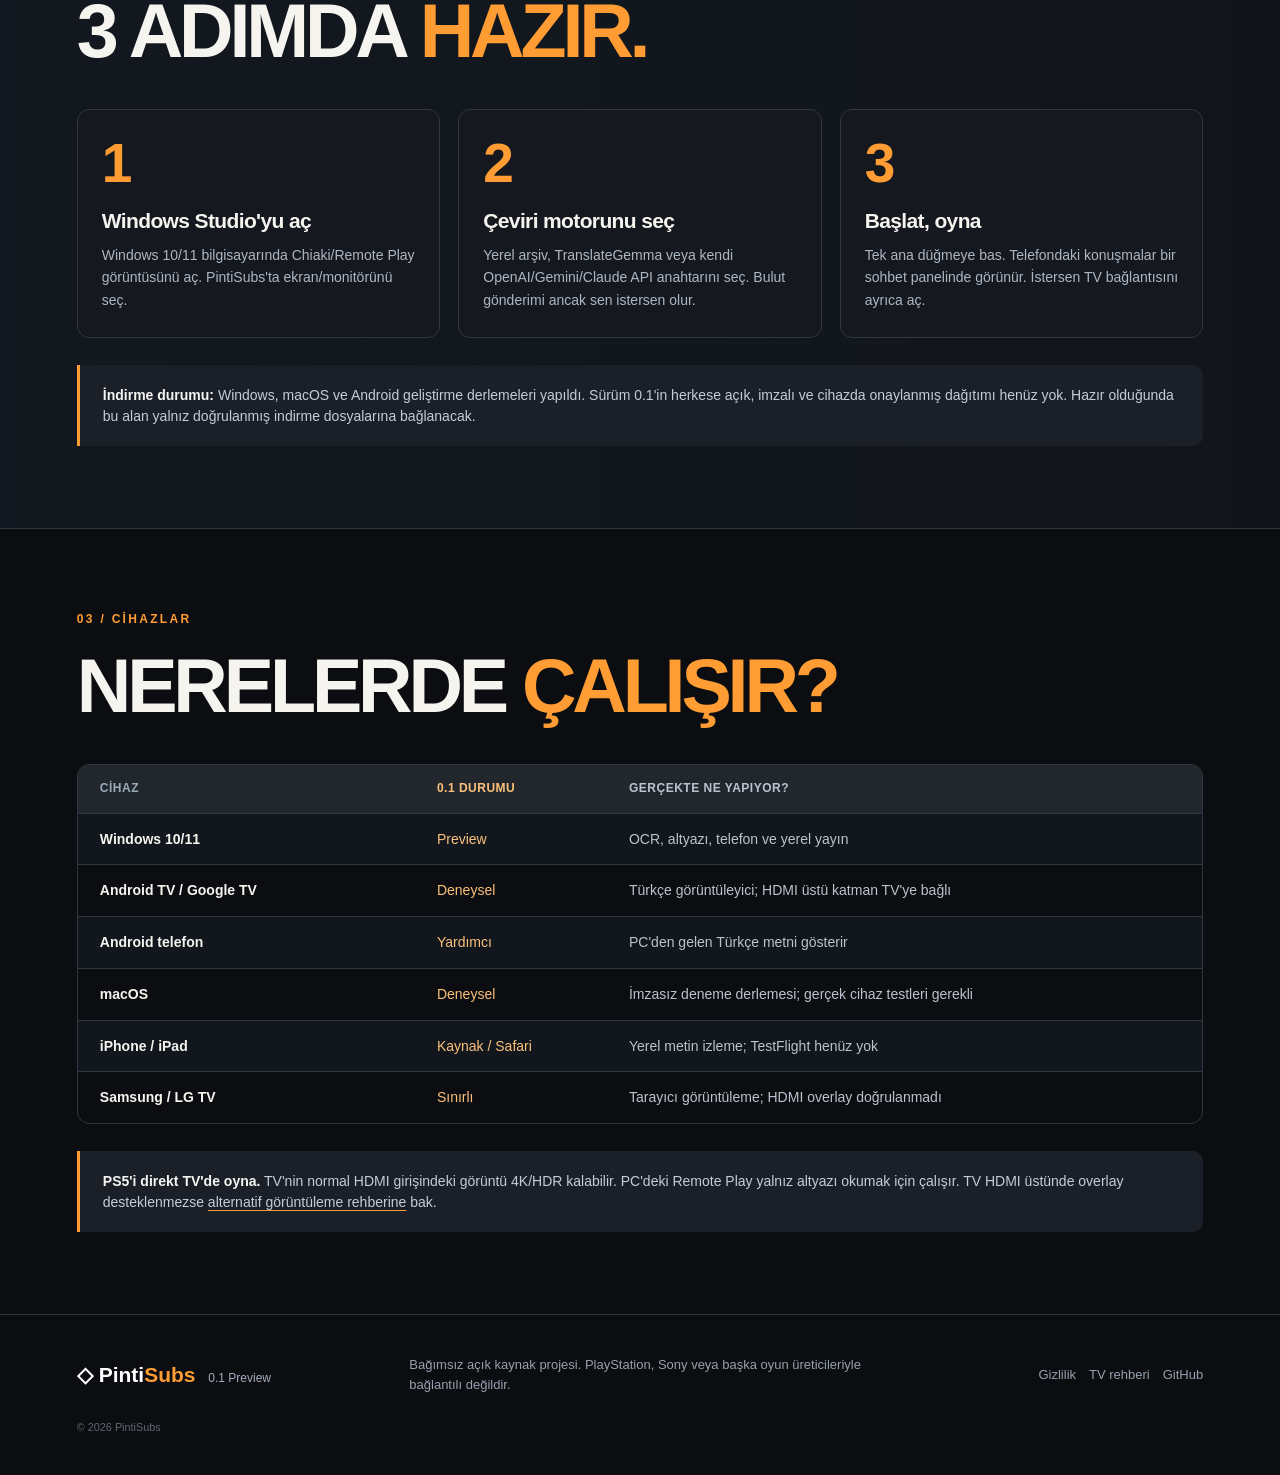
==== commit 617ae526: "site(0.1): public navigation must not lead to private repository/404" ====
--- a/index.html
+++ b/index.html
@@ -17,7 +17,7 @@
 <header class="topbar">
  <a class="brand" href="./" aria-label="PintiSubs ana sayfa"><span class="glyph">◇</span><span>Pinti<span class="accent">Subs</span></span></a>
  <nav aria-label="Ana menü"><a href="#ozellikler">Özellikler</a><a href="#kurulum">Kurulum</a><a href="#cihazlar">Cihazlar</a><a href="eslestir/">TV bağlantısı</a><a href="privacy.html">Gizlilik</a></nav>
- <a class="tiny-link" href="https://github.com/pinticrm/pintisubs/pull/15">Geliştirme kaydı ↗</a>
+ <a class="tiny-link" href="https://github.com/pinticrm/pintisubs-site">Site kaynak kodu ↗</a>
 </header>
 <main id="main">
  <section class="hero">
@@ -76,5 +76,5 @@
  <div class="callout"><strong>PS5'i direkt TV'de oyna.</strong> TV'nin normal HDMI girişindeki görüntü 4K/HDR kalabilir. PC'deki Remote Play yalnız altyazı okumak için çalışır. TV HDMI üstünde overlay desteklenmezse <a href="eslestir/">alternatif görüntüleme rehberine</a> bak.</div>
  </section>
 </main>
-<footer><div class="footer-brand">◇ Pinti<span>Subs</span> <small>0.1 Preview</small></div><p>Bağımsız açık kaynak projesi. PlayStation, Sony veya başka oyun üreticileriyle bağlantılı değildir.</p><div><a href="privacy.html">Gizlilik</a><a href="eslestir/">TV rehberi</a><a href="https://github.com/pinticrm/pintisubs/pull/15">Geliştirme</a></div><small>© 2026 PintiSubs</small></footer>
+<footer><div class="footer-brand">◇ Pinti<span>Subs</span> <small>0.1 Preview</small></div><p>Bağımsız açık kaynak projesi. PlayStation, Sony veya başka oyun üreticileriyle bağlantılı değildir.</p><div><a href="privacy.html">Gizlilik</a><a href="eslestir/">TV rehberi</a><a href="https://github.com/pinticrm/pintisubs-site">GitHub</a></div><small>© 2026 PintiSubs</small></footer>
 </body></html>
--- a/assets/site.css
+++ b/assets/site.css
@@ -1,8 +1,3 @@
-@import url('https://fonts.googleapis.com/css2?family=Barlow+Condensed:wght@500;600;700;800;900&family=DM+Sans:wght@400;500;600;700;800&display=swap');
-:root{--ink:#0a0b0b;--dark:#101113;--soft:#1b1d1e;--line:#343638;--paper:#e9e7df;--muted:#969b9e;--orange:#ff7c23;--orange2:#ffa347;--white:#f7f6f2;--max:1500px}*{box-sizing:border-box}html{scroll-behavior:smooth}body{margin:0;background:var(--ink);color:var(--white);font-family:'DM Sans','Segoe UI',sans-serif;-webkit-font-smoothing:antialiased}::selection{background:var(--orange);color:var(--ink)}a{text-decoration:none;color:inherit}button{font:inherit}a:focus-visible,button:focus-visible,input:focus-visible{outline:3px solid #ffbb60;outline-offset:3px}[hidden]{display:none!important}.ticker{height:34px;background:var(--orange);color:#18110e;display:flex;align-items:center;gap:15px;padding:0 clamp(20px,5vw,75px);font-size:10px;font-weight:800;letter-spacing:.16em}.ticker-dot{width:7px;height:7px;background:#16110d;border-radius:50%}.ticker-right{margin-left:auto}.ticker-divider{opacity:.45}.masthead{height:82px;display:flex;align-items:center;justify-content:space-between;padding:0 clamp(20px,5vw,75px);border-bottom:1px solid #ffffff26;position:relative;z-index:20;background:#0a0b0be8}.wordmark{display:inline-flex;align-items:center;gap:10px;font-size:23px;font-weight:800;letter-spacing:-.07em}.wordmark>span:last-child>span{color:var(--orange)}.logo-glyph{width:40px;height:40px;display:inline-grid;place-items:center;font-family:'Barlow Condensed',sans-serif;font-size:31px;font-weight:900;letter-spacing:-.07em;background:var(--orange);color:#111;border-radius:2px;transform:skew(-5deg)}.logo-glyph span{color:#fcfcfc;margin-left:-6px}.nav{display:flex;align-items:center;gap:34px}.nav a{font-size:12px;font-weight:700;color:#d2d3d2;transition:color .2s}.nav a:hover{color:var(--orange)}.nav .nav-link-release{background:var(--orange);color:#0d0d0c;padding:15px 19px;border:1px solid var(--orange);text-transform:uppercase;letter-spacing:.02em}.nav .nav-link-release:hover{background:transparent;color:var(--orange)}.nav-link-release span{padding-left:14px}.menu-toggle{display:none;color:var(--white);background:none;border:1px solid #555;padding:8px 12px;font-size:22px}.mobile-nav{background:#111;position:absolute;z-index:19;right:0;left:0;top:116px;padding:20px 5vw;display:grid;gap:19px;box-shadow:0 20px 50px #0008}.mobile-nav a{font-size:17px;font-weight:700}.hero{min-height:785px;overflow:hidden;padding:34px clamp(20px,5vw,75px) 30px;background:radial-gradient(ellipse at 77% 40%,#312018 0%,#151514 34%,#090909 70%);position:relative}.hero-grid{position:absolute;inset:0;opacity:.13;background-image:linear-gradient(90deg,#e1dbd51b 1px,transparent 1px),linear-gradient(#e1dbd519 1px,transparent 1px);background-size:55px 55px;mask-image:linear-gradient(to right,transparent,#000 40%,#000)}.hero-topline,.hero-bottom{display:flex;justify-content:space-between;position:relative;z-index:2;letter-spacing:.16em;font-size:10px;font-weight:700;color:#9fa09d}.hero-status{display:flex;align-items:center;gap:10px}.hero-status i{width:7px;height:7px;border-radius:50%;background:var(--orange);box-shadow:0 0 15px #f60}.hero-copy{position:relative;z-index:3;max-width:720px;padding-top:88px}.kicker,.section-index{color:var(--orange);letter-spacing:.17em;font-size:11px;font-weight:800}.slash{color:#fff;margin-right:9px}.hero h1,h2,.quest-art strong{font-family:'Barlow Condensed',Impact,'Arial Narrow',sans-serif;letter-spacing:-.025em;font-weight:900;line-height:.77}.hero h1{font-size:clamp(105px,11.8vw,192px);margin:28px 0 31px}.hero h1 em,.section h2 em{font-style:normal;color:var(--orange)}.text-outline{color:transparent;-webkit-text-stroke:2px #e7e5de}.dot{color:var(--white)}.hero-desc{max-width:490px;font-size:16px;line-height:1.85;color:#c3c5c5;margin:0 0 26px}.hero-actions{display:flex;gap:10px;flex-wrap:wrap}.cta{display:inline-flex;align-items:center;justify-content:space-between;gap:44px;min-width:220px;padding:17px 22px;font-size:11px;font-weight:900;letter-spacing:.075em;transition:transform .2s,background .2s}.cta:hover{transform:translateY(-3px)}.main-cta{background:var(--orange);color:#13100e}.main-cta:hover{background:var(--orange2)}.secondary-cta{border:1px solid #575858;color:var(--white);background:#111a}.secondary-cta:hover{background:#2b2b2b}.cta span{font-size:18px}.preview-note{color:#818380;font-size:10px;margin-top:15px;line-height:1.5}.hero-device{position:absolute;z-index:2;right:clamp(20px,5vw,75px);width:min(49%,660px);top:205px;transform:rotate(-2deg)}.device-outer{background:#111417;border:1px solid #4b4f4d;box-shadow:0 50px 100px #000a,0 0 60px #a34f2415;padding:8px}.device-header,.device-footer{display:flex;align-items:center;justify-content:space-between;gap:12px;padding:15px 17px;font-size:10px;color:#bfc5c7;letter-spacing:.12em;font-weight:700}.device-led{background:var(--orange);width:7px;height:7px;border-radius:50%;margin-right:8px;box-shadow:0 0 12px var(--orange)}.device-header>span:nth-child(2){margin-right:auto}.device-scene{height:355px;position:relative;overflow:hidden;background:radial-gradient(ellipse at 50% 70%,#6d4d36 0%,#283337 34%,#1c2326 68%,#12171b 95%)}.scene-grain{position:absolute;inset:-30%;opacity:.16;background:repeating-linear-gradient(134deg,transparent,transparent 18px,#fff3 19px,transparent 20px)}.scene-horizon{position:absolute;bottom:8%;width:120%;left:-10%;height:100px;border-radius:50% 50% 0 0;background:linear-gradient(140deg,#0c1519,#33231d);box-shadow:0 -30px 100px #ba653b43}.scene-crosshair{position:absolute;left:50%;top:25%;font-size:23px;font-weight:200;color:#c6c6c6;opacity:.4}.scene-caption{position:absolute;left:6%;right:6%;display:flex;align-items:center;justify-content:space-between;gap:12px;border:1px solid #ffffff35;padding:12px 15px;backdrop-filter:blur(9px)}.scene-caption span{font-size:9px;font-weight:800;letter-spacing:.1em;white-space:nowrap}.scene-caption p{margin:0;font-size:clamp(10px,1.05vw,15px);font-weight:800;text-align:right}.scene-caption.original{bottom:123px;background:#1119;color:#ccc}.scene-caption.translated{bottom:58px;background:#0a0d0de9;border-color:var(--orange);color:#fff}.scene-caption.translated span{color:var(--orange)}.scene-objective{position:absolute;left:6%;top:25px;display:flex;gap:9px;align-items:center;font-size:11px;font-weight:900;letter-spacing:.03em}.objective-check{width:9px;height:9px;border:2px solid var(--orange);transform:rotate(45deg)}.scene-phone{position:absolute;top:62px;right:6%;display:flex;gap:9px;align-items:center;background:#f0ede5;color:#121417;padding:12px;border-radius:4px;max-width:62%;box-shadow:0 8px 25px #0005}.phone-avatar{width:31px;height:31px;display:grid;place-items:center;border-radius:50%;background:#47413e;color:white;font-weight:800}.scene-phone b{font-size:11px}.scene-phone p{font-size:10px;line-height:1.35;margin:4px 0 0}.device-footer i{display:inline-block;width:6px;height:6px;border-radius:50%;background:#55c78c;margin-right:5px}.device-behind{position:absolute;z-index:-1;right:-36px;bottom:-80px;font:900 clamp(80px,10vw,155px)/.77 'Barlow Condensed';letter-spacing:-.08em;color:#a14f2836}.hero-bottom{margin-top:96px}.scroll-cue b{font-size:20px;color:var(--orange);margin-left:11px}.strip{display:grid;grid-template-columns:repeat(4,1fr);background:var(--orange);color:#14110e;padding:30px clamp(20px,5vw,75px);gap:10px}.strip>div{display:flex;flex-direction:column;gap:8px;border-right:1px solid #1117;padding:6px 25px}.strip>div:first-child{padding-left:0}.strip>div:last-child{border:0}.strip strong{font:900 53px/.8 'Barlow Condensed'}.strip span{font-size:10px;font-weight:800;letter-spacing:.09em}.section{padding:110px clamp(20px,5vw,75px)}.section-heading{display:flex;align-items:end;justify-content:space-between;gap:55px;margin-bottom:48px}.section h2{font-size:clamp(70px,7vw,116px);margin:21px 0 0}.section-heading>p{max-width:350px;font-size:14px;line-height:1.85;color:#a7a8a7;margin:0 0 5px}.features{background:#111214}.feature-grid{display:grid;grid-template-columns:1.14fr .93fr .93fr;gap:12px}.feature{border:1px solid #424247;min-height:460px;display:flex;flex-direction:column;padding:23px;overflow:hidden;background:#18191b}.feature-no{font-size:10px;font-weight:800;letter-spacing:.16em;color:#a7a7a6}.feature-art{flex:1;display:flex;justify-content:center;flex-direction:column;min-height:240px}.dialogue-art{padding:18px 0}.art-orig,.art-tr{font-family:'Barlow Condensed';font-weight:800;line-height:.95;letter-spacing:-.02em;margin:0}.art-orig{font-size:clamp(25px,2.8vw,50px);color:#85898e}.art-tr{font-size:clamp(34px,3.7vw,64px);color:#fff;margin-top:18px}.art-sub{display:block;font-size:10px;color:var(--orange);font-weight:700;letter-spacing:.15em;margin-top:24px}.f-orange{background:var(--orange);color:#15100c;border-color:var(--orange)}.f-orange .feature-no{color:#452411}.quest-art{gap:30px}.quest-art>span{font-weight:900;font-size:11px;letter-spacing:.08em}.quest-art strong{font-size:clamp(47px,5vw,90px)}.quest-art>span:last-child{border-top:1px solid #3a250f66;padding-top:17px}.f-black{background:#1d1d1d}.phone-art>div{background:#eee9de;color:#151313;border-radius:13px;padding:19px;transform:rotate(-4deg);box-shadow:8px 13px 0 #ff7c2322}.phone-art b{font-size:23px}.phone-art span{float:right;color:#28a6cb}.phone-art p{font-size:16px;line-height:1.45}.feature-foot h3{font:900 43px/.9 'Barlow Condensed';margin:0 0 11px}.feature-foot p{font-size:12px;color:#aaaead;margin:0;line-height:1.7}.f-orange .feature-foot p{color:#3b2b22}.how{background:#eae8e0;color:#0f1212}.how .section-index{color:#bd5016}.how .section-heading>p{color:#505456}.how h2 em{color:#e26924}.steps{display:grid;grid-template-columns:repeat(3,1fr);border-top:2px solid #0f1212;border-bottom:2px solid #0f1212}.steps article{padding:30px 35px 52px;border-right:1px solid #7a7b78}.steps article:first-child{padding-left:0}.steps article:last-child{border:0}.step-number{font:900 85px/.85 'Barlow Condensed';color:#e26924;display:flex;justify-content:space-between}.step-number span{font:400 40px/.8 'DM Sans';color:#1a1b1d}.steps h3{font:900 47px/1 'Barlow Condensed';margin:36px 0 15px}.steps p{font-size:13px;line-height:1.8;color:#505555;max-width:285px}.engine{background:#111214}.engine-inner{display:grid;grid-template-columns:.8fr 1.2fr;gap:7vw;align-items:center}.engine-copy>p{max-width:400px;font-size:14px;line-height:1.9;color:#aeb0b0}.text-link{color:var(--orange);font-weight:900;letter-spacing:.1em;font-size:12px;border-bottom:1px solid var(--orange);padding:10px 0;display:inline-block}.text-link span{padding-left:28px}.engine-tiles{display:grid;grid-template-columns:repeat(2,1fr);gap:9px}.engine-tiles>div{background:#212325;padding:23px;min-height:195px;display:flex;flex-direction:column;gap:12px}.engine-tiles strong{font-size:13px;letter-spacing:.02em}.engine-tiles small{color:#adb1b3;line-height:1.7;max-width:240px}.tile-icon{font-size:38px;color:var(--orange);font-weight:800}.engine-tiles .tile-accent{background:var(--orange);color:#1a120c;font:900 52px/.9 'Barlow Condensed';justify-content:center;letter-spacing:-.02em}.tile-accent span{color:#fff}.pairing{background:#171918}.pairing-inner{border-top:1px solid #67615c;padding-top:36px}.pairing-text{display:flex;justify-content:space-between;align-items:center;gap:50px}.pairing-text h2{margin:36px 0 25px}.pairing-text p{font-size:14px;line-height:1.9;color:#a9adac;max-width:480px}.pair-cta{margin-top:24px;background:var(--orange);color:#15110e}.pairing-digits{display:grid;grid-template-columns:repeat(4,58px) 20px repeat(4,58px);gap:7px;align-items:center}.pairing-digits>span{background:#272a2a;color:var(--white);font:900 65px 'Barlow Condensed';text-align:center;padding:18px 4px;border-bottom:3px solid var(--orange)}.pairing-digits>i{width:12px;height:3px;background:var(--orange)}.pairing-digits>small{grid-column:1/-1;text-align:center;margin-top:17px;font-size:10px;font-weight:800;letter-spacing:.14em;color:#bbb}.download{background:var(--orange);color:#13100e}.download .section-index{color:#503018}.download-row{display:flex;justify-content:space-between;gap:60px;align-items:center}.download h2{font-size:clamp(90px,12vw,180px)}.download h2 em{color:var(--white)}.download p{font-size:14px;line-height:1.9;max-width:490px}.download-ring{flex:none;width:260px;height:260px;border:2px solid #17120e;border-radius:50%;display:flex;align-items:center;justify-content:center;gap:18px;padding:25px;transform:rotate(10deg);transition:transform .3s,background .3s}.download-ring:hover{background:#111;color:var(--orange);transform:rotate(0)}.download-ring span{font-size:15px;line-height:1.55;font-weight:900}.download-ring strong{font-size:37px;align-self:flex-start}.footer{padding:50px clamp(20px,5vw,75px) 26px;background:#0b0c0c}.footer-upper{display:flex;justify-content:space-between;align-items:center;margin-bottom:60px}.footer-upper p{font:900 48px 'Barlow Condensed';color:#555;margin:0}.footer-lower{display:flex;justify-content:space-between;gap:20px;flex-wrap:wrap;border-top:1px solid #3b3f3f;padding-top:24px;color:#96999a;font-size:10px;font-weight:700;letter-spacing:.04em}.footer-lower nav{display:flex;gap:20px}.footer a:hover{color:var(--orange)}.reveal{opacity:0;transform:translateY(24px);transition:opacity .6s,transform .6s}.reveal-visible{opacity:1;transform:none}
-@media(max-width:1150px){.hero-device{width:48%;top:265px}.hero-copy{max-width:60%}.hero h1{font-size:clamp(91px,10.5vw,140px)}.scene-phone{max-width:77%}.pairing-digits{grid-template-columns:repeat(4,38px) 10px repeat(4,38px)}.pairing-digits>span{font-size:45px}.nav{gap:19px}.feature-grid{grid-template-columns:repeat(3,minmax(0,1fr))}.quest-art strong{font-size:clamp(43px,4vw,70px)}}
-@media(max-width:850px){.nav{display:none}.menu-toggle{display:block}.ticker-right{display:none}.hero{min-height:0}.hero-topline{font-size:9px}.hero-copy{padding-top:80px;max-width:none}.hero h1{font-size:clamp(104px,19vw,155px)}.hero-device{position:relative;width:94%;margin:65px auto 15px;top:auto;right:auto;transform:rotate(-1deg)}.hero-bottom{margin-top:35px}.strip{grid-template-columns:repeat(2,1fr)}.strip>div:nth-child(2){border:0}.section-heading{display:block}.section-heading>p{margin:25px 0 0}.feature-grid{grid-template-columns:1fr 1fr}.feature.f-large{grid-column:1/-1}.feature{min-height:390px}.engine-inner{grid-template-columns:1fr}.pairing-text{flex-direction:column;align-items:flex-start}.download h2{font-size:clamp(90px,16vw,150px)}.download-ring{width:200px;height:200px}}
-@media(max-width:550px){.ticker{height:30px;font-size:8px}.masthead{height:70px}.mobile-nav{top:100px}.wordmark{font-size:21px}.hero{padding-top:27px}.hero-serial{display:none}.hero-copy{padding-top:45px}.hero h1{font-size:clamp(80px,20vw,115px)}.hero-desc{font-size:14px}.cta{min-width:0;width:100%}.hero-device{width:99%;margin:50px auto 12px}.device-scene{height:290px}.scene-caption{left:3%;right:3%;padding:9px}.scene-caption span{font-size:7px}.scene-caption p{font-size:10px}.scene-phone{top:56px}.scene-phone p{font-size:9px}.scene-caption.original{bottom:106px}.scene-caption.translated{bottom:40px}.scene-objective{font-size:10px}.hero-bottom span:last-child{display:none}.strip strong{font-size:44px}.strip>div{padding:9px}.strip span{font-size:8px}.section{padding:75px 20px}.section h2{font-size:clamp(69px,13vw,90px)}.feature-grid{grid-template-columns:1fr}.feature.f-large{grid-column:auto}.feature{min-height:350px}.feature-art{min-height:200px}.art-orig{font-size:34px}.art-tr{font-size:45px}.quest-art strong{font-size:65px}.steps{grid-template-columns:1fr}.steps article{border-right:0;border-bottom:1px solid #999;padding:25px 0 30px}.steps article:last-child{border-bottom:0}.steps h3{margin:13px 0}.steps p{margin:0}.engine-tiles{grid-template-columns:1fr 1fr}.engine-tiles>div{padding:15px;min-height:170px}.engine-tiles .tile-accent{font-size:39px}.pairing-digits{grid-template-columns:repeat(4,31px) 8px repeat(4,31px);gap:5px;width:100%;justify-content:center}.pairing-digits>span{font-size:36px;padding:15px 0}.download-row{display:block}.download-ring{margin-top:40px}.footer-upper{display:block}.footer-upper p{font-size:30px;margin-top:19px}.footer-lower{flex-direction:column}}
-@media(prefers-reduced-motion:reduce){html{scroll-behavior:auto}.reveal{opacity:1;transform:none;transition:none}.download-ring,.cta{transition:none}}
-@media(max-width:550px){.device-behind{display:none}.pairing-digits{max-width:100%}.hero-device{max-width:100%}}
-@media(max-width:550px){.features .section-heading h2{font-size:52px;letter-spacing:-.04em}}+:root{--bg:#0b0d10;--panel:#15191f;--soft:#1d222a;--line:#303741;--ink:#f6f4ef;--secondary:#a5aebd;--accent:#ff9c33;--accent2:#fbc17b}*{box-sizing:border-box}html{scroll-behavior:smooth}body{margin:0;color:var(--ink);background:var(--bg);font-family:Inter,"Segoe UI",Arial,sans-serif;line-height:1.48;-webkit-font-smoothing:antialiased}a{color:inherit;text-decoration:none}a:focus-visible,button:focus-visible{outline:3px solid var(--accent);outline-offset:4px}.skip{position:absolute;left:-9999px;top:8px;z-index:999;padding:10px;background:#fff;color:#000}.skip:focus{left:8px}::selection{background:var(--accent);color:#000}em{font-style:normal;color:var(--accent)}.accent{color:var(--accent)}.topbar{display:flex;align-items:center;gap:25px;min-height:79px;padding:0 clamp(20px,5vw,90px);border-bottom:1px solid var(--line);position:relative;z-index:5;background:rgba(11,13,16,.95)}.brand{font-size:27px;font-weight:900;letter-spacing:-1.5px;white-space:nowrap}.glyph{display:inline-block;color:var(--accent);font-size:35px;transform:translateY(2px);margin-right:9px}.topbar nav{display:flex;gap:25px;margin-left:auto;font-size:14px;color:var(--secondary)}.topbar nav a:hover,.tiny-link:hover,footer a:hover{color:var(--accent)}.tiny-link{font-size:13px;color:var(--accent);border:1px solid #67503a;border-radius:7px;padding:11px 14px;white-space:nowrap}.hero{position:relative;overflow:hidden;display:grid;grid-template-columns:minmax(0,1.05fr) minmax(340px,.85fr);align-items:center;gap:7%;max-width:1570px;min-height:640px;margin:auto;padding:80px clamp(22px,6vw,105px) 92px}.glow{position:absolute;pointer-events:none;inset:-40% auto 0 28%;width:800px;height:1100px;transform:rotate(26deg);background:radial-gradient(ellipse at center,rgba(255,137,28,.105),transparent 65%)}.hero-main,.preview{position:relative;z-index:1}.eyebrow{letter-spacing:2.3px;font-size:12px;font-weight:800;color:var(--accent);margin:0 0 22px}.dot,.live{display:inline-block;width:8px;height:8px;border-radius:99px;background:#67d3a0;box-shadow:0 0 16px #67d3a080}.divider{color:#7c838e;padding:0 4px}.hero h1{font-size:clamp(66px,8.5vw,142px);font-weight:900;line-height:.86;letter-spacing:-.08em;margin:0 0 32px}.subtitle{font-size:clamp(16px,1.45vw,20px);color:#c6ccd5;max-width:650px;line-height:1.62}.actions{display:flex;align-items:center;flex-wrap:wrap;gap:12px;margin-top:30px}.primary,.outline{padding:15px 22px;display:inline-flex;gap:35px;justify-content:space-between;align-items:center;font-size:13px;font-weight:900;border-radius:8px;letter-spacing:.5px}.primary{background:var(--accent);color:#16100a}.primary:hover{background:#ffb352}.outline{border:1px solid #6a727a;color:#e5eaf0}.outline:hover{border-color:var(--accent)}.note{font-size:12px;color:#89949f;max-width:570px;margin-top:19px}.preview{background:linear-gradient(140deg,#1a2028,#0e131a);box-shadow:0 25px 100px #0008;border:1px solid #695037;border-radius:22px;overflow:hidden;min-width:0}.preview-head{display:flex;align-items:center;gap:10px;background:#212731;border-bottom:1px solid #39414d;padding:14px 20px;font-size:11px;font-weight:800;letter-spacing:1.2px;color:#d2d9e4}.head-right{margin-left:auto;color:var(--accent)}.preview-body{padding:22px 28px 35px;min-height:480px}.contact{text-align:center;font-weight:800;font-size:20px;margin-bottom:27px}.contact span{display:block;font-size:11px;font-weight:400;color:#a6b1bd}.bubble{display:block;background:#323c4a;padding:11px 15px;border-radius:14px;width:max-content;max-width:85%;margin:13px 0;line-height:1.4;color:#f7f8fa;font-size:15px;overflow-wrap:anywhere}.bubble.outgoing{margin-left:auto;background:#345a7a}.preview-foot{font-size:11px;padding:12px 20px;border-top:1px solid #39414d;color:#939daa;text-align:center}.section{padding:82px clamp(20px,6vw,105px);border-top:1px solid var(--line);max-width:1570px;margin:auto}.section h2{font-size:clamp(42px,5.9vw,92px);line-height:.95;letter-spacing:-.055em;margin:0 0 41px;font-weight:900}.features{display:grid;grid-template-columns:repeat(4,1fr);gap:15px}.features article,.steps-grid article{background:var(--panel);border:1px solid var(--line);padding:26px 24px;border-radius:12px}.features article span{font-size:14px;color:var(--accent);font-weight:800}.features h3,.steps-grid h3{font-size:21px;letter-spacing:-.03em;margin:14px 0 8px}.features p,.steps-grid p{color:#adb7c4;font-size:14px;line-height:1.6;margin:0}.steps{background:linear-gradient(90deg,#131820,#11151b)}.steps-grid{display:grid;grid-template-columns:repeat(3,1fr);gap:18px}.steps-grid b{font-size:55px;line-height:1;color:var(--accent)}.info,.callout{border-left:3px solid var(--accent);padding:20px 23px;background:#1b2028;border-radius:0 10px 10px 0;margin:27px 0 0;color:#c4ccd8;font-size:14px}.info strong,.callout strong{color:#f5f4f1}.callout a{text-decoration:underline;text-decoration-color:var(--accent);text-underline-offset:3px}.device-table{border:1px solid var(--line);border-radius:12px;overflow:hidden}.device-table>div{display:grid;grid-template-columns:1.1fr .6fr 1.9fr;border-top:1px solid var(--line);gap:18px;padding:15px 22px;font-size:14px;align-items:center}.device-table>div:first-child{border-top:0}.device-table .table-heading{font-weight:800;background:#22272e;color:#9babb9;letter-spacing:.5px;font-size:12px;text-transform:uppercase}.device-table>div:not(.table-heading):nth-child(even){background:#12171d}.device-table>div span:first-child{font-weight:800}.device-table>div span:nth-child(2){color:var(--accent2)}.device-table>div span:last-child{color:#bbc3ce}footer{max-width:1570px;margin:auto;padding:40px clamp(20px,6vw,105px);border-top:1px solid var(--line);color:#97a0ae;font-size:13px;display:grid;grid-template-columns:1fr 1.5fr 1fr;gap:25px;align-items:center}.footer-brand{font-size:21px;font-weight:900;color:#fff}.footer-brand span{color:var(--accent)}.footer-brand small{font-weight:400;color:#a3aebf;font-size:12px;margin-left:7px}footer>div:nth-last-child(2){display:flex;gap:13px;justify-content:flex-end}footer>small{grid-column:1/-1;color:#5f6874}footer p{margin:0}
+@media(max-width:1120px){.topbar nav{gap:13px}.topbar .tiny-link{display:none}.hero{gap:4%;padding-top:65px;min-height:600px}.features{grid-template-columns:repeat(2,1fr)}}
+@media(max-width:760px){.topbar{padding:12px 18px;min-height:60px;flex-wrap:wrap;gap:5px}.brand{font-size:22px}.glyph{font-size:28px}.topbar nav{order:3;width:100%;overflow-x:auto;gap:20px;white-space:nowrap;padding:8px 0;font-size:13px}.hero{grid-template-columns:1fr;gap:35px;padding:55px 20px 60px;min-height:auto}.hero h1{font-size:clamp(64px,15vw,102px)}.preview-body{min-height:375px;padding:20px}.subtitle{font-size:17px}.section{padding:63px 20px}.features,.steps-grid{grid-template-columns:1fr}.section h2{font-size:clamp(42px,11vw,65px)}.device-table>div{grid-template-columns:1fr 1fr;gap:5px 10px;font-size:13px;padding:14px}.device-table>div span:last-child{grid-column:1 / -1;font-size:12px}.device-table .table-heading span:last-child{display:none}footer{grid-template-columns:1fr;gap:15px}footer>div:nth-last-child(2){justify-content:flex-start}footer>small{grid-column:1}}@media(prefers-reduced-motion:reduce){html{scroll-behavior:auto}}
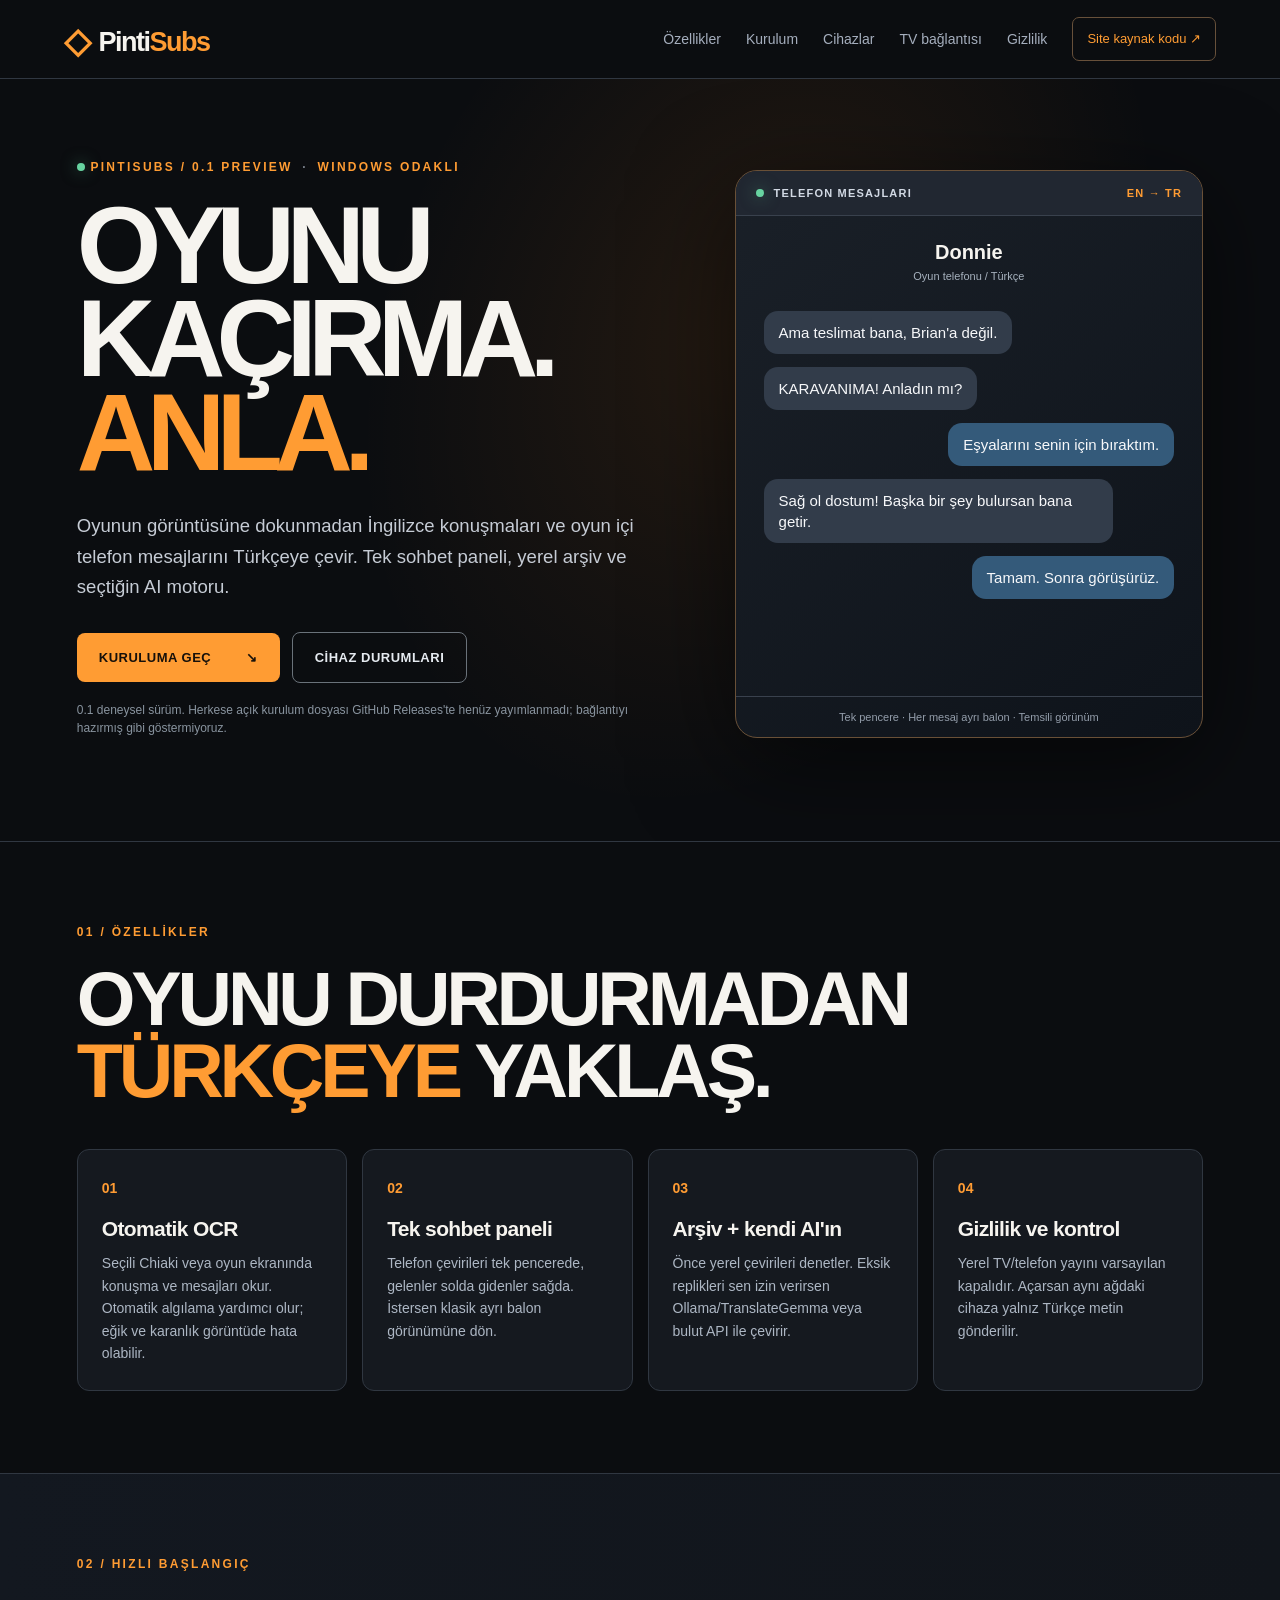
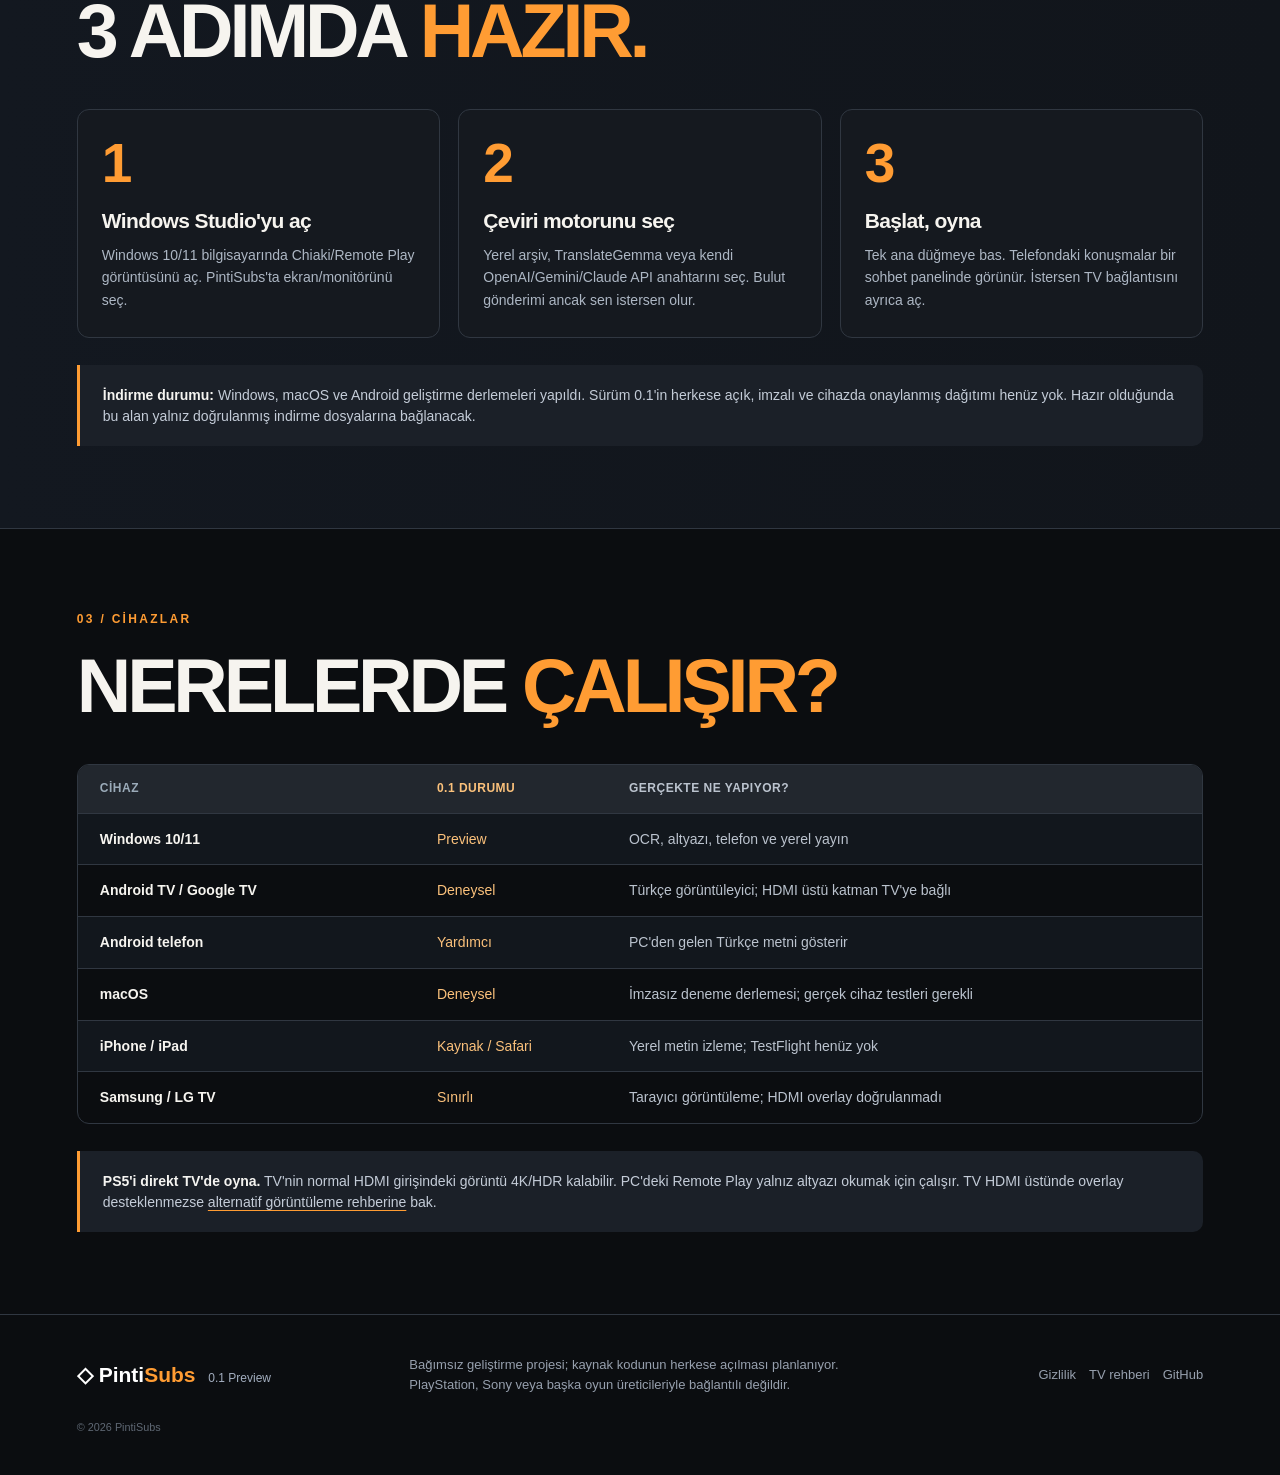
==== commit aa7ed184: "site(0.1): avoid calling private beta repository already open-source/public" ====
--- a/index.html
+++ b/index.html
@@ -76,5 +76,5 @@
  <div class="callout"><strong>PS5'i direkt TV'de oyna.</strong> TV'nin normal HDMI girişindeki görüntü 4K/HDR kalabilir. PC'deki Remote Play yalnız altyazı okumak için çalışır. TV HDMI üstünde overlay desteklenmezse <a href="eslestir/">alternatif görüntüleme rehberine</a> bak.</div>
  </section>
 </main>
-<footer><div class="footer-brand">◇ Pinti<span>Subs</span> <small>0.1 Preview</small></div><p>Bağımsız açık kaynak projesi. PlayStation, Sony veya başka oyun üreticileriyle bağlantılı değildir.</p><div><a href="privacy.html">Gizlilik</a><a href="eslestir/">TV rehberi</a><a href="https://github.com/pinticrm/pintisubs-site">GitHub</a></div><small>© 2026 PintiSubs</small></footer>
+<footer><div class="footer-brand">◇ Pinti<span>Subs</span> <small>0.1 Preview</small></div><p>Bağımsız geliştirme projesi; kaynak kodunun herkese açılması planlanıyor. PlayStation, Sony veya başka oyun üreticileriyle bağlantılı değildir.</p><div><a href="privacy.html">Gizlilik</a><a href="eslestir/">TV rehberi</a><a href="https://github.com/pinticrm/pintisubs-site">GitHub</a></div><small>© 2026 PintiSubs</small></footer>
 </body></html>
